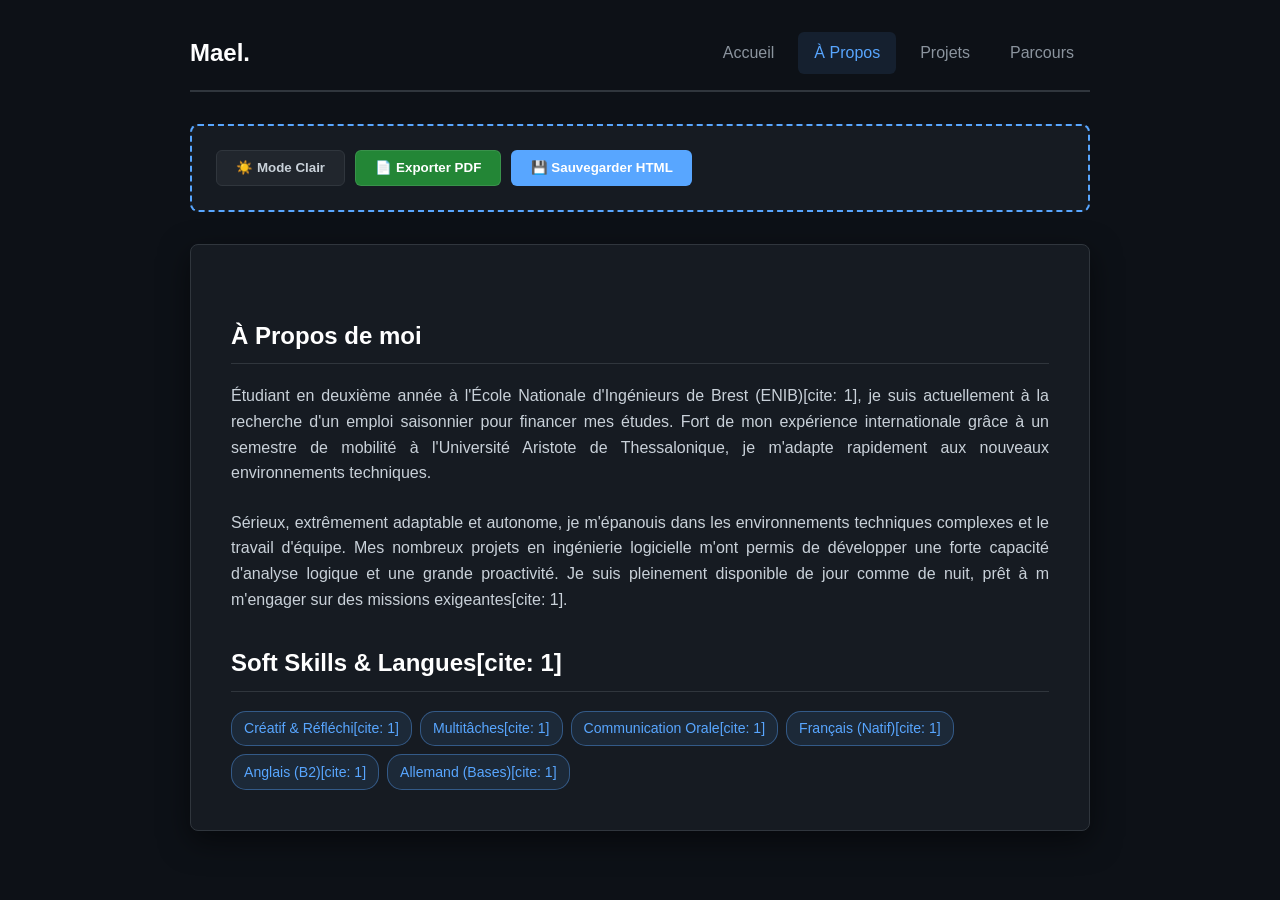
==== about.html @ c5e30541 "Add files via upload" ====
<!DOCTYPE html>
<html lang="fr" data-theme="dark">
<head>
    <meta charset="UTF-8">
    <meta name="viewport" content="width=device-width, initial-scale=1.0">
    <title>Mael - À Propos</title>
    <link rel="stylesheet" href="style.css">
</head>
<body>
    <nav class="navbar no-print">
        <a href="index.html" class="nav-brand">Mael.</a>
        <div class="nav-links">
            <a href="index.html">Accueil</a>
            <a href="about.html">À Propos</a>
            <a href="projets.html">Projets</a>
            <a href="parcours.html">Parcours</a>
        </div>
    </nav>

    <div class="settings-panel no-print" contenteditable="false">
        <!-- Même panneau que index.html -->
        <div class="controls-wrapper">
            <button id="theme-toggle-btn" class="control-btn" onclick="toggleTheme()"><span>☀️ Mode Clair</span></button>
            <button class="control-btn primary" onclick="downloadPDF()"><span>📄 Exporter PDF</span></button>
            <button class="control-btn save" onclick="saveHTML()"><span>💾 Sauvegarder HTML</span></button>
        </div>
    </div>

    <div class="container" contenteditable="true" spellcheck="false">
        <section>
            <h2>À Propos de moi</h2>
            <p style="text-align: justify; margin-bottom: 1.5rem;">
                Étudiant en deuxième année à l'École Nationale d'Ingénieurs de Brest (ENIB)[cite: 1], je suis actuellement à la recherche d'un emploi saisonnier pour financer mes études. Fort de mon expérience internationale grâce à un semestre de mobilité à l'Université Aristote de Thessalonique, je m'adapte rapidement aux nouveaux environnements techniques.
            </p>
            <p style="text-align: justify;">
                Sérieux, extrêmement adaptable et autonome, je m'épanouis dans les environnements techniques complexes et le travail d'équipe. Mes nombreux projets en ingénierie logicielle m'ont permis de développer une forte capacité d'analyse logique et une grande proactivité. Je suis pleinement disponible de jour comme de nuit, prêt à m m'engager sur des missions exigeantes[cite: 1].
            </p>
        </section>

        <section>
            <h2>Soft Skills & Langues[cite: 1]</h2>
            <div class="skills-container">
                <span class="skill-tag">Créatif & Réfléchi[cite: 1]</span>
                <span class="skill-tag">Multitâches[cite: 1]</span>
                <span class="skill-tag">Communication Orale[cite: 1]</span>
                <span class="skill-tag">Français (Natif)[cite: 1]</span>
                <span class="skill-tag">Anglais (B2)[cite: 1]</span>
                <span class="skill-tag">Allemand (Bases)[cite: 1]</span>
            </div>
        </section>
    </div>

    <script src="script.js"></script>
</body>
</html>
---- style.css ----
:root {
    --bg-color: #0d1117;
    --card-bg: #161b22;
    --text-color: #c9d1d9;
    --text-heading: #ffffff;
    --text-muted: #8b949e;
    --accent-color: #58a6ff;
    --border-color: #30363d;
    --badge-bg: #21262d;
    --tag-bg: rgba(88, 166, 255, 0.1);
    --tag-border: rgba(88, 166, 255, 0.4);
    --btn-bg: #21262d;
    --btn-hover: #30363d;
    --btn-text: #c9d1d9;
    --btn-primary-bg: #238636;
    --btn-primary-hover: #2ea043;
    --shadow: 0 10px 30px rgba(0,0,0,0.5);
    --transition: all 0.25s ease;
}

[data-theme="light"] {
    --bg-color: #f6f8fa;
    --card-bg: #ffffff;
    --text-color: #24292f;
    --text-heading: #1f2328;
    --text-muted: #57606a;
    --accent-color: #0969da;
    --border-color: #d0d7de;
    --badge-bg: #eff1f3;
    --tag-bg: rgba(9, 105, 218, 0.08);
    --tag-border: rgba(9, 105, 218, 0.3);
    --btn-bg: #f3f4f6;
    --btn-hover: #e5e7eb;
    --btn-text: #24292f;
    --btn-primary-bg: #1f883d;
    --btn-primary-hover: #1a7f37;
    --shadow: 0 8px 24px rgba(140, 149, 159, 0.2);
}

* { box-sizing: border-box; transition: background-color 0.25s ease, color 0.25s ease, border-color 0.25s ease; }

body { font-family: -apple-system, BlinkMacSystemFont, "Segoe UI", Roboto, sans-serif; background-color: var(--bg-color); color: var(--text-color); line-height: 1.6; margin: 0; padding: 2rem 1rem; }

/* Navigation */
.navbar { max-width: 900px; margin: 0 auto 2rem auto; display: flex; justify-content: space-between; align-items: center; padding-bottom: 1rem; border-bottom: 2px solid var(--border-color); }
.nav-brand { font-size: 1.5rem; font-weight: bold; color: var(--text-heading); text-decoration: none; }
.nav-links { display: flex; gap: 0.5rem; flex-wrap: wrap; }
.nav-links a { color: var(--text-muted); text-decoration: none; font-weight: 500; padding: 0.5rem 1rem; border-radius: 6px; }
.nav-links a:hover, .nav-links a.active { background-color: var(--tag-bg); color: var(--accent-color); }

/* Layout & Containers */
.container { max-width: 900px; margin: 0 auto; background-color: var(--card-bg); border: 1px solid var(--border-color); border-radius: 8px; padding: 2.5rem; box-shadow: var(--shadow); }
.container:focus-visible { outline: 2px solid var(--accent-color); }

/* Settings Panel */
.settings-panel { max-width: 900px; margin: 0 auto 2rem auto; background-color: var(--card-bg); border: 2px dashed var(--accent-color); border-radius: 8px; padding: 1.5rem; }
.settings-panel h3 { margin-top: 0; color: var(--accent-color); margin-bottom: 1rem; }
.controls-wrapper { display: flex; gap: 10px; flex-wrap: wrap; }
.control-btn { background-color: var(--btn-bg); color: var(--btn-text); border: 1px solid var(--border-color); padding: 0.6rem 1.2rem; border-radius: 6px; font-weight: 600; cursor: pointer; }
.control-btn:hover { background-color: var(--btn-hover); }
.control-btn.primary { background-color: var(--btn-primary-bg); color: #ffffff; border-color: rgba(255,255,255,0.1); }
.control-btn.primary:hover { background-color: var(--btn-primary-hover); }
.control-btn.save { background-color: var(--accent-color); color: #fff; border: none; }
.control-btn.save:hover { opacity: 0.9; }

/* Typography & Elements */
h1 { color: var(--text-heading); font-size: 2.5rem; margin-bottom: 0.5rem; }
h2 { color: var(--text-heading); border-bottom: 1px solid var(--border-color); padding-bottom: 0.5rem; margin-top: 2rem; margin-bottom: 1.2rem; }
.subtitle { font-size: 1.25rem; color: var(--accent-color); margin-bottom: 1rem; }
.contact-badge { background-color: var(--badge-bg); border: 1px solid var(--border-color); color: var(--text-muted); padding: 0.4rem 0.8rem; border-radius: 20px; font-size: 0.88rem; display: inline-block; margin-right: 0.5rem; margin-bottom: 0.5rem; }
.skills-container { display: flex; flex-wrap: wrap; gap: 0.5rem; }
.skill-tag { background-color: var(--tag-bg); color: var(--accent-color); border: 1px solid var(--tag-border); padding: 0.35rem 0.75rem; border-radius: 15px; font-size: 0.88rem; font-weight: 500; }
ul { padding-left: 1.25rem; }
li { margin-bottom: 0.4rem; }

/* Timeline / Items */
.section-item { margin-bottom: 1.5rem; }
.item-header { display: flex; justify-content: space-between; align-items: baseline; margin-bottom: 0.3rem; }
.item-title { font-weight: 600; color: var(--accent-color); font-size: 1.1rem; }
.item-date { font-size: 0.88rem; color: var(--text-muted); }
.item-subtitle { font-style: italic; color: var(--text-heading); font-size: 0.95rem; margin-bottom: 0.5rem; }

@media print {
    .settings-panel, .navbar { display: none !important; }
    body { background-color: #ffffff !important; color: #1f2328 !important; }
    .container { box-shadow: none !important; border: none !important; }
}
/* Gestion du Bilinguisme */
[data-lang="fr"] .lang-en { display: none !important; }
[data-lang="en"] .lang-fr { display: none !important; }

/* Bouton Spécial CV */
.btn-cv {
    background-color: var(--btn-primary-bg);
    color: #ffffff !important;
    border: 1px solid rgba(255, 255, 255, 0.2);
    padding: 0.4rem 0.9rem !important;
    border-radius: 6px;
    font-weight: 600;
}
.btn-cv:hover {
    background-color: var(--btn-primary-hover);
    text-decoration: none !important;
}
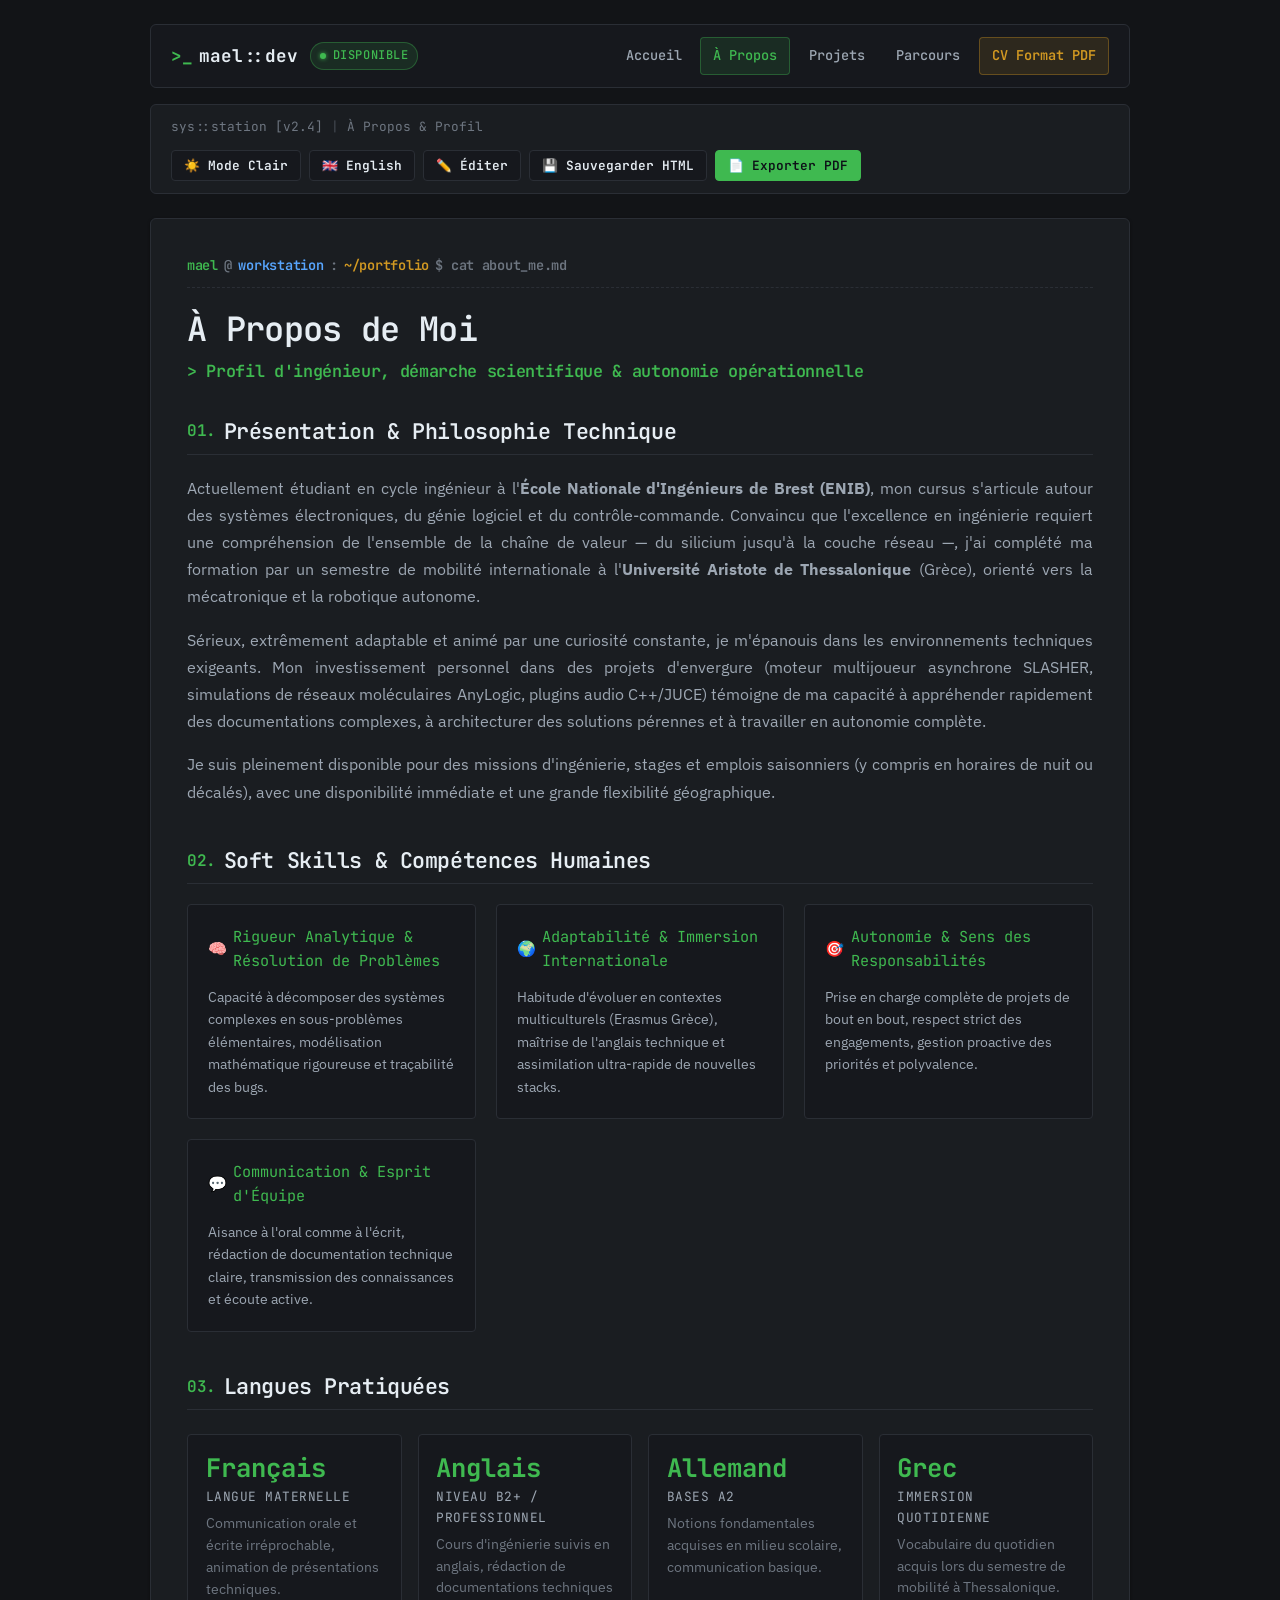
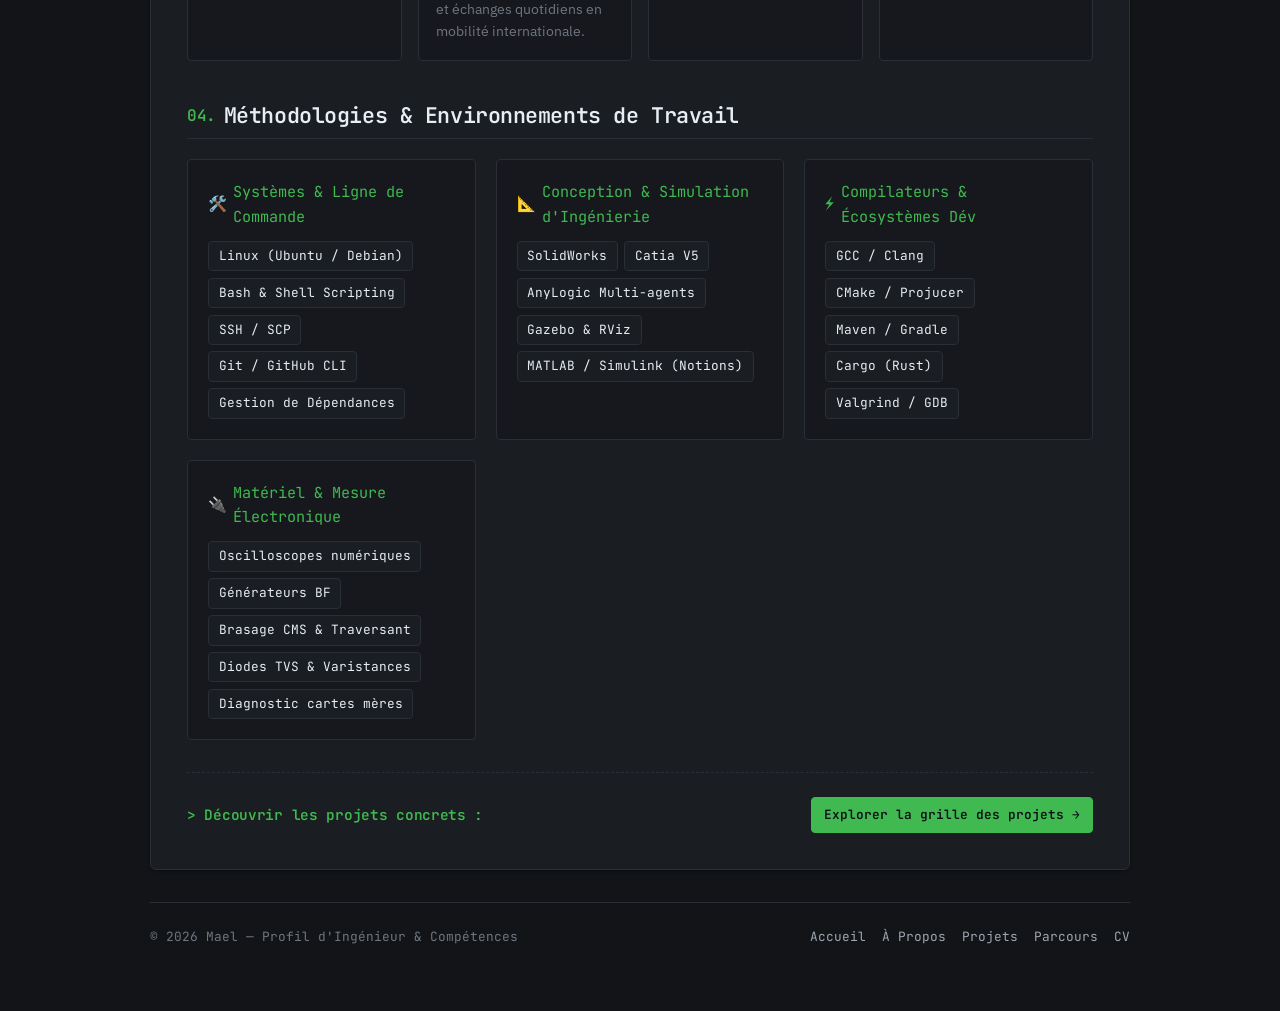
==== commit 126292f6: "Add files via upload" ====
--- a/about.html
+++ b/about.html
@@ -1,53 +1,332 @@
 <!DOCTYPE html>
-<html lang="fr" data-theme="dark">
+<html lang="fr" data-theme="dark" data-lang="fr">
 <head>
     <meta charset="UTF-8">
     <meta name="viewport" content="width=device-width, initial-scale=1.0">
-    <title>Mael - À Propos</title>
+    <title>Mael — À Propos &amp; Compétences</title>
+    <meta name="description" content="Présentation, soft skills, compétences linguistiques et méthodologies d'ingénierie de Mael.">
     <link rel="stylesheet" href="style.css">
 </head>
 <body>
-    <nav class="navbar no-print">
-        <a href="index.html" class="nav-brand">Mael.</a>
-        <div class="nav-links">
-            <a href="index.html">Accueil</a>
-            <a href="about.html">À Propos</a>
-            <a href="projets.html">Projets</a>
-            <a href="parcours.html">Parcours</a>
+
+    <div class="site-wrapper">
+        <!-- En-tête Global avec Branding & Navigation -->
+        <header class="top-header no-print">
+            <div class="brand-block">
+                <a href="index.html" class="brand-link">
+                    <span class="brand-prompt">&gt;_</span>
+                    <span>mael::dev</span>
+                </a>
+                <span class="status-pill">
+                    <span class="pulse-dot"></span>
+                    <span class="lang-fr">Disponible</span>
+                    <span class="lang-en">Available</span>
+                </span>
+            </div>
+
+            <nav class="nav-bar" aria-label="Navigation principale">
+                <a href="index.html" class="nav-link">
+                    <span class="lang-fr">Accueil</span>
+                    <span class="lang-en">Home</span>
+                </a>
+                <a href="about.html" class="nav-link active">
+                    <span class="lang-fr">À Propos</span>
+                    <span class="lang-en">About</span>
+                </a>
+                <a href="projets.html" class="nav-link">
+                    <span class="lang-fr">Projets</span>
+                    <span class="lang-en">Projects</span>
+                </a>
+                <a href="parcours.html" class="nav-link">
+                    <span class="lang-fr">Parcours</span>
+                    <span class="lang-en">Career</span>
+                </a>
+                <a href="cv.html" class="nav-link cv-link">
+                    <span class="lang-fr">CV Format PDF</span>
+                    <span class="lang-en">CV / Resume</span>
+                </a>
+            </nav>
+        </header>
+
+        <!-- Barre d'Outils Unifiée -->
+        <section class="controls-bar no-print" aria-label="Contrôles du portfolio">
+            <div class="controls-info">
+                <span>sys::station [v2.4]</span>
+                <span style="opacity: 0.5;">|</span>
+                <span class="lang-fr">À Propos &amp; Profil</span>
+                <span class="lang-en">About &amp; Profile</span>
+            </div>
+
+            <div class="controls-buttons">
+                <button id="theme-toggle-btn" class="btn-ctrl" onclick="toggleTheme()" title="Basculer le thème">
+                    <span>☀️ <span class="lang-fr">Mode Clair</span><span class="lang-en">Light Mode</span></span>
+                </button>
+                <button id="lang-toggle-btn" class="btn-ctrl" onclick="toggleLang()" title="Changer la langue">
+                    <span>🇬🇧 English</span>
+                </button>
+                <button id="edit-toggle-btn" class="btn-ctrl edit-btn" onclick="toggleEditMode()" title="Modifier les textes directement">
+                    <span>✏️ <span class="lang-fr">Éditer</span><span class="lang-en">Edit</span></span>
+                </button>
+                <button class="btn-ctrl" onclick="saveHTML()" title="Télécharger la page HTML avec vos modifications">
+                    <span>💾 <span class="lang-fr">Sauvegarder HTML</span><span class="lang-en">Save HTML</span></span>
+                </button>
+                <button class="btn-ctrl primary" onclick="downloadPDF()" title="Imprimer ou exporter en PDF">
+                    <span>📄 <span class="lang-fr">Exporter PDF</span><span class="lang-en">Export PDF</span></span>
+                </button>
+            </div>
+        </section>
+
+        <!-- Bannière Mode Édition -->
+        <div class="edit-mode-banner no-print">
+            <span>✏️ <strong>Mode Édition Actif :</strong> Cliquez sur n'importe quel texte pour le modifier directement. Cliquez ensuite sur "Sauvegarder HTML" pour exporter vos changements.</span>
+            <button class="btn-ctrl" onclick="toggleEditMode()" style="padding: 0.2rem 0.5rem; font-size: 0.75rem;">Fermer</button>
         </div>
-    </nav>
-
-    <div class="settings-panel no-print" contenteditable="false">
-        <!-- Même panneau que index.html -->
-        <div class="controls-wrapper">
-            <button id="theme-toggle-btn" class="control-btn" onclick="toggleTheme()"><span>☀️ Mode Clair</span></button>
-            <button class="control-btn primary" onclick="downloadPDF()"><span>📄 Exporter PDF</span></button>
-            <button class="control-btn save" onclick="saveHTML()"><span>💾 Sauvegarder HTML</span></button>
-        </div>
-    </div>
-
-    <div class="container" contenteditable="true" spellcheck="false">
-        <section>
-            <h2>À Propos de moi</h2>
-            <p style="text-align: justify; margin-bottom: 1.5rem;">
-                Étudiant en deuxième année à l'École Nationale d'Ingénieurs de Brest (ENIB)[cite: 1], je suis actuellement à la recherche d'un emploi saisonnier pour financer mes études. Fort de mon expérience internationale grâce à un semestre de mobilité à l'Université Aristote de Thessalonique, je m'adapte rapidement aux nouveaux environnements techniques.
-            </p>
-            <p style="text-align: justify;">
-                Sérieux, extrêmement adaptable et autonome, je m'épanouis dans les environnements techniques complexes et le travail d'équipe. Mes nombreux projets en ingénierie logicielle m'ont permis de développer une forte capacité d'analyse logique et une grande proactivité. Je suis pleinement disponible de jour comme de nuit, prêt à m m'engager sur des missions exigeantes[cite: 1].
-            </p>
-        </section>
-
-        <section>
-            <h2>Soft Skills & Langues[cite: 1]</h2>
-            <div class="skills-container">
-                <span class="skill-tag">Créatif & Réfléchi[cite: 1]</span>
-                <span class="skill-tag">Multitâches[cite: 1]</span>
-                <span class="skill-tag">Communication Orale[cite: 1]</span>
-                <span class="skill-tag">Français (Natif)[cite: 1]</span>
-                <span class="skill-tag">Anglais (B2)[cite: 1]</span>
-                <span class="skill-tag">Allemand (Bases)[cite: 1]</span>
-            </div>
-        </section>
+
+        <!-- Contenu Principal -->
+        <main class="content-card">
+            <div class="terminal-prompt font-mono">
+                <span class="user">mael</span>@<span class="host">workstation</span>:<span class="path">~/portfolio</span>$ cat about_me.md
+            </div>
+
+            <!-- Présentation Personnelle & Vision -->
+            <div class="editable-area">
+                <header style="margin-bottom: 2rem;">
+                    <h1>
+                        <span class="lang-fr">À Propos de Moi</span>
+                        <span class="lang-en">About Me</span>
+                    </h1>
+                    <p class="font-mono" style="color: var(--accent-terminal); font-size: 1.05rem;">
+                        <span class="lang-fr">&gt; Profil d'ingénieur, démarche scientifique &amp; autonomie opérationnelle</span>
+                        <span class="lang-en">&gt; Engineering profile, scientific mindset &amp; operational autonomy</span>
+                    </p>
+                </header>
+
+                <section style="margin-bottom: 2.5rem;">
+                    <h2>
+                        <span class="section-prefix">01.</span>
+                        <span class="lang-fr">Présentation &amp; Philosophie Technique</span>
+                        <span class="lang-en">Background &amp; Technical Philosophy</span>
+                    </h2>
+
+                    <p style="text-align: justify; font-size: 1rem; line-height: 1.7;">
+                        <span class="lang-fr">
+                            Actuellement étudiant en cycle ingénieur à l'<strong>École Nationale d'Ingénieurs de Brest (ENIB)</strong>, mon cursus s'articule autour des systèmes électroniques, du génie logiciel et du contrôle-commande. Convaincu que l'excellence en ingénierie requiert une compréhension de l'ensemble de la chaîne de valeur — du silicium jusqu'à la couche réseau —, j'ai complété ma formation par un semestre de mobilité internationale à l'<strong>Université Aristote de Thessalonique</strong> (Grèce), orienté vers la mécatronique et la robotique autonome.
+                        </span>
+                        <span class="lang-en">
+                            Currently enrolled in the graduate engineering program at the <strong>École Nationale d'Ingénieurs de Brest (ENIB)</strong>, my curriculum centers on electronic systems, software engineering, and control theory. Convinced that true engineering proficiency demands a comprehensive grasp of the full stack — from silicon gates up to distributed networks —, I enhanced my education with an international semester at the <strong>Aristotle University of Thessaloniki</strong> (Greece), focusing on mechatronics and autonomous robotics.
+                        </span>
+                    </p>
+
+                    <p style="text-align: justify; font-size: 1rem; line-height: 1.7;">
+                        <span class="lang-fr">
+                            Sérieux, extrêmement adaptable et animé par une curiosité constante, je m'épanouis dans les environnements techniques exigeants. Mon investissement personnel dans des projets d'envergure (moteur multijoueur asynchrone SLASHER, simulations de réseaux moléculaires AnyLogic, plugins audio C++/JUCE) témoigne de ma capacité à appréhender rapidement des documentations complexes, à architecturer des solutions pérennes et à travailler en autonomie complète.
+                        </span>
+                        <span class="lang-en">
+                            Committed, highly adaptable, and driven by continuous curiosity, I thrive in demanding technical contexts. My personal investments into production-scale projects (the SLASHER asynchronous multiplayer engine, AnyLogic nanonetwork simulations, and C++/JUCE audio plugins) demonstrate my aptitude for mastering dense specifications, designing robust architectures, and executing with total autonomy.
+                        </span>
+                    </p>
+
+                    <p style="text-align: justify; font-size: 1rem; line-height: 1.7;">
+                        <span class="lang-fr">
+                            Je suis pleinement disponible pour des missions d'ingénierie, stages et emplois saisonniers (y compris en horaires de nuit ou décalés), avec une disponibilité immédiate et une grande flexibilité géographique.
+                        </span>
+                        <span class="lang-en">
+                            I am fully available for engineering assignments, internships, and seasonal technical missions (including night or flexible shifts), with immediate availability and high mobility across France and internationally.
+                        </span>
+                    </p>
+                </section>
+
+                <!-- Soft Skills & Qualités d'Ingénieur -->
+                <section style="margin-bottom: 2.5rem;">
+                    <h2>
+                        <span class="section-prefix">02.</span>
+                        <span class="lang-fr">Soft Skills &amp; Compétences Humaines</span>
+                        <span class="lang-en">Soft Skills &amp; Professional Traits</span>
+                    </h2>
+
+                    <div class="skills-columns">
+                        <div class="skill-category-card">
+                            <div class="skill-category-title">
+                                <span>🧠</span>
+                                <span class="lang-fr">Rigueur Analytique &amp; Résolution de Problèmes</span>
+                                <span class="lang-en">Analytical Rigor &amp; Problem Solving</span>
+                            </div>
+                            <p style="font-size: 0.88rem; color: var(--text-secondary);">
+                                <span class="lang-fr">Capacité à décomposer des systèmes complexes en sous-problèmes élémentaires, modélisation mathématique rigoureuse et traçabilité des bugs.</span>
+                                <span class="lang-en">Ability to decompose complex systems into solvable modules, rigorous mathematical modeling, and systematic root-cause debugging.</span>
+                            </p>
+                        </div>
+
+                        <div class="skill-category-card">
+                            <div class="skill-category-title">
+                                <span>🌍</span>
+                                <span class="lang-fr">Adaptabilité &amp; Immersion Internationale</span>
+                                <span class="lang-en">Adaptability &amp; International Mindset</span>
+                            </div>
+                            <p style="font-size: 0.88rem; color: var(--text-secondary);">
+                                <span class="lang-fr">Habitude d'évoluer en contextes multiculturels (Erasmus Grèce), maîtrise de l'anglais technique et assimilation ultra-rapide de nouvelles stacks.</span>
+                                <span class="lang-en">Comfortable in multicultural teams (Erasmus Greece), fluent technical English, and swift onboarding onto unfamiliar technological stacks.</span>
+                            </p>
+                        </div>
+
+                        <div class="skill-category-card">
+                            <div class="skill-category-title">
+                                <span>🎯</span>
+                                <span class="lang-fr">Autonomie &amp; Sens des Responsabilités</span>
+                                <span class="lang-en">Autonomy &amp; Ownership</span>
+                            </div>
+                            <p style="font-size: 0.88rem; color: var(--text-secondary);">
+                                <span class="lang-fr">Prise en charge complète de projets de bout en bout, respect strict des engagements, gestion proactive des priorités et polyvalence.</span>
+                                <span class="lang-en">End-to-end project ownership, strict deadline compliance, proactive issue escalation, and versatile multitasking.</span>
+                            </p>
+                        </div>
+
+                        <div class="skill-category-card">
+                            <div class="skill-category-title">
+                                <span>💬</span>
+                                <span class="lang-fr">Communication &amp; Esprit d'Équipe</span>
+                                <span class="lang-en">Communication &amp; Team Collaboration</span>
+                            </div>
+                            <p style="font-size: 0.88rem; color: var(--text-secondary);">
+                                <span class="lang-fr">Aisance à l'oral comme à l'écrit, rédaction de documentation technique claire, transmission des connaissances et écoute active.</span>
+                                <span class="lang-en">Clear written and oral technical communication, structured documentation writing, constructive knowledge sharing, and active listening.</span>
+                            </p>
+                        </div>
+                    </div>
+                </section>
+
+                <!-- Compétences Linguistiques -->
+                <section style="margin-bottom: 2.5rem;">
+                    <h2>
+                        <span class="section-prefix">03.</span>
+                        <span class="lang-fr">Langues Pratiquées</span>
+                        <span class="lang-en">Languages</span>
+                    </h2>
+
+                    <div class="metrics-grid">
+                        <div class="metric-card">
+                            <div class="metric-number">Français</div>
+                            <div class="metric-label">Langue Maternelle</div>
+                            <div class="metric-desc">Communication orale et écrite irréprochable, animation de présentations techniques.</div>
+                        </div>
+
+                        <div class="metric-card">
+                            <div class="metric-number">Anglais</div>
+                            <div class="metric-label">Niveau B2+ / Professionnel</div>
+                            <div class="metric-desc">Cours d'ingénierie suivis en anglais, rédaction de documentations techniques et échanges quotidiens en mobilité internationale.</div>
+                        </div>
+
+                        <div class="metric-card">
+                            <div class="metric-number">Allemand</div>
+                            <div class="metric-label">Bases A2</div>
+                            <div class="metric-desc">Notions fondamentales acquises en milieu scolaire, communication basique.</div>
+                        </div>
+
+                        <div class="metric-card">
+                            <div class="metric-number">Grec</div>
+                            <div class="metric-label">Immersion Quotidienne</div>
+                            <div class="metric-desc">Vocabulaire du quotidien acquis lors du semestre de mobilité à Thessalonique.</div>
+                        </div>
+                    </div>
+                </section>
+
+                <!-- Outillage & Environnements -->
+                <section style="margin-bottom: 2rem;">
+                    <h2>
+                        <span class="section-prefix">04.</span>
+                        <span class="lang-fr">Méthodologies &amp; Environnements de Travail</span>
+                        <span class="lang-en">Methodologies &amp; Tooling</span>
+                    </h2>
+
+                    <div class="skills-columns">
+                        <div class="skill-category-card">
+                            <div class="skill-category-title">
+                                <span>🛠️</span>
+                                <span>Systèmes &amp; Ligne de Commande</span>
+                            </div>
+                            <div class="skill-pills">
+                                <span class="skill-pill">Linux (Ubuntu / Debian)</span>
+                                <span class="skill-pill">Bash &amp; Shell Scripting</span>
+                                <span class="skill-pill">SSH / SCP</span>
+                                <span class="skill-pill">Git / GitHub CLI</span>
+                                <span class="skill-pill">Gestion de Dépendances</span>
+                            </div>
+                        </div>
+
+                        <div class="skill-category-card">
+                            <div class="skill-category-title">
+                                <span>📐</span>
+                                <span>Conception &amp; Simulation d'Ingénierie</span>
+                            </div>
+                            <div class="skill-pills">
+                                <span class="skill-pill">SolidWorks</span>
+                                <span class="skill-pill">Catia V5</span>
+                                <span class="skill-pill">AnyLogic Multi-agents</span>
+                                <span class="skill-pill">Gazebo &amp; RViz</span>
+                                <span class="skill-pill">MATLAB / Simulink (Notions)</span>
+                            </div>
+                        </div>
+
+                        <div class="skill-category-card">
+                            <div class="skill-category-title">
+                                <span>⚡</span>
+                                <span>Compilateurs &amp; Écosystèmes Dév</span>
+                            </div>
+                            <div class="skill-pills">
+                                <span class="skill-pill">GCC / Clang</span>
+                                <span class="skill-pill">CMake / Projucer</span>
+                                <span class="skill-pill">Maven / Gradle</span>
+                                <span class="skill-pill">Cargo (Rust)</span>
+                                <span class="skill-pill">Valgrind / GDB</span>
+                            </div>
+                        </div>
+
+                        <div class="skill-category-card">
+                            <div class="skill-category-title">
+                                <span>🔌</span>
+                                <span>Matériel &amp; Mesure Électronique</span>
+                            </div>
+                            <div class="skill-pills">
+                                <span class="skill-pill">Oscilloscopes numériques</span>
+                                <span class="skill-pill">Générateurs BF</span>
+                                <span class="skill-pill">Brasage CMS &amp; Traversant</span>
+                                <span class="skill-pill">Diodes TVS &amp; Varistances</span>
+                                <span class="skill-pill">Diagnostic cartes mères</span>
+                            </div>
+                        </div>
+                    </div>
+                </section>
+            </div>
+
+            <!-- Lien de continuité -->
+            <section style="margin-top: 2rem; border-top: 1px dashed var(--border-crisp); padding-top: 1.5rem;">
+                <div style="display: flex; justify-content: space-between; align-items: center; flex-wrap: wrap; gap: 1rem;">
+                    <div>
+                        <span class="font-mono" style="color: var(--accent-terminal); font-size: 0.9rem;">&gt; Découvrir les projets concrets :</span>
+                    </div>
+                    <div>
+                        <a href="projets.html" class="btn-ctrl primary">
+                            <span class="lang-fr">Explorer la grille des projets →</span>
+                            <span class="lang-en">Explore project showcase →</span>
+                        </a>
+                    </div>
+                </div>
+            </section>
+        </main>
+
+        <!-- Pied de Page -->
+        <footer class="site-footer">
+            <div>
+                <span>© 2026 Mael — Profil d'Ingénieur &amp; Compétences</span>
+            </div>
+            <div class="footer-links">
+                <a href="index.html">Accueil</a>
+                <a href="about.html">À Propos</a>
+                <a href="projets.html">Projets</a>
+                <a href="parcours.html">Parcours</a>
+                <a href="cv.html">CV</a>
+            </div>
+        </footer>
     </div>
 
     <script src="script.js"></script>
--- a/style.css
+++ b/style.css
@@ -1,104 +1,870 @@
+/* ==========================================================================
+   PORTFOLIO PERSONNEL — DIRECTION ARTISTIQUE INDUSTRIELLE & DEVELOPER-FIRST
+   Anti-Style IA : Pas de néon/dégradé fluo, typographie technique, bordures nettes 1px
+   ========================================================================== */
+
+@import url('https://fonts.googleapis.com/css2?family=IBM+Plex+Sans:ital,wght@0,300;0,400;0,500;0,600;0,700;1,400&family=JetBrains+Mono:wght@400;500;600;700&display=swap');
+
+/* --- Tokens & Variables Globales --- */
 :root {
-    --bg-color: #0d1117;
-    --card-bg: #161b22;
-    --text-color: #c9d1d9;
-    --text-heading: #ffffff;
-    --text-muted: #8b949e;
-    --accent-color: #58a6ff;
-    --border-color: #30363d;
-    --badge-bg: #21262d;
-    --tag-bg: rgba(88, 166, 255, 0.1);
-    --tag-border: rgba(88, 166, 255, 0.4);
-    --btn-bg: #21262d;
-    --btn-hover: #30363d;
-    --btn-text: #c9d1d9;
-    --btn-primary-bg: #238636;
-    --btn-primary-hover: #2ea043;
-    --shadow: 0 10px 30px rgba(0,0,0,0.5);
-    --transition: all 0.25s ease;
-}
-
+    /* Typographie */
+    --font-mono: 'JetBrains Mono', 'Fira Code', ui-monospace, SFMono-Regular, Menlo, Monaco, Consolas, monospace;
+    --font-sans: 'IBM Plex Sans', -apple-system, BlinkMacSystemFont, 'Segoe UI', Helvetica, Arial, sans-serif;
+
+    /* Thème Sombre Industriel Mat (Défaut) */
+    --bg-base: #121417;
+    --bg-surface: #1a1d21;
+    --bg-subtle: #16181d;
+    --bg-hover: #22262c;
+    --bg-active: #282d35;
+
+    --border-subtle: #20242a;
+    --border-crisp: #2a2e35;
+    --border-active: #3b424c;
+    --border-focus: #3fb950;
+
+    --text-primary: #e6edf3;
+    --text-secondary: #9da7b3;
+    --text-muted: #6e7681;
+
+    /* Accents Techniques */
+    --accent-terminal: #3fb950;
+    --accent-terminal-bg: rgba(63, 185, 80, 0.12);
+    --accent-terminal-border: rgba(63, 185, 80, 0.35);
+
+    --accent-amber: #d29922;
+    --accent-amber-bg: rgba(210, 153, 34, 0.12);
+    --accent-amber-border: rgba(210, 153, 34, 0.35);
+
+    --accent-blue: #58a6ff;
+    --accent-blue-bg: rgba(88, 166, 255, 0.10);
+    --accent-blue-border: rgba(88, 166, 255, 0.30);
+
+    --danger-red: #f85149;
+
+    --radius-sm: 4px;
+    --radius-md: 6px;
+    --radius-lg: 8px;
+
+    --shadow-none: none;
+    --shadow-crisp: 0 1px 3px rgba(0, 0, 0, 0.4);
+
+    --transition-fast: 0.15s ease;
+    --max-width: 980px;
+}
+
+/* Thème Papier Document Clair */
 [data-theme="light"] {
-    --bg-color: #f6f8fa;
-    --card-bg: #ffffff;
-    --text-color: #24292f;
-    --text-heading: #1f2328;
-    --text-muted: #57606a;
-    --accent-color: #0969da;
-    --border-color: #d0d7de;
-    --badge-bg: #eff1f3;
-    --tag-bg: rgba(9, 105, 218, 0.08);
-    --tag-border: rgba(9, 105, 218, 0.3);
-    --btn-bg: #f3f4f6;
-    --btn-hover: #e5e7eb;
-    --btn-text: #24292f;
-    --btn-primary-bg: #1f883d;
-    --btn-primary-hover: #1a7f37;
-    --shadow: 0 8px 24px rgba(140, 149, 159, 0.2);
-}
-
-* { box-sizing: border-box; transition: background-color 0.25s ease, color 0.25s ease, border-color 0.25s ease; }
-
-body { font-family: -apple-system, BlinkMacSystemFont, "Segoe UI", Roboto, sans-serif; background-color: var(--bg-color); color: var(--text-color); line-height: 1.6; margin: 0; padding: 2rem 1rem; }
-
-/* Navigation */
-.navbar { max-width: 900px; margin: 0 auto 2rem auto; display: flex; justify-content: space-between; align-items: center; padding-bottom: 1rem; border-bottom: 2px solid var(--border-color); }
-.nav-brand { font-size: 1.5rem; font-weight: bold; color: var(--text-heading); text-decoration: none; }
-.nav-links { display: flex; gap: 0.5rem; flex-wrap: wrap; }
-.nav-links a { color: var(--text-muted); text-decoration: none; font-weight: 500; padding: 0.5rem 1rem; border-radius: 6px; }
-.nav-links a:hover, .nav-links a.active { background-color: var(--tag-bg); color: var(--accent-color); }
-
-/* Layout & Containers */
-.container { max-width: 900px; margin: 0 auto; background-color: var(--card-bg); border: 1px solid var(--border-color); border-radius: 8px; padding: 2.5rem; box-shadow: var(--shadow); }
-.container:focus-visible { outline: 2px solid var(--accent-color); }
-
-/* Settings Panel */
-.settings-panel { max-width: 900px; margin: 0 auto 2rem auto; background-color: var(--card-bg); border: 2px dashed var(--accent-color); border-radius: 8px; padding: 1.5rem; }
-.settings-panel h3 { margin-top: 0; color: var(--accent-color); margin-bottom: 1rem; }
-.controls-wrapper { display: flex; gap: 10px; flex-wrap: wrap; }
-.control-btn { background-color: var(--btn-bg); color: var(--btn-text); border: 1px solid var(--border-color); padding: 0.6rem 1.2rem; border-radius: 6px; font-weight: 600; cursor: pointer; }
-.control-btn:hover { background-color: var(--btn-hover); }
-.control-btn.primary { background-color: var(--btn-primary-bg); color: #ffffff; border-color: rgba(255,255,255,0.1); }
-.control-btn.primary:hover { background-color: var(--btn-primary-hover); }
-.control-btn.save { background-color: var(--accent-color); color: #fff; border: none; }
-.control-btn.save:hover { opacity: 0.9; }
-
-/* Typography & Elements */
-h1 { color: var(--text-heading); font-size: 2.5rem; margin-bottom: 0.5rem; }
-h2 { color: var(--text-heading); border-bottom: 1px solid var(--border-color); padding-bottom: 0.5rem; margin-top: 2rem; margin-bottom: 1.2rem; }
-.subtitle { font-size: 1.25rem; color: var(--accent-color); margin-bottom: 1rem; }
-.contact-badge { background-color: var(--badge-bg); border: 1px solid var(--border-color); color: var(--text-muted); padding: 0.4rem 0.8rem; border-radius: 20px; font-size: 0.88rem; display: inline-block; margin-right: 0.5rem; margin-bottom: 0.5rem; }
-.skills-container { display: flex; flex-wrap: wrap; gap: 0.5rem; }
-.skill-tag { background-color: var(--tag-bg); color: var(--accent-color); border: 1px solid var(--tag-border); padding: 0.35rem 0.75rem; border-radius: 15px; font-size: 0.88rem; font-weight: 500; }
-ul { padding-left: 1.25rem; }
-li { margin-bottom: 0.4rem; }
-
-/* Timeline / Items */
-.section-item { margin-bottom: 1.5rem; }
-.item-header { display: flex; justify-content: space-between; align-items: baseline; margin-bottom: 0.3rem; }
-.item-title { font-weight: 600; color: var(--accent-color); font-size: 1.1rem; }
-.item-date { font-size: 0.88rem; color: var(--text-muted); }
-.item-subtitle { font-style: italic; color: var(--text-heading); font-size: 0.95rem; margin-bottom: 0.5rem; }
-
-@media print {
-    .settings-panel, .navbar { display: none !important; }
-    body { background-color: #ffffff !important; color: #1f2328 !important; }
-    .container { box-shadow: none !important; border: none !important; }
-}
-/* Gestion du Bilinguisme */
+    --bg-base: #f8f9fa;
+    --bg-surface: #ffffff;
+    --bg-subtle: #f1f3f5;
+    --bg-hover: #e9ecef;
+    --bg-active: #dee2e6;
+
+    --border-subtle: #eaecef;
+    --border-crisp: #e1e4e8;
+    --border-active: #c2c8cf;
+    --border-focus: #0969da;
+
+    --text-primary: #1f2328;
+    --text-secondary: #57606a;
+    --text-muted: #8c959f;
+
+    --accent-terminal: #1a7f37;
+    --accent-terminal-bg: rgba(26, 127, 55, 0.08);
+    --accent-terminal-border: rgba(26, 127, 55, 0.25);
+
+    --accent-amber: #9a6700;
+    --accent-amber-bg: rgba(154, 103, 0, 0.08);
+    --accent-amber-border: rgba(154, 103, 0, 0.25);
+
+    --accent-blue: #0969da;
+    --accent-blue-bg: rgba(9, 105, 218, 0.08);
+    --accent-blue-border: rgba(9, 105, 218, 0.25);
+
+    --danger-red: #cf222e;
+    --shadow-crisp: 0 1px 3px rgba(0, 0, 0, 0.08);
+}
+
+/* --- Reset & Base --- */
+*, *::before, *::after {
+    box-sizing: border-box;
+    margin: 0;
+    padding: 0;
+}
+
+html {
+    font-size: 16px;
+    scroll-behavior: smooth;
+    -webkit-text-size-adjust: 100%;
+}
+
+body {
+    font-family: var(--font-sans);
+    background-color: var(--bg-base);
+    color: var(--text-primary);
+    line-height: 1.6;
+    padding: 1.5rem 1rem 4rem 1rem;
+    min-height: 100vh;
+    transition: background-color var(--transition-fast), color var(--transition-fast);
+}
+
+/* --- Bilinguisme (FR / EN) --- */
 [data-lang="fr"] .lang-en { display: none !important; }
 [data-lang="en"] .lang-fr { display: none !important; }
 
-/* Bouton Spécial CV */
-.btn-cv {
-    background-color: var(--btn-primary-bg);
-    color: #ffffff !important;
-    border: 1px solid rgba(255, 255, 255, 0.2);
-    padding: 0.4rem 0.9rem !important;
-    border-radius: 6px;
+/* --- Typographie Globale --- */
+h1, h2, h3, h4, .font-mono {
+    font-family: var(--font-mono);
+    letter-spacing: -0.02em;
     font-weight: 600;
 }
-.btn-cv:hover {
-    background-color: var(--btn-primary-hover);
-    text-decoration: none !important;
-}
+
+h1 {
+    font-size: 2.1rem;
+    line-height: 1.25;
+    color: var(--text-primary);
+    margin-bottom: 0.5rem;
+}
+
+h2 {
+    font-size: 1.35rem;
+    line-height: 1.35;
+    color: var(--text-primary);
+    border-bottom: 1px solid var(--border-crisp);
+    padding-bottom: 0.5rem;
+    margin-top: 2rem;
+    margin-bottom: 1.25rem;
+    display: flex;
+    align-items: center;
+    gap: 0.5rem;
+}
+
+h2 .section-prefix {
+    color: var(--accent-terminal);
+    font-size: 1rem;
+}
+
+h3 {
+    font-size: 1.1rem;
+    color: var(--text-primary);
+    margin-bottom: 0.35rem;
+}
+
+p {
+    margin-bottom: 1rem;
+    color: var(--text-secondary);
+}
+
+p:last-child {
+    margin-bottom: 0;
+}
+
+a {
+    color: var(--accent-blue);
+    text-decoration: none;
+    transition: color var(--transition-fast);
+}
+
+a:hover {
+    text-decoration: underline;
+}
+
+code, pre {
+    font-family: var(--font-mono);
+    font-size: 0.9em;
+}
+
+/* --- Layout Conteneur --- */
+.site-wrapper {
+    max-width: var(--max-width);
+    margin: 0 auto;
+}
+
+.content-card {
+    background-color: var(--bg-surface);
+    border: 1px solid var(--border-crisp);
+    border-radius: var(--radius-md);
+    padding: 2.25rem;
+    box-shadow: var(--shadow-crisp);
+    margin-bottom: 2rem;
+}
+
+/* --- En-tête Terminal & Navigation --- */
+.top-header {
+    border: 1px solid var(--border-crisp);
+    background-color: var(--bg-subtle);
+    border-radius: var(--radius-md);
+    padding: 0.75rem 1.25rem;
+    margin-bottom: 1rem;
+    display: flex;
+    justify-content: space-between;
+    align-items: center;
+    flex-wrap: wrap;
+    gap: 1rem;
+}
+
+.brand-block {
+    display: flex;
+    align-items: center;
+    gap: 0.75rem;
+}
+
+.brand-link {
+    font-family: var(--font-mono);
+    font-size: 1.1rem;
+    font-weight: 700;
+    color: var(--text-primary);
+    display: flex;
+    align-items: center;
+    gap: 0.4rem;
+}
+
+.brand-link:hover {
+    text-decoration: none;
+    color: var(--accent-terminal);
+}
+
+.brand-prompt {
+    color: var(--accent-terminal);
+}
+
+.status-pill {
+    font-family: var(--font-mono);
+    font-size: 0.75rem;
+    font-weight: 500;
+    display: inline-flex;
+    align-items: center;
+    gap: 0.4rem;
+    background-color: var(--accent-terminal-bg);
+    color: var(--accent-terminal);
+    border: 1px solid var(--accent-terminal-border);
+    padding: 0.2rem 0.55rem;
+    border-radius: 999px;
+    text-transform: uppercase;
+    letter-spacing: 0.05em;
+}
+
+.pulse-dot {
+    width: 6px;
+    height: 6px;
+    border-radius: 50%;
+    background-color: var(--accent-terminal);
+    display: inline-block;
+    box-shadow: 0 0 4px var(--accent-terminal);
+}
+
+/* Barre de Navigation */
+.nav-bar {
+    display: flex;
+    gap: 0.35rem;
+    flex-wrap: wrap;
+}
+
+.nav-link {
+    font-family: var(--font-mono);
+    font-size: 0.85rem;
+    font-weight: 500;
+    color: var(--text-secondary);
+    padding: 0.45rem 0.75rem;
+    border-radius: var(--radius-sm);
+    border: 1px solid transparent;
+    transition: all var(--transition-fast);
+}
+
+.nav-link:hover {
+    color: var(--text-primary);
+    background-color: var(--bg-hover);
+    border-color: var(--border-crisp);
+    text-decoration: none;
+}
+
+.nav-link.active {
+    color: var(--accent-terminal);
+    background-color: var(--accent-terminal-bg);
+    border-color: var(--accent-terminal-border);
+}
+
+.nav-link.cv-link {
+    border-color: var(--accent-amber-border);
+    background-color: var(--accent-amber-bg);
+    color: var(--accent-amber);
+    font-weight: 600;
+}
+
+.nav-link.cv-link:hover {
+    background-color: var(--accent-amber);
+    color: #121417;
+}
+
+/* --- Barre d'outils / Contrôles (Éditeur, Thème, Langue, Export) --- */
+.controls-bar {
+    background-color: var(--bg-surface);
+    border: 1px solid var(--border-crisp);
+    border-radius: var(--radius-md);
+    padding: 0.75rem 1.25rem;
+    margin-bottom: 1.5rem;
+    display: flex;
+    justify-content: space-between;
+    align-items: center;
+    flex-wrap: wrap;
+    gap: 0.75rem;
+}
+
+.controls-info {
+    font-family: var(--font-mono);
+    font-size: 0.8rem;
+    color: var(--text-muted);
+    display: flex;
+    align-items: center;
+    gap: 0.5rem;
+}
+
+.controls-buttons {
+    display: flex;
+    gap: 0.5rem;
+    flex-wrap: wrap;
+}
+
+.btn-ctrl {
+    font-family: var(--font-mono);
+    font-size: 0.8rem;
+    font-weight: 600;
+    padding: 0.4rem 0.75rem;
+    border-radius: var(--radius-sm);
+    border: 1px solid var(--border-crisp);
+    background-color: var(--bg-subtle);
+    color: var(--text-primary);
+    cursor: pointer;
+    display: inline-flex;
+    align-items: center;
+    gap: 0.4rem;
+    transition: all var(--transition-fast);
+    user-select: none;
+}
+
+.btn-ctrl:hover {
+    background-color: var(--bg-hover);
+    border-color: var(--border-active);
+}
+
+.btn-ctrl.primary {
+    background-color: var(--accent-terminal);
+    color: #0d1117;
+    border-color: var(--accent-terminal);
+}
+
+.btn-ctrl.primary:hover {
+    filter: brightness(1.1);
+}
+
+.btn-ctrl.edit-btn.active {
+    background-color: var(--accent-amber-bg);
+    color: var(--accent-amber);
+    border-color: var(--accent-amber);
+}
+
+/* Indicateur du Mode Édition */
+.edit-mode-banner {
+    display: none;
+    font-family: var(--font-mono);
+    font-size: 0.8rem;
+    padding: 0.5rem 1rem;
+    margin-bottom: 1rem;
+    background-color: var(--accent-amber-bg);
+    color: var(--accent-amber);
+    border: 1px dashed var(--accent-amber);
+    border-radius: var(--radius-sm);
+    align-items: center;
+    justify-content: space-between;
+}
+
+body.editing-active .edit-mode-banner {
+    display: flex;
+}
+
+body.editing-active .editable-area[contenteditable="true"] {
+    outline: 1px dashed var(--accent-amber);
+    outline-offset: 4px;
+    background-color: rgba(210, 153, 34, 0.03);
+    border-radius: var(--radius-sm);
+    cursor: text;
+}
+
+/* --- Prompt Terminal / Breadcrumb --- */
+.terminal-prompt {
+    font-family: var(--font-mono);
+    font-size: 0.85rem;
+    color: var(--text-muted);
+    margin-bottom: 1.25rem;
+    display: flex;
+    align-items: center;
+    gap: 0.4rem;
+    border-bottom: 1px dashed var(--border-crisp);
+    padding-bottom: 0.6rem;
+}
+
+.terminal-prompt .user {
+    color: var(--accent-terminal);
+}
+
+.terminal-prompt .host {
+    color: var(--accent-blue);
+}
+
+.terminal-prompt .path {
+    color: var(--accent-amber);
+}
+
+/* --- Grille de Métriques Clés (Index) --- */
+.metrics-grid {
+    display: grid;
+    grid-template-columns: repeat(auto-fit, minmax(200px, 1fr));
+    gap: 1rem;
+    margin: 1.5rem 0;
+}
+
+.metric-card {
+    background-color: var(--bg-subtle);
+    border: 1px solid var(--border-crisp);
+    border-radius: var(--radius-sm);
+    padding: 1.1rem;
+    transition: border-color var(--transition-fast);
+}
+
+.metric-card:hover {
+    border-color: var(--border-active);
+}
+
+.metric-number {
+    font-family: var(--font-mono);
+    font-size: 1.6rem;
+    font-weight: 700;
+    color: var(--accent-terminal);
+    line-height: 1.2;
+    margin-bottom: 0.25rem;
+}
+
+.metric-label {
+    font-family: var(--font-mono);
+    font-size: 0.8rem;
+    color: var(--text-secondary);
+    text-transform: uppercase;
+    letter-spacing: 0.04em;
+}
+
+.metric-desc {
+    font-size: 0.85rem;
+    color: var(--text-muted);
+    margin-top: 0.35rem;
+}
+
+/* --- Cartes de Projets & Grille --- */
+.filter-tabs {
+    display: flex;
+    gap: 0.5rem;
+    margin-bottom: 1.5rem;
+    flex-wrap: wrap;
+}
+
+.filter-btn {
+    font-family: var(--font-mono);
+    font-size: 0.8rem;
+    padding: 0.35rem 0.75rem;
+    border-radius: var(--radius-sm);
+    border: 1px solid var(--border-crisp);
+    background-color: var(--bg-subtle);
+    color: var(--text-secondary);
+    cursor: pointer;
+    transition: all var(--transition-fast);
+}
+
+.filter-btn:hover {
+    color: var(--text-primary);
+    border-color: var(--border-active);
+}
+
+.filter-btn.active {
+    background-color: var(--accent-terminal-bg);
+    color: var(--accent-terminal);
+    border-color: var(--accent-terminal-border);
+    font-weight: 600;
+}
+
+.projects-grid {
+    display: grid;
+    grid-template-columns: 1fr;
+    gap: 1.25rem;
+}
+
+.project-card {
+    background-color: var(--bg-subtle);
+    border: 1px solid var(--border-crisp);
+    border-radius: var(--radius-md);
+    padding: 1.4rem;
+    transition: border-color var(--transition-fast), transform var(--transition-fast);
+}
+
+.project-card:hover {
+    border-color: var(--border-active);
+    transform: translateY(-2px);
+}
+
+.project-header {
+    display: flex;
+    justify-content: space-between;
+    align-items: flex-start;
+    gap: 1rem;
+    margin-bottom: 0.5rem;
+    flex-wrap: wrap;
+}
+
+.project-title {
+    font-family: var(--font-mono);
+    font-size: 1.15rem;
+    font-weight: 600;
+    color: var(--text-primary);
+}
+
+.project-badge {
+    font-family: var(--font-mono);
+    font-size: 0.75rem;
+    padding: 0.2rem 0.5rem;
+    border-radius: var(--radius-sm);
+    border: 1px solid var(--border-crisp);
+    background-color: var(--bg-surface);
+    color: var(--text-muted);
+}
+
+.project-badge.production {
+    background-color: var(--accent-terminal-bg);
+    color: var(--accent-terminal);
+    border-color: var(--accent-terminal-border);
+}
+
+.project-badge.research {
+    background-color: var(--accent-amber-bg);
+    color: var(--accent-amber);
+    border-color: var(--accent-amber-border);
+}
+
+.project-badge.system {
+    background-color: var(--accent-blue-bg);
+    color: var(--accent-blue);
+    border-color: var(--accent-blue-border);
+}
+
+.project-meta {
+    font-family: var(--font-mono);
+    font-size: 0.8rem;
+    color: var(--text-muted);
+    margin-bottom: 0.75rem;
+}
+
+.project-desc {
+    font-size: 0.92rem;
+    color: var(--text-secondary);
+    margin-bottom: 1rem;
+    line-height: 1.55;
+}
+
+.project-bullets {
+    padding-left: 1.25rem;
+    margin-bottom: 1rem;
+    font-size: 0.9rem;
+    color: var(--text-secondary);
+}
+
+.project-bullets li {
+    margin-bottom: 0.35rem;
+}
+
+.tags-list {
+    display: flex;
+    flex-wrap: wrap;
+    gap: 0.4rem;
+}
+
+.tag-badge {
+    font-family: var(--font-mono);
+    font-size: 0.75rem;
+    padding: 0.15rem 0.5rem;
+    border-radius: var(--radius-sm);
+    background-color: var(--bg-surface);
+    color: var(--text-secondary);
+    border: 1px solid var(--border-crisp);
+}
+
+.tag-badge.highlight {
+    color: var(--accent-terminal);
+    border-color: var(--accent-terminal-border);
+}
+
+/* --- Timeline Parcours (Release notes / Changelog style) --- */
+.timeline-list {
+    position: relative;
+    border-left: 2px solid var(--border-crisp);
+    margin-left: 0.75rem;
+    padding-left: 1.5rem;
+    margin-top: 1.5rem;
+}
+
+.timeline-item {
+    position: relative;
+    margin-bottom: 2rem;
+}
+
+.timeline-item:last-child {
+    margin-bottom: 0;
+}
+
+.timeline-dot {
+    position: absolute;
+    left: -1.95rem;
+    top: 0.25rem;
+    width: 10px;
+    height: 10px;
+    border-radius: 50%;
+    background-color: var(--accent-terminal);
+    border: 2px solid var(--bg-surface);
+    box-shadow: 0 0 0 2px var(--border-crisp);
+}
+
+.timeline-date {
+    font-family: var(--font-mono);
+    font-size: 0.8rem;
+    font-weight: 600;
+    color: var(--accent-amber);
+    margin-bottom: 0.25rem;
+}
+
+.timeline-title {
+    font-family: var(--font-mono);
+    font-size: 1.1rem;
+    color: var(--text-primary);
+    margin-bottom: 0.2rem;
+}
+
+.timeline-subtitle {
+    font-size: 0.92rem;
+    color: var(--accent-blue);
+    margin-bottom: 0.6rem;
+    font-weight: 500;
+}
+
+.timeline-content {
+    font-size: 0.92rem;
+    color: var(--text-secondary);
+}
+
+.timeline-content ul {
+    padding-left: 1.25rem;
+    margin-top: 0.5rem;
+}
+
+.timeline-content li {
+    margin-bottom: 0.35rem;
+}
+
+/* --- Section Skills & Grilles À Propos --- */
+.skills-columns {
+    display: grid;
+    grid-template-columns: repeat(auto-fit, minmax(280px, 1fr));
+    gap: 1.25rem;
+    margin-top: 1rem;
+}
+
+.skill-category-card {
+    background-color: var(--bg-subtle);
+    border: 1px solid var(--border-crisp);
+    border-radius: var(--radius-sm);
+    padding: 1.25rem;
+}
+
+.skill-category-title {
+    font-family: var(--font-mono);
+    font-size: 0.95rem;
+    color: var(--accent-terminal);
+    margin-bottom: 0.75rem;
+    display: flex;
+    align-items: center;
+    gap: 0.4rem;
+}
+
+.skill-pills {
+    display: flex;
+    flex-wrap: wrap;
+    gap: 0.4rem;
+}
+
+.skill-pill {
+    font-family: var(--font-mono);
+    font-size: 0.8rem;
+    padding: 0.25rem 0.6rem;
+    border-radius: var(--radius-sm);
+    background-color: var(--bg-surface);
+    border: 1px solid var(--border-crisp);
+    color: var(--text-primary);
+}
+
+/* --- Pied de Page --- */
+.site-footer {
+    max-width: var(--max-width);
+    margin: 2rem auto 0 auto;
+    border-top: 1px solid var(--border-crisp);
+    padding-top: 1.5rem;
+    display: flex;
+    justify-content: space-between;
+    align-items: center;
+    flex-wrap: wrap;
+    gap: 1rem;
+    font-family: var(--font-mono);
+    font-size: 0.8rem;
+    color: var(--text-muted);
+}
+
+.footer-links {
+    display: flex;
+    gap: 1rem;
+}
+
+.footer-links a {
+    color: var(--text-secondary);
+}
+
+.footer-links a:hover {
+    color: var(--accent-terminal);
+}
+
+/* --- Notifications Toast --- */
+.toast-msg {
+    position: fixed;
+    bottom: 2rem;
+    right: 2rem;
+    background-color: var(--bg-surface);
+    border: 1px solid var(--accent-terminal);
+    color: var(--text-primary);
+    font-family: var(--font-mono);
+    font-size: 0.85rem;
+    padding: 0.75rem 1.25rem;
+    border-radius: var(--radius-sm);
+    box-shadow: 0 4px 12px rgba(0,0,0,0.4);
+    z-index: 9999;
+    opacity: 0;
+    transform: translateY(10px);
+    transition: opacity 0.2s, transform 0.2s;
+    pointer-events: none;
+}
+
+.toast-msg.show {
+    opacity: 1;
+    transform: translateY(0);
+}
+
+/* --- Styles d'Impression (A4 / Export PDF) --- */
+@media print {
+    body {
+        background-color: #ffffff !important;
+        color: #1f2328 !important;
+        padding: 0 !important;
+        font-size: 10.5pt !important;
+        line-height: 1.4 !important;
+    }
+
+    .no-print,
+    .top-header,
+    .controls-bar,
+    .edit-mode-banner,
+    .filter-tabs,
+    .site-footer,
+    .toast-msg {
+        display: none !important;
+    }
+
+    .site-wrapper {
+        max-width: 100% !important;
+        margin: 0 !important;
+        padding: 0 !important;
+    }
+
+    .content-card {
+        border: none !important;
+        box-shadow: none !important;
+        padding: 0 !important;
+        margin-bottom: 1.5rem !important;
+        background: transparent !important;
+    }
+
+    h1 {
+        font-size: 1.8rem !important;
+        color: #1f2328 !important;
+    }
+
+    h2 {
+        font-size: 1.2rem !important;
+        color: #1f2328 !important;
+        border-bottom: 1px solid #d0d7de !important;
+        margin-top: 1.2rem !important;
+        padding-bottom: 0.3rem !important;
+    }
+
+    h3, .timeline-title, .project-title {
+        color: #1f2328 !important;
+    }
+
+    .project-card, .metric-card, .skill-category-card {
+        border: 1px solid #d0d7de !important;
+        background-color: #f6f8fa !important;
+        break-inside: avoid;
+    }
+
+    .timeline-dot {
+        background-color: #1f2328 !important;
+        border-color: #ffffff !important;
+    }
+
+    .tag-badge, .skill-pill, .status-pill {
+        border: 1px solid #d0d7de !important;
+        background-color: #ffffff !important;
+        color: #1f2328 !important;
+    }
+
+    a {
+        color: #1f2328 !important;
+        text-decoration: none !important;
+    }
+}
+
+/* --- Responsive Adaptations --- */
+@media (max-width: 768px) {
+    body {
+        padding: 1rem 0.5rem 3rem 0.5rem;
+    }
+
+    .content-card {
+        padding: 1.25rem;
+    }
+
+    .top-header {
+        flex-direction: column;
+        align-items: flex-start;
+    }
+
+    .controls-bar {
+        flex-direction: column;
+        align-items: flex-start;
+    }
+
+    .controls-buttons {
+        width: 100%;
+    }
+
+    .btn-ctrl {
+        flex: 1;
+        justify-content: center;
+    }
+
+    .metrics-grid {
+        grid-template-columns: 1fr;
+    }
+}
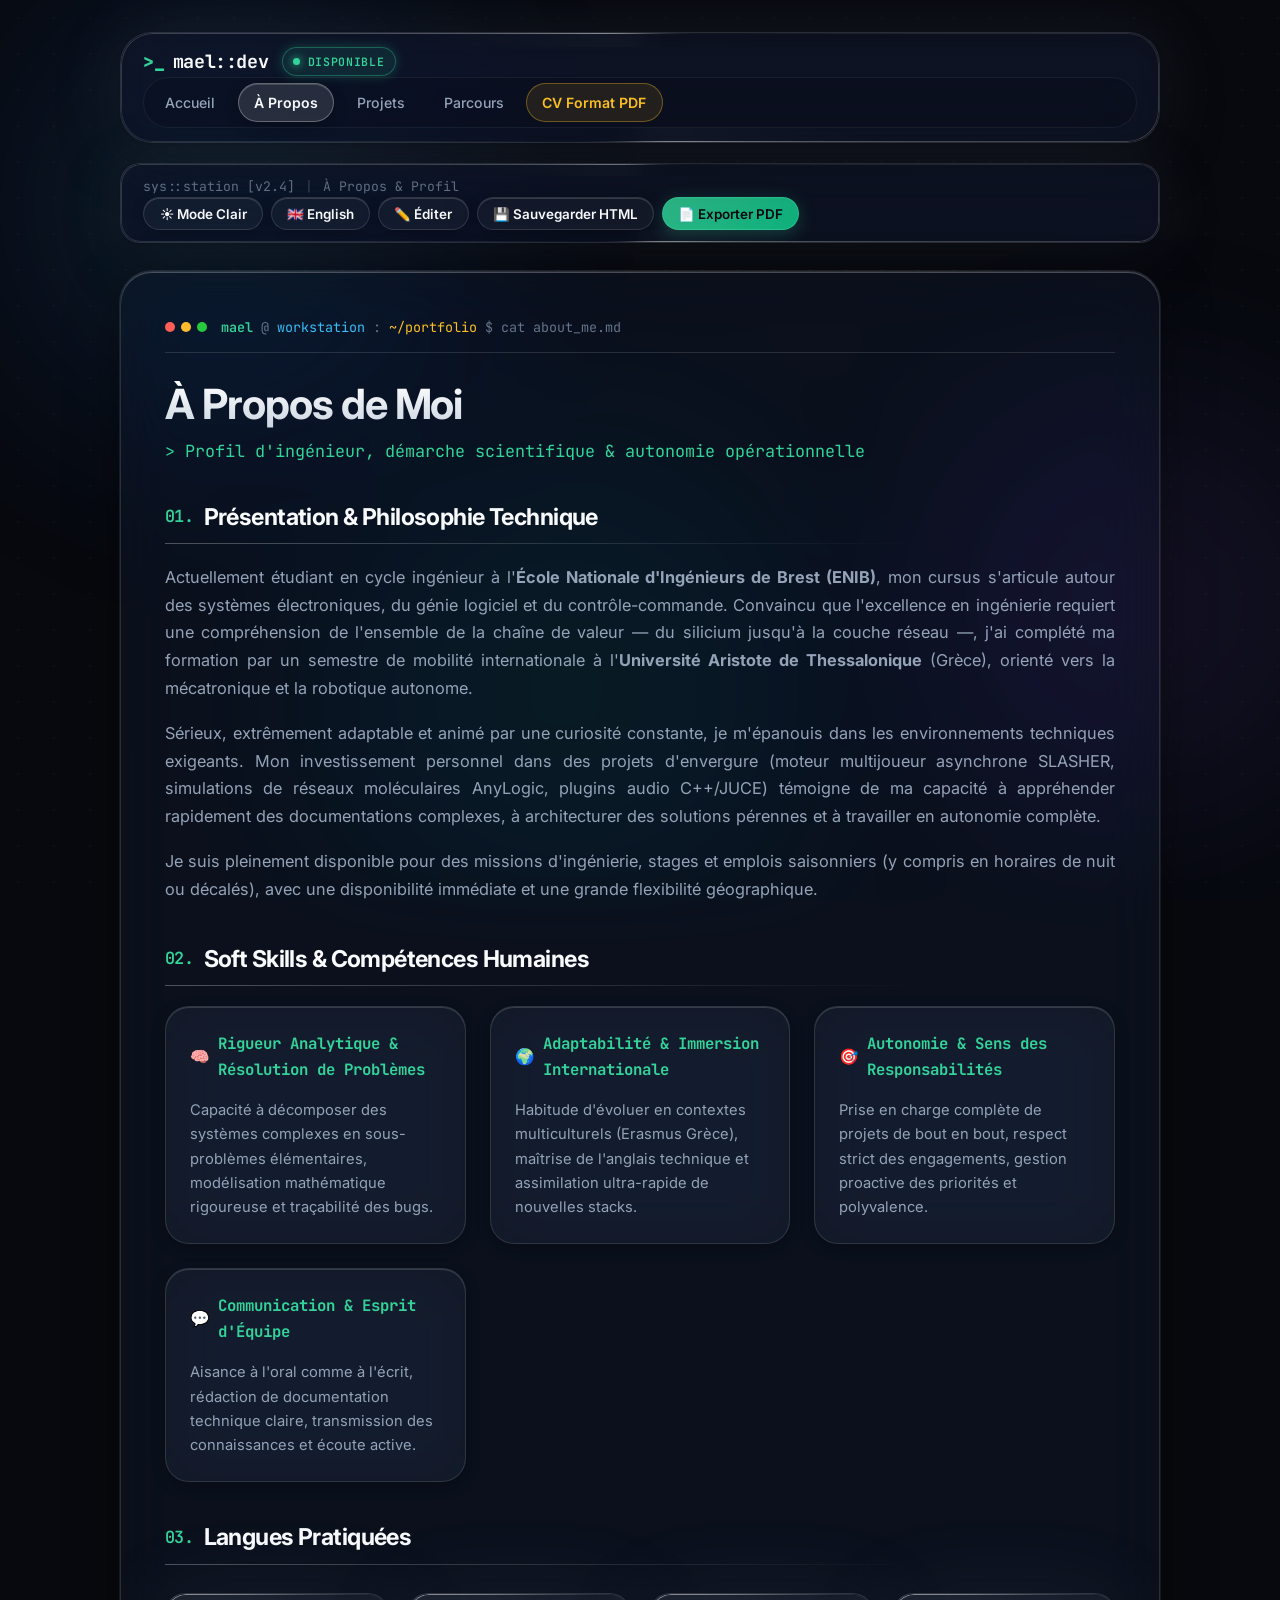
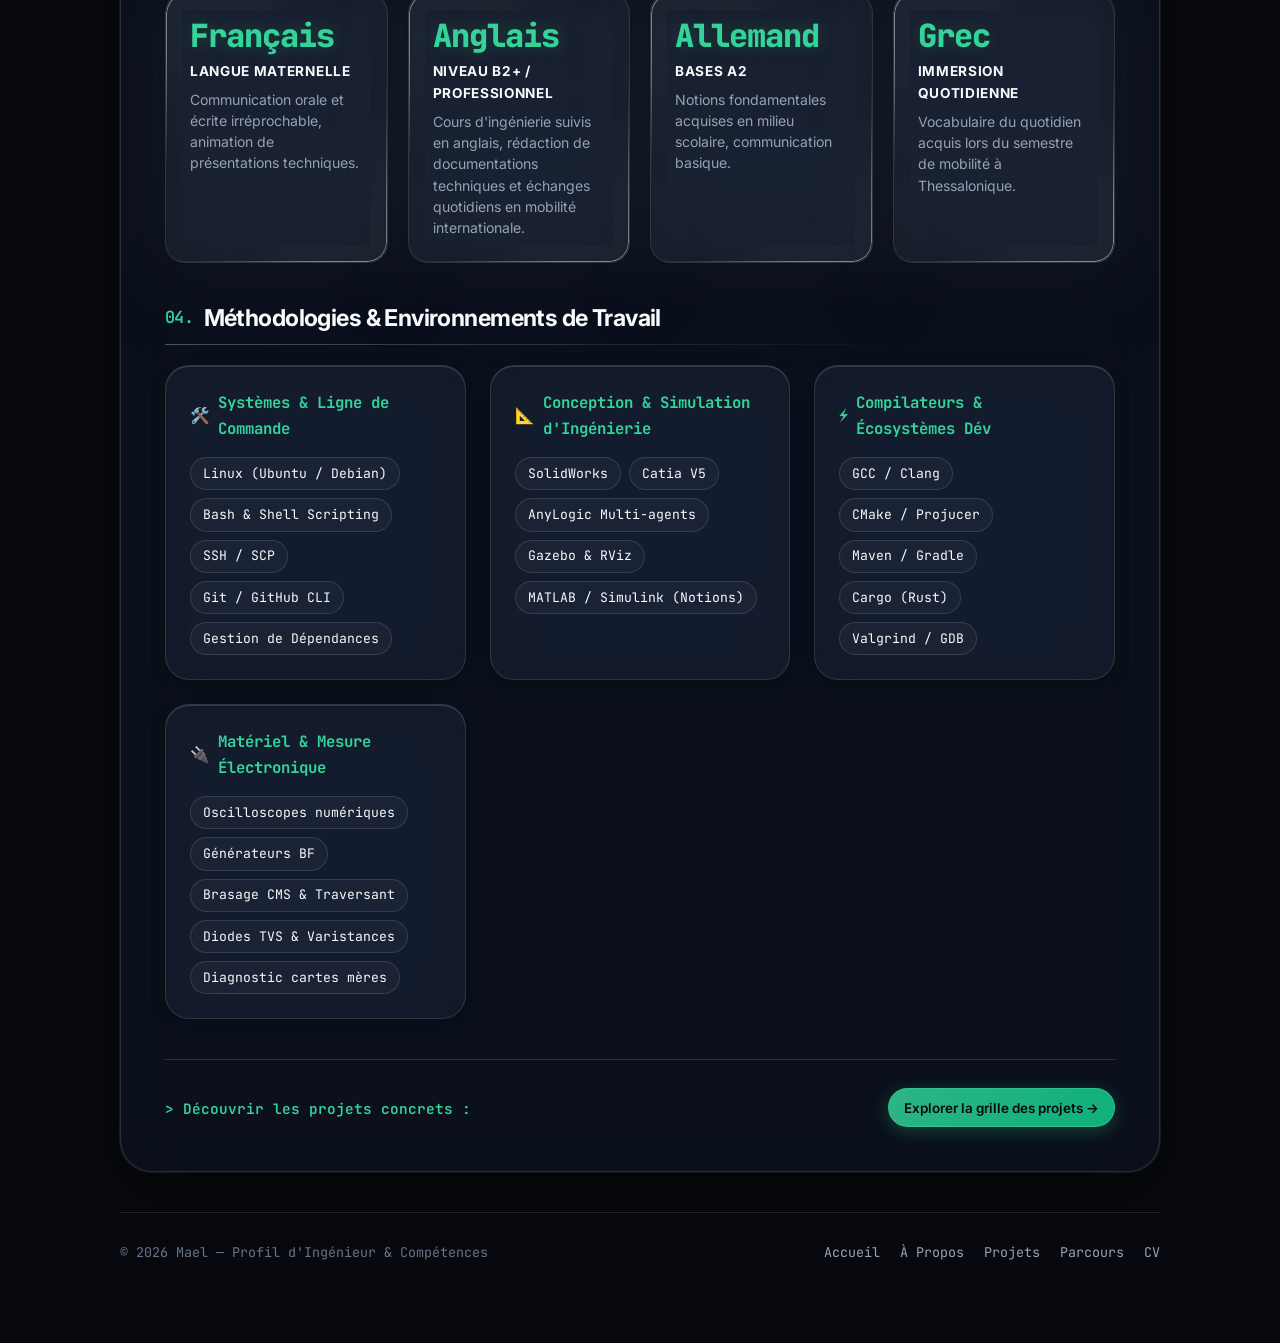
==== commit 516ed82e: "Add files via upload" ====
--- a/about.html
+++ b/about.html
@@ -9,8 +9,16 @@
 </head>
 <body>
 
+    <!-- Arrière-plan Ambiant Immersif pour réfraction optique QuickLiquid -->
+    <div class="ambient-backdrop no-print" aria-hidden="true">
+        <div class="ambient-orb orb-1"></div>
+        <div class="ambient-orb orb-2"></div>
+        <div class="ambient-orb orb-3"></div>
+        <div class="ambient-grid"></div>
+    </div>
+
     <div class="site-wrapper">
-        <!-- En-tête Global avec Branding & Navigation -->
+        <!-- En-tête Global avec Branding & Navigation (Dock Flottant Liquid Glass) -->
         <header class="top-header no-print">
             <div class="brand-block">
                 <a href="index.html" class="brand-link">
@@ -95,7 +103,7 @@
                         <span class="lang-fr">À Propos de Moi</span>
                         <span class="lang-en">About Me</span>
                     </h1>
-                    <p class="font-mono" style="color: var(--accent-terminal); font-size: 1.05rem;">
+                    <p class="font-mono" style="color: var(--accent-emerald); font-size: 1.05rem;">
                         <span class="lang-fr">&gt; Profil d'ingénieur, démarche scientifique &amp; autonomie opérationnelle</span>
                         <span class="lang-en">&gt; Engineering profile, scientific mindset &amp; operational autonomy</span>
                     </p>
@@ -108,7 +116,7 @@
                         <span class="lang-en">Background &amp; Technical Philosophy</span>
                     </h2>
 
-                    <p style="text-align: justify; font-size: 1rem; line-height: 1.7;">
+                    <p style="text-align: justify; font-size: 1.02rem; line-height: 1.7;">
                         <span class="lang-fr">
                             Actuellement étudiant en cycle ingénieur à l'<strong>École Nationale d'Ingénieurs de Brest (ENIB)</strong>, mon cursus s'articule autour des systèmes électroniques, du génie logiciel et du contrôle-commande. Convaincu que l'excellence en ingénierie requiert une compréhension de l'ensemble de la chaîne de valeur — du silicium jusqu'à la couche réseau —, j'ai complété ma formation par un semestre de mobilité internationale à l'<strong>Université Aristote de Thessalonique</strong> (Grèce), orienté vers la mécatronique et la robotique autonome.
                         </span>
@@ -117,7 +125,7 @@
                         </span>
                     </p>
 
-                    <p style="text-align: justify; font-size: 1rem; line-height: 1.7;">
+                    <p style="text-align: justify; font-size: 1.02rem; line-height: 1.7;">
                         <span class="lang-fr">
                             Sérieux, extrêmement adaptable et animé par une curiosité constante, je m'épanouis dans les environnements techniques exigeants. Mon investissement personnel dans des projets d'envergure (moteur multijoueur asynchrone SLASHER, simulations de réseaux moléculaires AnyLogic, plugins audio C++/JUCE) témoigne de ma capacité à appréhender rapidement des documentations complexes, à architecturer des solutions pérennes et à travailler en autonomie complète.
                         </span>
@@ -126,7 +134,7 @@
                         </span>
                     </p>
 
-                    <p style="text-align: justify; font-size: 1rem; line-height: 1.7;">
+                    <p style="text-align: justify; font-size: 1.02rem; line-height: 1.7;">
                         <span class="lang-fr">
                             Je suis pleinement disponible pour des missions d'ingénierie, stages et emplois saisonniers (y compris en horaires de nuit ou décalés), avec une disponibilité immédiate et une grande flexibilité géographique.
                         </span>
@@ -151,7 +159,7 @@
                                 <span class="lang-fr">Rigueur Analytique &amp; Résolution de Problèmes</span>
                                 <span class="lang-en">Analytical Rigor &amp; Problem Solving</span>
                             </div>
-                            <p style="font-size: 0.88rem; color: var(--text-secondary);">
+                            <p style="font-size: 0.92rem; color: var(--text-secondary);">
                                 <span class="lang-fr">Capacité à décomposer des systèmes complexes en sous-problèmes élémentaires, modélisation mathématique rigoureuse et traçabilité des bugs.</span>
                                 <span class="lang-en">Ability to decompose complex systems into solvable modules, rigorous mathematical modeling, and systematic root-cause debugging.</span>
                             </p>
@@ -163,7 +171,7 @@
                                 <span class="lang-fr">Adaptabilité &amp; Immersion Internationale</span>
                                 <span class="lang-en">Adaptability &amp; International Mindset</span>
                             </div>
-                            <p style="font-size: 0.88rem; color: var(--text-secondary);">
+                            <p style="font-size: 0.92rem; color: var(--text-secondary);">
                                 <span class="lang-fr">Habitude d'évoluer en contextes multiculturels (Erasmus Grèce), maîtrise de l'anglais technique et assimilation ultra-rapide de nouvelles stacks.</span>
                                 <span class="lang-en">Comfortable in multicultural teams (Erasmus Greece), fluent technical English, and swift onboarding onto unfamiliar technological stacks.</span>
                             </p>
@@ -175,7 +183,7 @@
                                 <span class="lang-fr">Autonomie &amp; Sens des Responsabilités</span>
                                 <span class="lang-en">Autonomy &amp; Ownership</span>
                             </div>
-                            <p style="font-size: 0.88rem; color: var(--text-secondary);">
+                            <p style="font-size: 0.92rem; color: var(--text-secondary);">
                                 <span class="lang-fr">Prise en charge complète de projets de bout en bout, respect strict des engagements, gestion proactive des priorités et polyvalence.</span>
                                 <span class="lang-en">End-to-end project ownership, strict deadline compliance, proactive issue escalation, and versatile multitasking.</span>
                             </p>
@@ -187,7 +195,7 @@
                                 <span class="lang-fr">Communication &amp; Esprit d'Équipe</span>
                                 <span class="lang-en">Communication &amp; Team Collaboration</span>
                             </div>
-                            <p style="font-size: 0.88rem; color: var(--text-secondary);">
+                            <p style="font-size: 0.92rem; color: var(--text-secondary);">
                                 <span class="lang-fr">Aisance à l'oral comme à l'écrit, rédaction de documentation technique claire, transmission des connaissances et écoute active.</span>
                                 <span class="lang-en">Clear written and oral technical communication, structured documentation writing, constructive knowledge sharing, and active listening.</span>
                             </p>
@@ -299,10 +307,10 @@
             </div>
 
             <!-- Lien de continuité -->
-            <section style="margin-top: 2rem; border-top: 1px dashed var(--border-crisp); padding-top: 1.5rem;">
-                <div style="display: flex; justify-content: space-between; align-items: center; flex-wrap: wrap; gap: 1rem;">
+            <section style="margin-top: 2.5rem; border-top: 1px solid var(--glass-border); padding-top: 1.75rem;">
+                <div style="display: flex; justify-content: space-between; align-items: center; flex-wrap: wrap; gap: 1.25rem;">
                     <div>
-                        <span class="font-mono" style="color: var(--accent-terminal); font-size: 0.9rem;">&gt; Découvrir les projets concrets :</span>
+                        <span class="font-mono" style="color: var(--accent-emerald); font-size: 0.9rem; font-weight: 600;">&gt; Découvrir les projets concrets :</span>
                     </div>
                     <div>
                         <a href="projets.html" class="btn-ctrl primary">
@@ -329,6 +337,7 @@
         </footer>
     </div>
 
+    <script src="quick-liquid.js"></script>
     <script src="script.js"></script>
 </body>
 </html>
--- a/style.css
+++ b/style.css
@@ -1,92 +1,118 @@
 /* ==========================================================================
-   PORTFOLIO PERSONNEL — DIRECTION ARTISTIQUE INDUSTRIELLE & DEVELOPER-FIRST
-   Anti-Style IA : Pas de néon/dégradé fluo, typographie technique, bordures nettes 1px
+   PORTFOLIO MAEL — DIRECTION ARTISTIQUE APPLE LIQUID GLASS (VisionOS / macOS)
+   Intégration optique QuickLiquid, réfraction temps réel, reflets spéculaires & typographie moderne
    ========================================================================== */
 
-@import url('https://fonts.googleapis.com/css2?family=IBM+Plex+Sans:ital,wght@0,300;0,400;0,500;0,600;0,700;1,400&family=JetBrains+Mono:wght@400;500;600;700&display=swap');
-
-/* --- Tokens & Variables Globales --- */
+@import url('https://fonts.googleapis.com/css2?family=Inter:wght@300;400;500;600;700;800&family=JetBrains+Mono:wght@400;500;600;700&display=swap');
+
+/* --- 1. Tokens & Design System Global --- */
 :root {
     /* Typographie */
-    --font-mono: 'JetBrains Mono', 'Fira Code', ui-monospace, SFMono-Regular, Menlo, Monaco, Consolas, monospace;
-    --font-sans: 'IBM Plex Sans', -apple-system, BlinkMacSystemFont, 'Segoe UI', Helvetica, Arial, sans-serif;
-
-    /* Thème Sombre Industriel Mat (Défaut) */
-    --bg-base: #121417;
-    --bg-surface: #1a1d21;
-    --bg-subtle: #16181d;
-    --bg-hover: #22262c;
-    --bg-active: #282d35;
-
-    --border-subtle: #20242a;
-    --border-crisp: #2a2e35;
-    --border-active: #3b424c;
-    --border-focus: #3fb950;
-
-    --text-primary: #e6edf3;
-    --text-secondary: #9da7b3;
-    --text-muted: #6e7681;
-
-    /* Accents Techniques */
-    --accent-terminal: #3fb950;
-    --accent-terminal-bg: rgba(63, 185, 80, 0.12);
-    --accent-terminal-border: rgba(63, 185, 80, 0.35);
-
-    --accent-amber: #d29922;
-    --accent-amber-bg: rgba(210, 153, 34, 0.12);
-    --accent-amber-border: rgba(210, 153, 34, 0.35);
-
-    --accent-blue: #58a6ff;
-    --accent-blue-bg: rgba(88, 166, 255, 0.10);
-    --accent-blue-border: rgba(88, 166, 255, 0.30);
-
-    --danger-red: #f85149;
-
-    --radius-sm: 4px;
-    --radius-md: 6px;
-    --radius-lg: 8px;
-
-    --shadow-none: none;
-    --shadow-crisp: 0 1px 3px rgba(0, 0, 0, 0.4);
-
-    --transition-fast: 0.15s ease;
-    --max-width: 980px;
-}
-
-/* Thème Papier Document Clair */
+    --font-sans: -apple-system, BlinkMacSystemFont, 'Inter', 'SF Pro Display', 'SF Pro Text', 'Segoe UI', Roboto, sans-serif;
+    --font-mono: 'JetBrains Mono', SFMono-Regular, Menlo, Monaco, Consolas, monospace;
+
+    /* Thème Sombre : VisionOS Obsidian & Titanium (Défaut) */
+    --bg-canvas: #07090e;
+    --bg-glass-base: rgba(18, 24, 38, 0.45);
+    --bg-glass-card: rgba(22, 28, 44, 0.40);
+    --bg-glass-subtle: rgba(255, 255, 255, 0.035);
+    --bg-glass-hover: rgba(255, 255, 255, 0.07);
+    --bg-glass-active: rgba(255, 255, 255, 0.12);
+
+    /* Verre & Réfraction Spéculaire */
+    --glass-border: rgba(255, 255, 255, 0.12);
+    --glass-border-highlight: rgba(255, 255, 255, 0.28);
+    --glass-border-active: rgba(255, 255, 255, 0.40);
+    --glass-specular-top: rgba(255, 255, 255, 0.22);
+    --glass-blur: blur(28px) saturate(190%);
+    --glass-blur-heavy: blur(40px) saturate(200%);
+
+    /* Typographie & Contraste */
+    --text-primary: #f8fafc;
+    --text-secondary: #94a3b8;
+    --text-muted: #64748b;
+    --text-heading-gradient: linear-gradient(180deg, #ffffff 0%, #cbd5e1 100%);
+
+    /* Accents Apple & Systèmes */
+    --accent-emerald: #34d399;
+    --accent-emerald-glow: rgba(52, 211, 153, 0.25);
+    --accent-emerald-border: rgba(52, 211, 153, 0.35);
+    --accent-emerald-bg: rgba(52, 211, 153, 0.10);
+
+    --accent-blue: #38bdf8;
+    --accent-blue-glow: rgba(56, 189, 248, 0.22);
+    --accent-blue-border: rgba(56, 189, 248, 0.35);
+    --accent-blue-bg: rgba(56, 189, 248, 0.10);
+
+    --accent-amber: #fbbf24;
+    --accent-amber-glow: rgba(251, 191, 36, 0.22);
+    --accent-amber-border: rgba(251, 191, 36, 0.35);
+    --accent-amber-bg: rgba(251, 191, 36, 0.10);
+
+    --accent-purple: #a855f7;
+    --danger-red: #f87171;
+
+    /* Rayons de courbure Apple (Squircle / Smooth Radii) */
+    --radius-xs: 8px;
+    --radius-sm: 12px;
+    --radius-md: 18px;
+    --radius-lg: 24px;
+    --radius-xl: 32px;
+    --radius-pill: 9999px;
+
+    /* Ombres physiques Apple */
+    --shadow-liquid-sm: 0 4px 16px -2px rgba(0, 0, 0, 0.3), inset 0 1px 0 rgba(255, 255, 255, 0.15);
+    --shadow-liquid-md: 0 12px 36px -6px rgba(0, 0, 0, 0.45), 0 0 0 1px rgba(255, 255, 255, 0.08), inset 0 1px 0 rgba(255, 255, 255, 0.20);
+    --shadow-liquid-lg: 0 20px 60px -12px rgba(0, 0, 0, 0.60), 0 0 0 1px rgba(255, 255, 255, 0.10), inset 0 1px 0 rgba(255, 255, 255, 0.25);
+    --shadow-glow-emerald: 0 0 25px rgba(52, 211, 153, 0.20);
+    --shadow-glow-blue: 0 0 25px rgba(56, 189, 248, 0.20);
+
+    /* Transitions & Dimensionnement */
+    --transition-snappy: all 0.25s cubic-bezier(0.16, 1, 0.3, 1);
+    --transition-spring: all 0.4s cubic-bezier(0.34, 1.56, 0.64, 1);
+    --max-width: 1040px;
+}
+
+/* --- Thème Clair : Apple Frosted Snow Pearl --- */
 [data-theme="light"] {
-    --bg-base: #f8f9fa;
-    --bg-surface: #ffffff;
-    --bg-subtle: #f1f3f5;
-    --bg-hover: #e9ecef;
-    --bg-active: #dee2e6;
-
-    --border-subtle: #eaecef;
-    --border-crisp: #e1e4e8;
-    --border-active: #c2c8cf;
-    --border-focus: #0969da;
-
-    --text-primary: #1f2328;
-    --text-secondary: #57606a;
-    --text-muted: #8c959f;
-
-    --accent-terminal: #1a7f37;
-    --accent-terminal-bg: rgba(26, 127, 55, 0.08);
-    --accent-terminal-border: rgba(26, 127, 55, 0.25);
-
-    --accent-amber: #9a6700;
-    --accent-amber-bg: rgba(154, 103, 0, 0.08);
-    --accent-amber-border: rgba(154, 103, 0, 0.25);
-
-    --accent-blue: #0969da;
-    --accent-blue-bg: rgba(9, 105, 218, 0.08);
-    --accent-blue-border: rgba(9, 105, 218, 0.25);
-
-    --danger-red: #cf222e;
-    --shadow-crisp: 0 1px 3px rgba(0, 0, 0, 0.08);
-}
-
-/* --- Reset & Base --- */
+    --bg-canvas: #f1f4f9;
+    --bg-glass-base: rgba(255, 255, 255, 0.65);
+    --bg-glass-card: rgba(255, 255, 255, 0.70);
+    --bg-glass-subtle: rgba(255, 255, 255, 0.45);
+    --bg-glass-hover: rgba(255, 255, 255, 0.90);
+    --bg-glass-active: rgba(255, 255, 255, 0.98);
+
+    --glass-border: rgba(255, 255, 255, 0.75);
+    --glass-border-highlight: rgba(255, 255, 255, 0.95);
+    --glass-border-active: rgba(14, 165, 233, 0.50);
+    --glass-specular-top: rgba(255, 255, 255, 0.90);
+
+    --text-primary: #0f172a;
+    --text-secondary: #475569;
+    --text-muted: #94a3b8;
+    --text-heading-gradient: linear-gradient(180deg, #0f172a 0%, #334155 100%);
+
+    --accent-emerald: #059669;
+    --accent-emerald-glow: rgba(5, 150, 105, 0.15);
+    --accent-emerald-border: rgba(5, 150, 105, 0.25);
+    --accent-emerald-bg: rgba(5, 150, 105, 0.08);
+
+    --accent-blue: #0284c7;
+    --accent-blue-glow: rgba(2, 132, 199, 0.15);
+    --accent-blue-border: rgba(2, 132, 199, 0.25);
+    --accent-blue-bg: rgba(2, 132, 199, 0.08);
+
+    --accent-amber: #d97706;
+    --accent-amber-glow: rgba(217, 119, 6, 0.15);
+    --accent-amber-border: rgba(217, 119, 6, 0.25);
+    --accent-amber-bg: rgba(217, 119, 6, 0.08);
+
+    --shadow-liquid-sm: 0 4px 14px -2px rgba(15, 23, 42, 0.06), inset 0 1px 0 rgba(255, 255, 255, 0.9);
+    --shadow-liquid-md: 0 12px 32px -6px rgba(15, 23, 42, 0.08), 0 0 0 1px rgba(255, 255, 255, 0.6), inset 0 1px 0 rgba(255, 255, 255, 0.9);
+    --shadow-liquid-lg: 0 20px 50px -10px rgba(15, 23, 42, 0.10), 0 0 0 1px rgba(255, 255, 255, 0.7), inset 0 1px 0 rgba(255, 255, 255, 1);
+}
+
+/* --- 2. Reset & Structure de Base --- */
 *, *::before, *::after {
     box-sizing: border-box;
     margin: 0;
@@ -101,59 +127,171 @@
 
 body {
     font-family: var(--font-sans);
-    background-color: var(--bg-base);
-    color: var(--text-primary);
-    line-height: 1.6;
-    padding: 1.5rem 1rem 4rem 1rem;
+    background-color: var(--bg-canvas);
+    color: var(--text-primary);
+    line-height: 1.65;
+    padding: 2rem 1.25rem 5rem 1.25rem;
     min-height: 100vh;
-    transition: background-color var(--transition-fast), color var(--transition-fast);
+    overflow-x: hidden;
+    position: relative;
+    transition: background-color 0.3s ease, color 0.3s ease;
+    -webkit-font-smoothing: antialiased;
+    -moz-osx-font-smoothing: grayscale;
 }
 
 /* --- Bilinguisme (FR / EN) --- */
 [data-lang="fr"] .lang-en { display: none !important; }
 [data-lang="en"] .lang-fr { display: none !important; }
 
-/* --- Typographie Globale --- */
-h1, h2, h3, h4, .font-mono {
-    font-family: var(--font-mono);
-    letter-spacing: -0.02em;
+/* --- 3. Arrière-plan Ambiant Immersif (Permet à la réfraction optique d'opérer) --- */
+.ambient-backdrop {
+    position: fixed;
+    inset: 0;
+    pointer-events: none;
+    z-index: 0;
+    overflow: hidden;
+}
+
+.ambient-orb {
+    position: absolute;
+    border-radius: 50%;
+    filter: blur(90px);
+    opacity: 0.6;
+    animation: orbFloat 24s ease-in-out infinite alternate;
+    will-change: transform, opacity;
+}
+
+.ambient-orb.orb-1 {
+    width: 650px;
+    height: 650px;
+    top: -120px;
+    left: -100px;
+    background: radial-gradient(circle, rgba(56, 189, 248, 0.22) 0%, rgba(37, 99, 235, 0.12) 50%, transparent 70%);
+}
+
+.ambient-orb.orb-2 {
+    width: 580px;
+    height: 580px;
+    top: 35%;
+    right: -150px;
+    background: radial-gradient(circle, rgba(168, 85, 247, 0.20) 0%, rgba(99, 102, 241, 0.10) 50%, transparent 70%);
+    animation-duration: 32s;
+    animation-delay: -8s;
+}
+
+.ambient-orb.orb-3 {
+    width: 620px;
+    height: 620px;
+    bottom: -100px;
+    left: 20%;
+    background: radial-gradient(circle, rgba(52, 211, 153, 0.16) 0%, rgba(14, 165, 233, 0.10) 50%, transparent 70%);
+    animation-duration: 28s;
+    animation-delay: -14s;
+}
+
+.ambient-grid {
+    position: absolute;
+    inset: 0;
+    background-image: 
+        radial-gradient(circle at 50% 50%, rgba(255, 255, 255, 0.04) 1px, transparent 1px);
+    background-size: 36px 36px;
+    opacity: 0.7;
+}
+
+[data-theme="light"] .ambient-orb.orb-1 {
+    background: radial-gradient(circle, rgba(56, 189, 248, 0.18) 0%, rgba(147, 197, 253, 0.12) 60%, transparent 80%);
+}
+[data-theme="light"] .ambient-orb.orb-2 {
+    background: radial-gradient(circle, rgba(192, 132, 252, 0.16) 0%, rgba(233, 213, 255, 0.10) 60%, transparent 80%);
+}
+[data-theme="light"] .ambient-orb.orb-3 {
+    background: radial-gradient(circle, rgba(110, 231, 183, 0.16) 0%, rgba(186, 230, 253, 0.12) 60%, transparent 80%);
+}
+[data-theme="light"] .ambient-grid {
+    background-image: radial-gradient(circle at 50% 50%, rgba(15, 23, 42, 0.04) 1px, transparent 1px);
+}
+
+@keyframes orbFloat {
+    0% { transform: translate3d(0, 0, 0) scale(1); }
+    50% { transform: translate3d(60px, 40px, 0) scale(1.08); }
+    100% { transform: translate3d(-40px, -30px, 0) scale(0.95); }
+}
+
+/* --- 4. Intégration Structurelle QuickLiquid --- */
+/* Le moteur QuickLiquid enveloppe les enfants dans .ql-content avec z-index: 10 */
+.ql-content {
+    position: relative;
+    z-index: 10;
+    width: 100%;
+    box-sizing: border-box;
+}
+
+/* Classes pour les éléments porteurs de verre */
+.liquid-glass-surface {
+    position: relative;
+    backdrop-filter: var(--glass-blur);
+    -webkit-backdrop-filter: var(--glass-blur);
+    background: var(--bg-glass-card);
+    border: 1px solid var(--glass-border);
+    box-shadow: var(--shadow-liquid-md);
+    transition: var(--transition-snappy);
+}
+
+/* --- 5. Typographie Globale & Hiérarchie --- */
+h1, h2, h3, h4 {
+    letter-spacing: -0.025em;
+    font-weight: 700;
+}
+
+h1 {
+    font-size: 2.6rem;
+    line-height: 1.15;
+    background: var(--text-heading-gradient);
+    -webkit-background-clip: text;
+    -webkit-text-fill-color: transparent;
+    margin-bottom: 0.6rem;
+}
+
+h2 {
+    font-size: 1.45rem;
+    line-height: 1.3;
+    color: var(--text-primary);
+    padding-bottom: 0.75rem;
+    margin-top: 2.25rem;
+    margin-bottom: 1.25rem;
+    display: flex;
+    align-items: center;
+    gap: 0.65rem;
+    position: relative;
+}
+
+h2::after {
+    content: '';
+    position: absolute;
+    bottom: 0;
+    left: 0;
+    right: 0;
+    height: 1px;
+    background: linear-gradient(90deg, var(--glass-border-highlight) 0%, transparent 80%);
+}
+
+h2 .section-prefix {
+    font-family: var(--font-mono);
+    color: var(--accent-emerald);
+    font-size: 1.05rem;
     font-weight: 600;
 }
 
-h1 {
-    font-size: 2.1rem;
-    line-height: 1.25;
-    color: var(--text-primary);
-    margin-bottom: 0.5rem;
-}
-
-h2 {
-    font-size: 1.35rem;
-    line-height: 1.35;
-    color: var(--text-primary);
-    border-bottom: 1px solid var(--border-crisp);
-    padding-bottom: 0.5rem;
-    margin-top: 2rem;
-    margin-bottom: 1.25rem;
-    display: flex;
-    align-items: center;
-    gap: 0.5rem;
-}
-
-h2 .section-prefix {
-    color: var(--accent-terminal);
-    font-size: 1rem;
-}
-
 h3 {
-    font-size: 1.1rem;
-    color: var(--text-primary);
-    margin-bottom: 0.35rem;
+    font-size: 1.15rem;
+    color: var(--text-primary);
+    margin-bottom: 0.4rem;
 }
 
 p {
-    margin-bottom: 1rem;
+    margin-bottom: 1.1rem;
     color: var(--text-secondary);
+    font-size: 1.02rem;
 }
 
 p:last-child {
@@ -163,351 +301,457 @@
 a {
     color: var(--accent-blue);
     text-decoration: none;
-    transition: color var(--transition-fast);
+    transition: var(--transition-snappy);
 }
 
 a:hover {
-    text-decoration: underline;
-}
-
-code, pre {
-    font-family: var(--font-mono);
-    font-size: 0.9em;
-}
-
-/* --- Layout Conteneur --- */
+    color: #7dd3fc;
+    text-decoration: none;
+}
+
+code, pre, .font-mono {
+    font-family: var(--font-mono);
+}
+
+/* --- 6. Layout Principal --- */
 .site-wrapper {
     max-width: var(--max-width);
     margin: 0 auto;
-}
-
+    position: relative;
+    z-index: 1;
+}
+
+/* --- 7. En-tête Global : Dock Flottant Apple Liquid Glass --- */
+.top-header {
+    border-radius: var(--radius-xl);
+    padding: 0.85rem 1.4rem;
+    margin-bottom: 1.25rem;
+    display: flex;
+    justify-content: space-between;
+    align-items: center;
+    flex-wrap: wrap;
+    gap: 1.25rem;
+    position: sticky;
+    top: 1rem;
+    z-index: 100;
+    backdrop-filter: var(--glass-blur-heavy);
+    -webkit-backdrop-filter: var(--glass-blur-heavy);
+    background: var(--bg-glass-base);
+    border: 1px solid var(--glass-border);
+    box-shadow: var(--shadow-liquid-lg);
+    transition: border-color 0.3s ease, box-shadow 0.3s ease;
+}
+
+.top-header:hover {
+    border-color: var(--glass-border-highlight);
+}
+
+.brand-block {
+    display: flex;
+    align-items: center;
+    gap: 0.85rem;
+}
+
+.brand-link {
+    font-family: var(--font-mono);
+    font-size: 1.15rem;
+    font-weight: 700;
+    color: var(--text-primary);
+    display: flex;
+    align-items: center;
+    gap: 0.5rem;
+    letter-spacing: -0.02em;
+}
+
+.brand-prompt {
+    color: var(--accent-emerald);
+    font-weight: 800;
+}
+
+.brand-link:hover {
+    color: var(--accent-emerald);
+}
+
+/* Status Pill : Breathing Emerald Indicator */
+.status-pill {
+    font-family: var(--font-mono);
+    font-size: 0.72rem;
+    font-weight: 600;
+    display: inline-flex;
+    align-items: center;
+    gap: 0.45rem;
+    background: var(--accent-emerald-bg);
+    color: var(--accent-emerald);
+    border: 1px solid var(--accent-emerald-border);
+    padding: 0.25rem 0.65rem;
+    border-radius: var(--radius-pill);
+    text-transform: uppercase;
+    letter-spacing: 0.06em;
+    box-shadow: 0 0 12px var(--accent-emerald-glow);
+}
+
+.pulse-dot {
+    width: 7px;
+    height: 7px;
+    border-radius: 50%;
+    background-color: var(--accent-emerald);
+    display: inline-block;
+    box-shadow: 0 0 8px var(--accent-emerald);
+    animation: emeraldPulse 2.2s ease-in-out infinite;
+}
+
+@keyframes emeraldPulse {
+    0%, 100% { opacity: 1; transform: scale(1); box-shadow: 0 0 8px var(--accent-emerald); }
+    50% { opacity: 0.5; transform: scale(0.85); box-shadow: 0 0 2px var(--accent-emerald); }
+}
+
+/* Barre de Navigation en Pilules de Verre */
+.nav-bar {
+    display: flex;
+    gap: 0.4rem;
+    flex-wrap: wrap;
+    background: rgba(0, 0, 0, 0.15);
+    padding: 0.3rem;
+    border-radius: var(--radius-pill);
+    border: 1px solid rgba(255, 255, 255, 0.06);
+}
+
+[data-theme="light"] .nav-bar {
+    background: rgba(255, 255, 255, 0.5);
+    border-color: rgba(0, 0, 0, 0.05);
+}
+
+.nav-link {
+    font-family: var(--font-sans);
+    font-size: 0.88rem;
+    font-weight: 500;
+    color: var(--text-secondary);
+    padding: 0.45rem 0.95rem;
+    border-radius: var(--radius-pill);
+    border: 1px solid transparent;
+    transition: var(--transition-snappy);
+    position: relative;
+    display: inline-flex;
+    align-items: center;
+    justify-content: center;
+}
+
+.nav-link:hover {
+    color: var(--text-primary);
+    background: var(--bg-glass-hover);
+    text-decoration: none;
+}
+
+.nav-link.active {
+    color: var(--text-primary);
+    background: var(--bg-glass-active);
+    border-color: var(--glass-border-highlight);
+    box-shadow: var(--shadow-liquid-sm);
+    font-weight: 600;
+}
+
+.nav-link.cv-link {
+    color: var(--accent-amber);
+    background: var(--accent-amber-bg);
+    border-color: var(--accent-amber-border);
+    font-weight: 600;
+}
+
+.nav-link.cv-link:hover {
+    background: var(--accent-amber);
+    color: #07090e;
+    box-shadow: 0 0 16px var(--accent-amber-glow);
+}
+
+/* --- 8. Barre d'Outils Flottante (Controls Bar) --- */
+.controls-bar {
+    border-radius: var(--radius-lg);
+    padding: 0.75rem 1.4rem;
+    margin-bottom: 1.75rem;
+    display: flex;
+    justify-content: space-between;
+    align-items: center;
+    flex-wrap: wrap;
+    gap: 0.85rem;
+    backdrop-filter: var(--glass-blur);
+    -webkit-backdrop-filter: var(--glass-blur);
+    background: var(--bg-glass-base);
+    border: 1px solid var(--glass-border);
+    box-shadow: var(--shadow-liquid-sm);
+}
+
+.controls-info {
+    font-family: var(--font-mono);
+    font-size: 0.82rem;
+    color: var(--text-muted);
+    display: flex;
+    align-items: center;
+    gap: 0.6rem;
+}
+
+.controls-buttons {
+    display: flex;
+    gap: 0.5rem;
+    flex-wrap: wrap;
+}
+
+/* Boutons Contrôles Tactiles (Liquid Press ready) */
+.btn-ctrl {
+    font-family: var(--font-sans);
+    font-size: 0.84rem;
+    font-weight: 600;
+    padding: 0.45rem 0.95rem;
+    border-radius: var(--radius-pill);
+    border: 1px solid var(--glass-border);
+    background: var(--bg-glass-subtle);
+    color: var(--text-primary);
+    cursor: pointer;
+    display: inline-flex;
+    align-items: center;
+    gap: 0.45rem;
+    box-shadow: var(--shadow-liquid-sm);
+    transition: var(--transition-snappy);
+    user-select: none;
+    touch-action: manipulation;
+}
+
+.btn-ctrl:hover {
+    background: var(--bg-glass-hover);
+    border-color: var(--glass-border-highlight);
+    transform: translateY(-1px);
+}
+
+.btn-ctrl:active {
+    transform: scale(0.96);
+}
+
+.btn-ctrl.primary {
+    background: linear-gradient(135deg, rgba(52, 211, 153, 0.85) 0%, rgba(16, 185, 129, 0.95) 100%);
+    color: #07090e;
+    border-color: rgba(52, 211, 153, 0.6);
+    box-shadow: 0 4px 18px var(--accent-emerald-glow);
+}
+
+.btn-ctrl.primary:hover {
+    filter: brightness(1.12);
+    box-shadow: 0 6px 24px var(--accent-emerald-glow);
+}
+
+.btn-ctrl.edit-btn.active {
+    background: var(--accent-amber-bg);
+    color: var(--accent-amber);
+    border-color: var(--accent-amber-border);
+    box-shadow: 0 0 16px var(--accent-amber-glow);
+}
+
+/* Bannière Mode Édition */
+.edit-mode-banner {
+    display: none;
+    font-family: var(--font-mono);
+    font-size: 0.84rem;
+    padding: 0.75rem 1.25rem;
+    margin-bottom: 1.25rem;
+    background: var(--accent-amber-bg);
+    color: var(--accent-amber);
+    border: 1px dashed var(--accent-amber);
+    border-radius: var(--radius-md);
+    align-items: center;
+    justify-content: space-between;
+    backdrop-filter: var(--glass-blur);
+}
+
+body.editing-active .edit-mode-banner {
+    display: flex;
+}
+
+body.editing-active .editable-area[contenteditable="true"] {
+    outline: 1px dashed var(--accent-amber);
+    outline-offset: 6px;
+    background-color: rgba(251, 191, 36, 0.04);
+    border-radius: var(--radius-sm);
+    cursor: text;
+}
+
+/* --- 9. Carte de Contenu Principale (Liquid Glass Panel) --- */
 .content-card {
-    background-color: var(--bg-surface);
-    border: 1px solid var(--border-crisp);
-    border-radius: var(--radius-md);
-    padding: 2.25rem;
-    box-shadow: var(--shadow-crisp);
-    margin-bottom: 2rem;
-}
-
-/* --- En-tête Terminal & Navigation --- */
-.top-header {
-    border: 1px solid var(--border-crisp);
-    background-color: var(--bg-subtle);
-    border-radius: var(--radius-md);
-    padding: 0.75rem 1.25rem;
-    margin-bottom: 1rem;
-    display: flex;
-    justify-content: space-between;
-    align-items: center;
-    flex-wrap: wrap;
-    gap: 1rem;
-}
-
-.brand-block {
-    display: flex;
-    align-items: center;
-    gap: 0.75rem;
-}
-
-.brand-link {
-    font-family: var(--font-mono);
-    font-size: 1.1rem;
+    background: var(--bg-glass-card);
+    backdrop-filter: var(--glass-blur);
+    -webkit-backdrop-filter: var(--glass-blur);
+    border: 1px solid var(--glass-border);
+    border-radius: var(--radius-xl);
+    padding: 2.75rem;
+    box-shadow: var(--shadow-liquid-lg);
+    margin-bottom: 2.5rem;
+    position: relative;
+    overflow: hidden;
+    transition: border-color 0.3s ease;
+}
+
+.content-card:hover {
+    border-color: var(--glass-border-highlight);
+}
+
+/* En-tête Terminal Console Style Apple macOS */
+.terminal-prompt {
+    font-family: var(--font-mono);
+    font-size: 0.84rem;
+    color: var(--text-muted);
+    margin-bottom: 1.75rem;
+    display: flex;
+    align-items: center;
+    gap: 0.5rem;
+    border-bottom: 1px solid var(--glass-border);
+    padding-bottom: 0.85rem;
+}
+
+.terminal-prompt::before {
+    content: '';
+    display: inline-block;
+    width: 10px;
+    height: 10px;
+    border-radius: 50%;
+    background: #ff5f56;
+    box-shadow: 16px 0 0 #ffbd2e, 32px 0 0 #27c93f;
+    margin-right: 38px;
+}
+
+.terminal-prompt .user {
+    color: var(--accent-emerald);
+    font-weight: 600;
+}
+
+.terminal-prompt .host {
+    color: var(--accent-blue);
+}
+
+.terminal-prompt .path {
+    color: var(--accent-amber);
+}
+
+/* --- 10. Grille de Métriques Clés (Indicator Tiles) --- */
+.metrics-grid {
+    display: grid;
+    grid-template-columns: repeat(auto-fit, minmax(220px, 1fr));
+    gap: 1.25rem;
+    margin: 1.75rem 0;
+}
+
+.metric-card {
+    background: var(--bg-glass-subtle);
+    backdrop-filter: var(--glass-blur);
+    -webkit-backdrop-filter: var(--glass-blur);
+    border: 1px solid var(--glass-border);
+    border-radius: var(--radius-lg);
+    padding: 1.5rem;
+    box-shadow: var(--shadow-liquid-sm);
+    transition: var(--transition-snappy);
+    position: relative;
+    overflow: hidden;
+}
+
+.metric-card:hover {
+    border-color: var(--glass-border-highlight);
+    background: var(--bg-glass-hover);
+    transform: translateY(-3px);
+    box-shadow: var(--shadow-liquid-md);
+}
+
+.metric-number {
+    font-family: var(--font-mono);
+    font-size: 2rem;
+    font-weight: 800;
+    color: var(--accent-emerald);
+    line-height: 1.15;
+    margin-bottom: 0.35rem;
+    letter-spacing: -0.03em;
+    text-shadow: 0 0 20px var(--accent-emerald-glow);
+}
+
+.metric-label {
+    font-family: var(--font-sans);
+    font-size: 0.85rem;
     font-weight: 700;
     color: var(--text-primary);
-    display: flex;
-    align-items: center;
-    gap: 0.4rem;
-}
-
-.brand-link:hover {
-    text-decoration: none;
-    color: var(--accent-terminal);
-}
-
-.brand-prompt {
-    color: var(--accent-terminal);
-}
-
-.status-pill {
-    font-family: var(--font-mono);
-    font-size: 0.75rem;
-    font-weight: 500;
-    display: inline-flex;
-    align-items: center;
-    gap: 0.4rem;
-    background-color: var(--accent-terminal-bg);
-    color: var(--accent-terminal);
-    border: 1px solid var(--accent-terminal-border);
-    padding: 0.2rem 0.55rem;
-    border-radius: 999px;
     text-transform: uppercase;
     letter-spacing: 0.05em;
-}
-
-.pulse-dot {
-    width: 6px;
-    height: 6px;
-    border-radius: 50%;
-    background-color: var(--accent-terminal);
-    display: inline-block;
-    box-shadow: 0 0 4px var(--accent-terminal);
-}
-
-/* Barre de Navigation */
-.nav-bar {
-    display: flex;
-    gap: 0.35rem;
+    margin-bottom: 0.4rem;
+}
+
+.metric-desc {
+    font-size: 0.88rem;
+    color: var(--text-secondary);
+    line-height: 1.5;
+}
+
+/* --- 11. Filtres & Cartes de Projets (Projects Catalog) --- */
+.filter-tabs {
+    display: flex;
+    gap: 0.5rem;
+    margin-bottom: 1.75rem;
     flex-wrap: wrap;
-}
-
-.nav-link {
-    font-family: var(--font-mono);
-    font-size: 0.85rem;
+    background: rgba(0, 0, 0, 0.15);
+    padding: 0.35rem;
+    border-radius: var(--radius-pill);
+    border: 1px solid rgba(255, 255, 255, 0.06);
+    width: fit-content;
+}
+
+[data-theme="light"] .filter-tabs {
+    background: rgba(255, 255, 255, 0.5);
+    border-color: rgba(0, 0, 0, 0.05);
+}
+
+.filter-btn {
+    font-family: var(--font-sans);
+    font-size: 0.84rem;
     font-weight: 500;
-    color: var(--text-secondary);
-    padding: 0.45rem 0.75rem;
-    border-radius: var(--radius-sm);
+    padding: 0.45rem 1rem;
+    border-radius: var(--radius-pill);
     border: 1px solid transparent;
-    transition: all var(--transition-fast);
-}
-
-.nav-link:hover {
-    color: var(--text-primary);
-    background-color: var(--bg-hover);
-    border-color: var(--border-crisp);
-    text-decoration: none;
-}
-
-.nav-link.active {
-    color: var(--accent-terminal);
-    background-color: var(--accent-terminal-bg);
-    border-color: var(--accent-terminal-border);
-}
-
-.nav-link.cv-link {
-    border-color: var(--accent-amber-border);
-    background-color: var(--accent-amber-bg);
-    color: var(--accent-amber);
-    font-weight: 600;
-}
-
-.nav-link.cv-link:hover {
-    background-color: var(--accent-amber);
-    color: #121417;
-}
-
-/* --- Barre d'outils / Contrôles (Éditeur, Thème, Langue, Export) --- */
-.controls-bar {
-    background-color: var(--bg-surface);
-    border: 1px solid var(--border-crisp);
-    border-radius: var(--radius-md);
-    padding: 0.75rem 1.25rem;
-    margin-bottom: 1.5rem;
-    display: flex;
-    justify-content: space-between;
-    align-items: center;
-    flex-wrap: wrap;
-    gap: 0.75rem;
-}
-
-.controls-info {
-    font-family: var(--font-mono);
-    font-size: 0.8rem;
-    color: var(--text-muted);
-    display: flex;
-    align-items: center;
-    gap: 0.5rem;
-}
-
-.controls-buttons {
-    display: flex;
-    gap: 0.5rem;
-    flex-wrap: wrap;
-}
-
-.btn-ctrl {
-    font-family: var(--font-mono);
-    font-size: 0.8rem;
-    font-weight: 600;
-    padding: 0.4rem 0.75rem;
-    border-radius: var(--radius-sm);
-    border: 1px solid var(--border-crisp);
-    background-color: var(--bg-subtle);
-    color: var(--text-primary);
-    cursor: pointer;
-    display: inline-flex;
-    align-items: center;
-    gap: 0.4rem;
-    transition: all var(--transition-fast);
-    user-select: none;
-}
-
-.btn-ctrl:hover {
-    background-color: var(--bg-hover);
-    border-color: var(--border-active);
-}
-
-.btn-ctrl.primary {
-    background-color: var(--accent-terminal);
-    color: #0d1117;
-    border-color: var(--accent-terminal);
-}
-
-.btn-ctrl.primary:hover {
-    filter: brightness(1.1);
-}
-
-.btn-ctrl.edit-btn.active {
-    background-color: var(--accent-amber-bg);
-    color: var(--accent-amber);
-    border-color: var(--accent-amber);
-}
-
-/* Indicateur du Mode Édition */
-.edit-mode-banner {
-    display: none;
-    font-family: var(--font-mono);
-    font-size: 0.8rem;
-    padding: 0.5rem 1rem;
-    margin-bottom: 1rem;
-    background-color: var(--accent-amber-bg);
-    color: var(--accent-amber);
-    border: 1px dashed var(--accent-amber);
-    border-radius: var(--radius-sm);
-    align-items: center;
-    justify-content: space-between;
-}
-
-body.editing-active .edit-mode-banner {
-    display: flex;
-}
-
-body.editing-active .editable-area[contenteditable="true"] {
-    outline: 1px dashed var(--accent-amber);
-    outline-offset: 4px;
-    background-color: rgba(210, 153, 34, 0.03);
-    border-radius: var(--radius-sm);
-    cursor: text;
-}
-
-/* --- Prompt Terminal / Breadcrumb --- */
-.terminal-prompt {
-    font-family: var(--font-mono);
-    font-size: 0.85rem;
-    color: var(--text-muted);
-    margin-bottom: 1.25rem;
-    display: flex;
-    align-items: center;
-    gap: 0.4rem;
-    border-bottom: 1px dashed var(--border-crisp);
-    padding-bottom: 0.6rem;
-}
-
-.terminal-prompt .user {
-    color: var(--accent-terminal);
-}
-
-.terminal-prompt .host {
-    color: var(--accent-blue);
-}
-
-.terminal-prompt .path {
-    color: var(--accent-amber);
-}
-
-/* --- Grille de Métriques Clés (Index) --- */
-.metrics-grid {
-    display: grid;
-    grid-template-columns: repeat(auto-fit, minmax(200px, 1fr));
-    gap: 1rem;
-    margin: 1.5rem 0;
-}
-
-.metric-card {
-    background-color: var(--bg-subtle);
-    border: 1px solid var(--border-crisp);
-    border-radius: var(--radius-sm);
-    padding: 1.1rem;
-    transition: border-color var(--transition-fast);
-}
-
-.metric-card:hover {
-    border-color: var(--border-active);
-}
-
-.metric-number {
-    font-family: var(--font-mono);
-    font-size: 1.6rem;
-    font-weight: 700;
-    color: var(--accent-terminal);
-    line-height: 1.2;
-    margin-bottom: 0.25rem;
-}
-
-.metric-label {
-    font-family: var(--font-mono);
-    font-size: 0.8rem;
-    color: var(--text-secondary);
-    text-transform: uppercase;
-    letter-spacing: 0.04em;
-}
-
-.metric-desc {
-    font-size: 0.85rem;
-    color: var(--text-muted);
-    margin-top: 0.35rem;
-}
-
-/* --- Cartes de Projets & Grille --- */
-.filter-tabs {
-    display: flex;
-    gap: 0.5rem;
-    margin-bottom: 1.5rem;
-    flex-wrap: wrap;
-}
-
-.filter-btn {
-    font-family: var(--font-mono);
-    font-size: 0.8rem;
-    padding: 0.35rem 0.75rem;
-    border-radius: var(--radius-sm);
-    border: 1px solid var(--border-crisp);
-    background-color: var(--bg-subtle);
+    background: transparent;
     color: var(--text-secondary);
     cursor: pointer;
-    transition: all var(--transition-fast);
+    transition: var(--transition-snappy);
+    user-select: none;
 }
 
 .filter-btn:hover {
     color: var(--text-primary);
-    border-color: var(--border-active);
+    background: var(--bg-glass-hover);
 }
 
 .filter-btn.active {
-    background-color: var(--accent-terminal-bg);
-    color: var(--accent-terminal);
-    border-color: var(--accent-terminal-border);
+    background: var(--bg-glass-active);
+    color: var(--text-primary);
+    border-color: var(--glass-border-highlight);
+    box-shadow: var(--shadow-liquid-sm);
     font-weight: 600;
 }
 
 .projects-grid {
     display: grid;
     grid-template-columns: 1fr;
-    gap: 1.25rem;
+    gap: 1.5rem;
 }
 
 .project-card {
-    background-color: var(--bg-subtle);
-    border: 1px solid var(--border-crisp);
-    border-radius: var(--radius-md);
-    padding: 1.4rem;
-    transition: border-color var(--transition-fast), transform var(--transition-fast);
+    background: var(--bg-glass-subtle);
+    backdrop-filter: var(--glass-blur);
+    -webkit-backdrop-filter: var(--glass-blur);
+    border: 1px solid var(--glass-border);
+    border-radius: var(--radius-xl);
+    padding: 1.85rem;
+    box-shadow: var(--shadow-liquid-sm);
+    transition: var(--transition-snappy);
+    position: relative;
+    overflow: hidden;
 }
 
 .project-card:hover {
-    border-color: var(--border-active);
-    transform: translateY(-2px);
+    border-color: var(--glass-border-highlight);
+    background: var(--bg-glass-hover);
+    transform: translateY(-3px);
+    box-shadow: var(--shadow-liquid-md);
 }
 
 .project-header {
@@ -515,103 +759,114 @@
     justify-content: space-between;
     align-items: flex-start;
     gap: 1rem;
-    margin-bottom: 0.5rem;
+    margin-bottom: 0.6rem;
     flex-wrap: wrap;
 }
 
 .project-title {
-    font-family: var(--font-mono);
-    font-size: 1.15rem;
+    font-size: 1.25rem;
+    font-weight: 700;
+    color: var(--text-primary);
+    letter-spacing: -0.02em;
+}
+
+/* Badges de Projet */
+.project-badge {
+    font-family: var(--font-mono);
+    font-size: 0.74rem;
     font-weight: 600;
-    color: var(--text-primary);
-}
-
-.project-badge {
-    font-family: var(--font-mono);
-    font-size: 0.75rem;
-    padding: 0.2rem 0.5rem;
-    border-radius: var(--radius-sm);
-    border: 1px solid var(--border-crisp);
-    background-color: var(--bg-surface);
+    padding: 0.25rem 0.65rem;
+    border-radius: var(--radius-pill);
+    border: 1px solid var(--glass-border);
+    background: var(--bg-glass-subtle);
     color: var(--text-muted);
 }
 
 .project-badge.production {
-    background-color: var(--accent-terminal-bg);
-    color: var(--accent-terminal);
-    border-color: var(--accent-terminal-border);
+    background: var(--accent-emerald-bg);
+    color: var(--accent-emerald);
+    border-color: var(--accent-emerald-border);
 }
 
 .project-badge.research {
-    background-color: var(--accent-amber-bg);
+    background: var(--accent-amber-bg);
     color: var(--accent-amber);
     border-color: var(--accent-amber-border);
 }
 
 .project-badge.system {
-    background-color: var(--accent-blue-bg);
+    background: var(--accent-blue-bg);
     color: var(--accent-blue);
     border-color: var(--accent-blue-border);
 }
 
 .project-meta {
     font-family: var(--font-mono);
-    font-size: 0.8rem;
+    font-size: 0.84rem;
     color: var(--text-muted);
-    margin-bottom: 0.75rem;
+    margin-bottom: 0.85rem;
 }
 
 .project-desc {
-    font-size: 0.92rem;
+    font-size: 0.98rem;
     color: var(--text-secondary);
-    margin-bottom: 1rem;
-    line-height: 1.55;
+    margin-bottom: 1.15rem;
+    line-height: 1.6;
 }
 
 .project-bullets {
-    padding-left: 1.25rem;
-    margin-bottom: 1rem;
-    font-size: 0.9rem;
+    padding-left: 1.35rem;
+    margin-bottom: 1.25rem;
+    font-size: 0.94rem;
     color: var(--text-secondary);
 }
 
 .project-bullets li {
-    margin-bottom: 0.35rem;
-}
-
+    margin-bottom: 0.45rem;
+}
+
+/* Tags Pilules Translucides */
 .tags-list {
     display: flex;
     flex-wrap: wrap;
-    gap: 0.4rem;
+    gap: 0.5rem;
 }
 
 .tag-badge {
     font-family: var(--font-mono);
-    font-size: 0.75rem;
-    padding: 0.15rem 0.5rem;
-    border-radius: var(--radius-sm);
-    background-color: var(--bg-surface);
+    font-size: 0.78rem;
+    padding: 0.2rem 0.65rem;
+    border-radius: var(--radius-pill);
+    background: var(--bg-glass-subtle);
     color: var(--text-secondary);
-    border: 1px solid var(--border-crisp);
+    border: 1px solid var(--glass-border);
+    backdrop-filter: var(--glass-blur);
+    transition: var(--transition-snappy);
+}
+
+.tag-badge:hover {
+    border-color: var(--glass-border-highlight);
+    color: var(--text-primary);
 }
 
 .tag-badge.highlight {
-    color: var(--accent-terminal);
-    border-color: var(--accent-terminal-border);
-}
-
-/* --- Timeline Parcours (Release notes / Changelog style) --- */
+    color: var(--accent-emerald);
+    border-color: var(--accent-emerald-border);
+    background: var(--accent-emerald-bg);
+}
+
+/* --- 12. Timeline Parcours (Milestones) --- */
 .timeline-list {
     position: relative;
-    border-left: 2px solid var(--border-crisp);
-    margin-left: 0.75rem;
-    padding-left: 1.5rem;
-    margin-top: 1.5rem;
+    border-left: 2px solid var(--glass-border-highlight);
+    margin-left: 1rem;
+    padding-left: 1.75rem;
+    margin-top: 1.75rem;
 }
 
 .timeline-item {
     position: relative;
-    margin-bottom: 2rem;
+    margin-bottom: 2.25rem;
 }
 
 .timeline-item:last-child {
@@ -620,164 +875,262 @@
 
 .timeline-dot {
     position: absolute;
-    left: -1.95rem;
-    top: 0.25rem;
-    width: 10px;
-    height: 10px;
+    left: -2.3rem;
+    top: 0.35rem;
+    width: 12px;
+    height: 12px;
     border-radius: 50%;
-    background-color: var(--accent-terminal);
-    border: 2px solid var(--bg-surface);
-    box-shadow: 0 0 0 2px var(--border-crisp);
+    background-color: var(--accent-emerald);
+    border: 3px solid var(--bg-canvas);
+    box-shadow: 0 0 12px var(--accent-emerald);
 }
 
 .timeline-date {
     font-family: var(--font-mono);
-    font-size: 0.8rem;
+    font-size: 0.84rem;
     font-weight: 600;
     color: var(--accent-amber);
+    margin-bottom: 0.3rem;
+}
+
+.timeline-title {
+    font-size: 1.2rem;
+    font-weight: 700;
+    color: var(--text-primary);
     margin-bottom: 0.25rem;
 }
 
-.timeline-title {
-    font-family: var(--font-mono);
-    font-size: 1.1rem;
-    color: var(--text-primary);
-    margin-bottom: 0.2rem;
-}
-
 .timeline-subtitle {
-    font-size: 0.92rem;
+    font-size: 0.95rem;
     color: var(--accent-blue);
-    margin-bottom: 0.6rem;
+    margin-bottom: 0.75rem;
     font-weight: 500;
 }
 
 .timeline-content {
-    font-size: 0.92rem;
+    font-size: 0.96rem;
     color: var(--text-secondary);
 }
 
 .timeline-content ul {
-    padding-left: 1.25rem;
-    margin-top: 0.5rem;
+    padding-left: 1.35rem;
+    margin-top: 0.6rem;
 }
 
 .timeline-content li {
-    margin-bottom: 0.35rem;
-}
-
-/* --- Section Skills & Grilles À Propos --- */
+    margin-bottom: 0.4rem;
+}
+
+/* --- 13. Grille de Compétences & À Propos --- */
 .skills-columns {
     display: grid;
     grid-template-columns: repeat(auto-fit, minmax(280px, 1fr));
-    gap: 1.25rem;
-    margin-top: 1rem;
+    gap: 1.5rem;
+    margin-top: 1.25rem;
 }
 
 .skill-category-card {
-    background-color: var(--bg-subtle);
-    border: 1px solid var(--border-crisp);
-    border-radius: var(--radius-sm);
-    padding: 1.25rem;
+    background: var(--bg-glass-subtle);
+    backdrop-filter: var(--glass-blur);
+    -webkit-backdrop-filter: var(--glass-blur);
+    border: 1px solid var(--glass-border);
+    border-radius: var(--radius-lg);
+    padding: 1.5rem;
+    box-shadow: var(--shadow-liquid-sm);
+    transition: var(--transition-snappy);
+}
+
+.skill-category-card:hover {
+    border-color: var(--glass-border-highlight);
+    background: var(--bg-glass-hover);
+    transform: translateY(-2px);
 }
 
 .skill-category-title {
     font-family: var(--font-mono);
+    font-size: 0.98rem;
+    font-weight: 700;
+    color: var(--accent-emerald);
+    margin-bottom: 0.95rem;
+    display: flex;
+    align-items: center;
+    gap: 0.5rem;
+}
+
+.skill-pills {
+    display: flex;
+    flex-wrap: wrap;
+    gap: 0.5rem;
+}
+
+.skill-pill {
+    font-family: var(--font-mono);
+    font-size: 0.82rem;
+    padding: 0.3rem 0.75rem;
+    border-radius: var(--radius-pill);
+    background: var(--bg-glass-subtle);
+    border: 1px solid var(--glass-border);
+    color: var(--text-primary);
+    transition: var(--transition-snappy);
+}
+
+.skill-pill:hover {
+    border-color: var(--glass-border-highlight);
+    background: var(--bg-glass-hover);
+}
+
+/* --- 14. Document CV Spécifique (cv.html) --- */
+.cv-document {
+    background: var(--bg-glass-card);
+    backdrop-filter: var(--glass-blur);
+    -webkit-backdrop-filter: var(--glass-blur);
+    border: 1px solid var(--glass-border);
+    border-radius: var(--radius-xl);
+    padding: 3rem;
+    box-shadow: var(--shadow-liquid-lg);
+    margin-bottom: 2.5rem;
+}
+
+.cv-header-block {
+    border-bottom: 1px solid var(--glass-border-highlight);
+    padding-bottom: 1.75rem;
+    margin-bottom: 2rem;
+}
+
+.cv-two-col {
+    display: grid;
+    grid-template-columns: 1fr 1fr;
+    gap: 2.5rem;
+}
+
+.cv-item {
+    margin-bottom: 1.6rem;
+}
+
+.cv-item-header {
+    display: flex;
+    justify-content: space-between;
+    align-items: baseline;
+    margin-bottom: 0.3rem;
+    flex-wrap: wrap;
+    gap: 0.5rem;
+}
+
+.cv-item-title {
+    font-family: var(--font-sans);
+    font-size: 1.1rem;
+    font-weight: 700;
+    color: var(--text-primary);
+}
+
+.cv-item-date {
+    font-family: var(--font-mono);
+    font-size: 0.82rem;
+    color: var(--accent-amber);
+    font-weight: 600;
+}
+
+.cv-item-sub {
     font-size: 0.95rem;
-    color: var(--accent-terminal);
-    margin-bottom: 0.75rem;
-    display: flex;
-    align-items: center;
-    gap: 0.4rem;
-}
-
-.skill-pills {
-    display: flex;
-    flex-wrap: wrap;
-    gap: 0.4rem;
-}
-
-.skill-pill {
-    font-family: var(--font-mono);
-    font-size: 0.8rem;
-    padding: 0.25rem 0.6rem;
-    border-radius: var(--radius-sm);
-    background-color: var(--bg-surface);
-    border: 1px solid var(--border-crisp);
-    color: var(--text-primary);
-}
-
-/* --- Pied de Page --- */
+    color: var(--accent-blue);
+    font-style: italic;
+    margin-bottom: 0.5rem;
+}
+
+.cv-item ul {
+    padding-left: 1.35rem;
+    font-size: 0.94rem;
+    color: var(--text-secondary);
+}
+
+.cv-item li {
+    margin-bottom: 0.4rem;
+}
+
+/* --- 15. Pied de Page (Footer) --- */
 .site-footer {
     max-width: var(--max-width);
-    margin: 2rem auto 0 auto;
-    border-top: 1px solid var(--border-crisp);
-    padding-top: 1.5rem;
+    margin: 2.5rem auto 0 auto;
+    border-top: 1px solid var(--glass-border);
+    padding-top: 1.75rem;
     display: flex;
     justify-content: space-between;
     align-items: center;
     flex-wrap: wrap;
-    gap: 1rem;
-    font-family: var(--font-mono);
-    font-size: 0.8rem;
+    gap: 1.25rem;
+    font-family: var(--font-mono);
+    font-size: 0.84rem;
     color: var(--text-muted);
 }
 
 .footer-links {
     display: flex;
-    gap: 1rem;
+    gap: 1.25rem;
 }
 
 .footer-links a {
     color: var(--text-secondary);
+    transition: var(--transition-snappy);
 }
 
 .footer-links a:hover {
-    color: var(--accent-terminal);
-}
-
-/* --- Notifications Toast --- */
+    color: var(--accent-emerald);
+}
+
+/* --- 16. Notifications Toast Liquid Glass --- */
 .toast-msg {
     position: fixed;
     bottom: 2rem;
     right: 2rem;
-    background-color: var(--bg-surface);
-    border: 1px solid var(--accent-terminal);
-    color: var(--text-primary);
-    font-family: var(--font-mono);
-    font-size: 0.85rem;
-    padding: 0.75rem 1.25rem;
-    border-radius: var(--radius-sm);
-    box-shadow: 0 4px 12px rgba(0,0,0,0.4);
+    background: var(--bg-glass-card);
+    backdrop-filter: var(--glass-blur-heavy);
+    -webkit-backdrop-filter: var(--glass-blur-heavy);
+    border: 1px solid var(--glass-border-highlight);
+    color: var(--text-primary);
+    font-family: var(--font-sans);
+    font-weight: 600;
+    font-size: 0.88rem;
+    padding: 0.85rem 1.4rem;
+    border-radius: var(--radius-pill);
+    box-shadow: var(--shadow-liquid-lg);
     z-index: 9999;
     opacity: 0;
-    transform: translateY(10px);
-    transition: opacity 0.2s, transform 0.2s;
+    transform: translateY(16px) scale(0.96);
+    transition: all 0.35s cubic-bezier(0.34, 1.56, 0.64, 1);
     pointer-events: none;
+    display: flex;
+    align-items: center;
+    gap: 0.6rem;
 }
 
 .toast-msg.show {
     opacity: 1;
-    transform: translateY(0);
-}
-
-/* --- Styles d'Impression (A4 / Export PDF) --- */
+    transform: translateY(0) scale(1);
+}
+
+/* --- 17. Styles d'Impression Haute Fidélité (Export PDF / A4) --- */
 @media print {
     body {
-        background-color: #ffffff !important;
-        color: #1f2328 !important;
+        background: #ffffff !important;
+        color: #0f172a !important;
         padding: 0 !important;
         font-size: 10.5pt !important;
-        line-height: 1.4 !important;
-    }
-
+        line-height: 1.45 !important;
+    }
+
+    .ambient-backdrop,
     .no-print,
     .top-header,
     .controls-bar,
     .edit-mode-banner,
     .filter-tabs,
     .site-footer,
-    .toast-msg {
+    .toast-msg,
+    .ql-lens,
+    .ql-tint,
+    .ql-sheen,
+    .ql-rim,
+    .ql-noise {
         display: none !important;
     }
 
@@ -787,72 +1140,100 @@
         padding: 0 !important;
     }
 
-    .content-card {
+    .content-card,
+    .cv-document {
         border: none !important;
         box-shadow: none !important;
         padding: 0 !important;
         margin-bottom: 1.5rem !important;
         background: transparent !important;
+        backdrop-filter: none !important;
     }
 
     h1 {
-        font-size: 1.8rem !important;
-        color: #1f2328 !important;
+        font-size: 2rem !important;
+        color: #0f172a !important;
+        background: none !important;
+        -webkit-text-fill-color: #0f172a !important;
     }
 
     h2 {
-        font-size: 1.2rem !important;
-        color: #1f2328 !important;
-        border-bottom: 1px solid #d0d7de !important;
+        font-size: 1.25rem !important;
+        color: #0f172a !important;
+        border-bottom: 1px solid #cbd5e1 !important;
         margin-top: 1.2rem !important;
         padding-bottom: 0.3rem !important;
     }
 
-    h3, .timeline-title, .project-title {
-        color: #1f2328 !important;
+    h2::after {
+        display: none !important;
+    }
+
+    h3, .timeline-title, .project-title, .cv-item-title {
+        color: #0f172a !important;
     }
 
     .project-card, .metric-card, .skill-category-card {
-        border: 1px solid #d0d7de !important;
-        background-color: #f6f8fa !important;
+        border: 1px solid #e2e8f0 !important;
+        background-color: #f8fafc !important;
+        box-shadow: none !important;
+        backdrop-filter: none !important;
         break-inside: avoid;
     }
 
     .timeline-dot {
-        background-color: #1f2328 !important;
+        background-color: #0f172a !important;
         border-color: #ffffff !important;
+        box-shadow: none !important;
     }
 
     .tag-badge, .skill-pill, .status-pill {
-        border: 1px solid #d0d7de !important;
-        background-color: #ffffff !important;
-        color: #1f2328 !important;
+        border: 1px solid #cbd5e1 !important;
+        background: #ffffff !important;
+        color: #0f172a !important;
+        box-shadow: none !important;
     }
 
     a {
-        color: #1f2328 !important;
+        color: #0f172a !important;
         text-decoration: none !important;
     }
 }
 
-/* --- Responsive Adaptations --- */
-@media (max-width: 768px) {
+/* --- 18. Responsive Mobile & Tablette --- */
+@media (max-width: 840px) {
     body {
-        padding: 1rem 0.5rem 3rem 0.5rem;
-    }
-
-    .content-card {
-        padding: 1.25rem;
+        padding: 1rem 0.75rem 3.5rem 0.75rem;
+    }
+
+    .content-card,
+    .cv-document {
+        padding: 1.6rem 1.25rem;
+        border-radius: var(--radius-lg);
     }
 
     .top-header {
+        position: static;
         flex-direction: column;
-        align-items: flex-start;
+        align-items: stretch;
+        border-radius: var(--radius-lg);
+        padding: 1rem;
+        gap: 0.85rem;
+    }
+
+    .brand-block {
+        justify-content: space-between;
+    }
+
+    .nav-bar {
+        width: 100%;
+        justify-content: center;
     }
 
     .controls-bar {
         flex-direction: column;
-        align-items: flex-start;
+        align-items: stretch;
+        padding: 1rem;
     }
 
     .controls-buttons {
@@ -862,9 +1243,15 @@
     .btn-ctrl {
         flex: 1;
         justify-content: center;
+        padding: 0.5rem 0.75rem;
     }
 
     .metrics-grid {
         grid-template-columns: 1fr;
     }
-}
+
+    .cv-two-col {
+        grid-template-columns: 1fr;
+        gap: 1.25rem;
+    }
+}
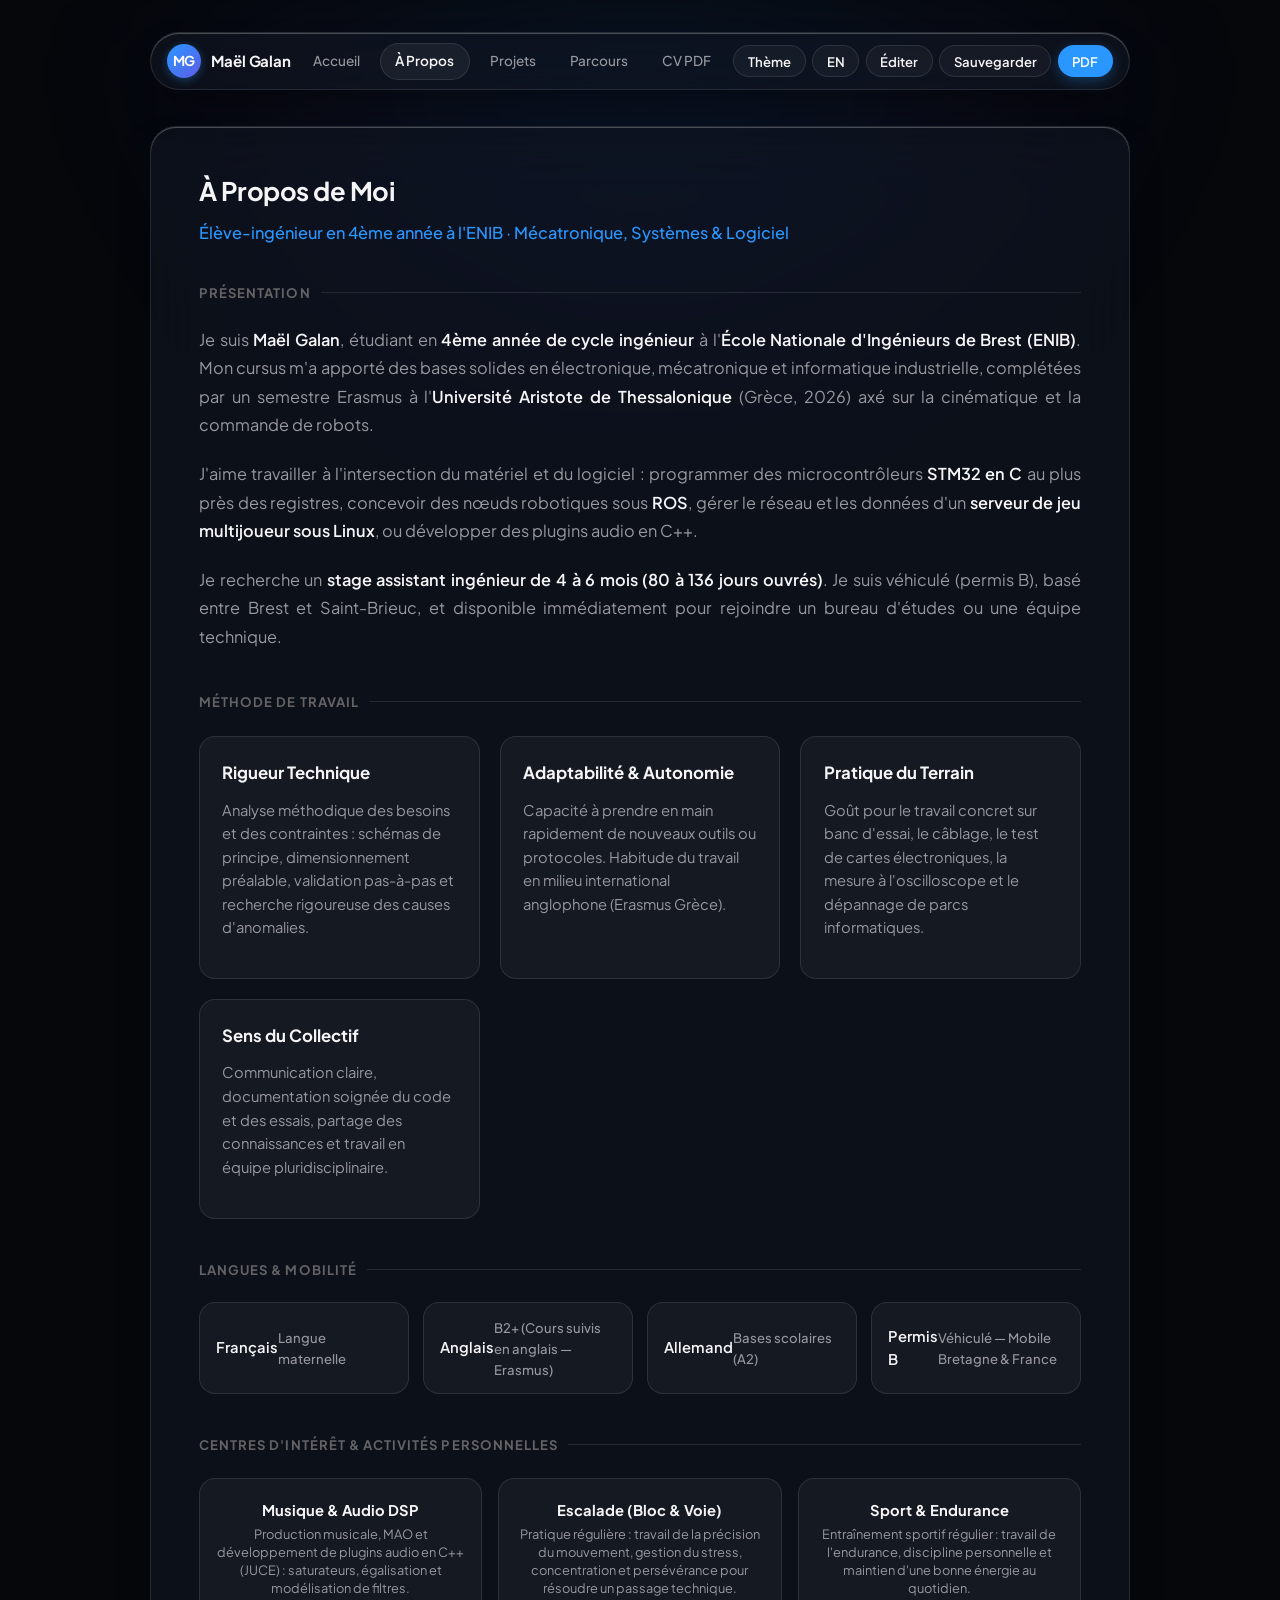
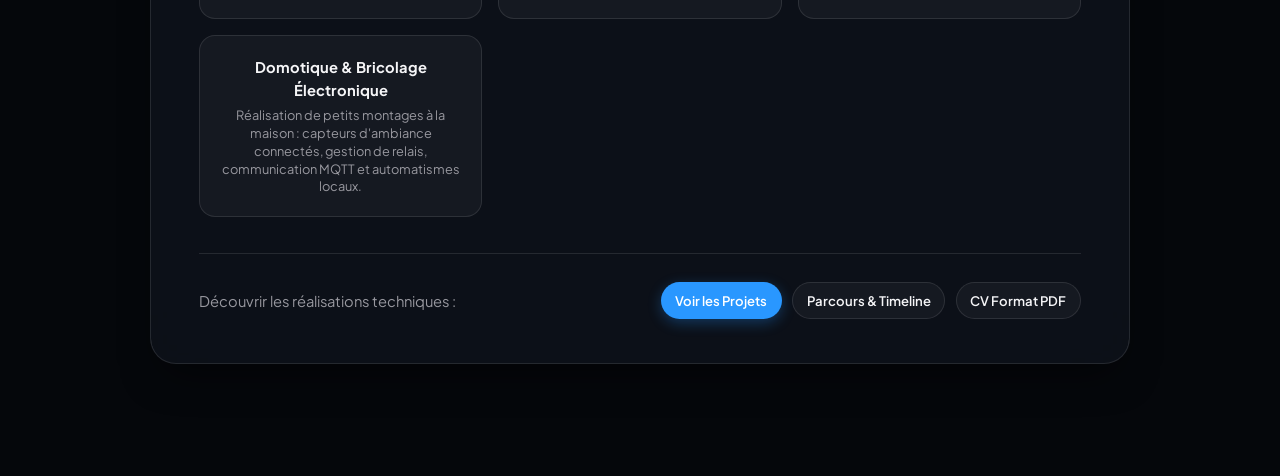
==== commit 3629de34: "Add files via upload" ====
--- a/about.html
+++ b/about.html
@@ -3,341 +3,300 @@
 <head>
     <meta charset="UTF-8">
     <meta name="viewport" content="width=device-width, initial-scale=1.0">
-    <title>Mael — À Propos &amp; Compétences</title>
-    <meta name="description" content="Présentation, soft skills, compétences linguistiques et méthodologies d'ingénierie de Mael.">
+    <title>Maël Galan — À Propos &amp; Profil</title>
+    <meta name="description" content="Présentation, démarche d'ingénieur, centres d'intérêt et compétences de Maël Galan : élève-ingénieur en 4ème année à l'ENIB.">
     <link rel="stylesheet" href="style.css">
 </head>
 <body>
 
-    <!-- Arrière-plan Ambiant Immersif pour réfraction optique QuickLiquid -->
-    <div class="ambient-backdrop no-print" aria-hidden="true">
-        <div class="ambient-orb orb-1"></div>
-        <div class="ambient-orb orb-2"></div>
-        <div class="ambient-orb orb-3"></div>
-        <div class="ambient-grid"></div>
-    </div>
-
-    <div class="site-wrapper">
-        <!-- En-tête Global avec Branding & Navigation (Dock Flottant Liquid Glass) -->
-        <header class="top-header no-print">
-            <div class="brand-block">
-                <a href="index.html" class="brand-link">
-                    <span class="brand-prompt">&gt;_</span>
-                    <span>mael::dev</span>
-                </a>
-                <span class="status-pill">
-                    <span class="pulse-dot"></span>
-                    <span class="lang-fr">Disponible</span>
-                    <span class="lang-en">Available</span>
-                </span>
-            </div>
-
-            <nav class="nav-bar" aria-label="Navigation principale">
-                <a href="index.html" class="nav-link">
+    <!-- Halo Ambiant Supérieur -->
+    <div class="ambient-aurora" aria-hidden="true"></div>
+
+    <div class="content-container">
+
+        <!-- Barre de Navigation iOS (Dynamic Glass Island) -->
+        <header class="ios-island no-print" aria-label="Navigation principale">
+            <a href="index.html" class="island-brand" title="Accueil">
+                <div class="island-avatar">MG</div>
+                <span class="island-title">Maël Galan</span>
+            </a>
+
+            <nav class="island-nav-links" aria-label="Navigation">
+                <a href="index.html" class="nav-pill-link">
                     <span class="lang-fr">Accueil</span>
                     <span class="lang-en">Home</span>
                 </a>
-                <a href="about.html" class="nav-link active">
+                <a href="about.html" class="nav-pill-link active">
                     <span class="lang-fr">À Propos</span>
                     <span class="lang-en">About</span>
                 </a>
-                <a href="projets.html" class="nav-link">
+                <a href="projets.html" class="nav-pill-link">
                     <span class="lang-fr">Projets</span>
                     <span class="lang-en">Projects</span>
                 </a>
-                <a href="parcours.html" class="nav-link">
+                <a href="parcours.html" class="nav-pill-link">
                     <span class="lang-fr">Parcours</span>
                     <span class="lang-en">Career</span>
                 </a>
-                <a href="cv.html" class="nav-link cv-link">
-                    <span class="lang-fr">CV Format PDF</span>
-                    <span class="lang-en">CV / Resume</span>
+                <a href="cv.html" class="nav-pill-link" target="_blank" title="Consulter le CV officiel">
+                    <span class="lang-fr">CV PDF</span>
+                    <span class="lang-en">Resume</span>
                 </a>
             </nav>
+
+            <div class="island-controls">
+                <button id="theme-toggle-btn" class="ios-btn" onclick="toggleTheme()" title="Basculer le thème">
+                    <span class="lang-fr">Thème</span><span class="lang-en">Theme</span>
+                </button>
+                <button id="lang-toggle-btn" class="ios-btn" onclick="toggleLang()" title="Changer la langue">
+                    <span>EN</span>
+                </button>
+                <button id="edit-toggle-btn" class="ios-btn" onclick="toggleEditMode()" title="Éditer le texte directement">
+                    <span class="lang-fr">Éditer</span><span class="lang-en">Edit</span>
+                </button>
+                <button class="ios-btn" onclick="saveHTML()" title="Sauvegarder les modifications">
+                    <span>Sauvegarder</span>
+                </button>
+                <button class="ios-btn primary" onclick="downloadPDF()" title="Imprimer ou enregistrer en PDF">
+                    <span>PDF</span>
+                </button>
+            </div>
         </header>
-
-        <!-- Barre d'Outils Unifiée -->
-        <section class="controls-bar no-print" aria-label="Contrôles du portfolio">
-            <div class="controls-info">
-                <span>sys::station [v2.4]</span>
-                <span style="opacity: 0.5;">|</span>
-                <span class="lang-fr">À Propos &amp; Profil</span>
-                <span class="lang-en">About &amp; Profile</span>
-            </div>
-
-            <div class="controls-buttons">
-                <button id="theme-toggle-btn" class="btn-ctrl" onclick="toggleTheme()" title="Basculer le thème">
-                    <span>☀️ <span class="lang-fr">Mode Clair</span><span class="lang-en">Light Mode</span></span>
-                </button>
-                <button id="lang-toggle-btn" class="btn-ctrl" onclick="toggleLang()" title="Changer la langue">
-                    <span>🇬🇧 English</span>
-                </button>
-                <button id="edit-toggle-btn" class="btn-ctrl edit-btn" onclick="toggleEditMode()" title="Modifier les textes directement">
-                    <span>✏️ <span class="lang-fr">Éditer</span><span class="lang-en">Edit</span></span>
-                </button>
-                <button class="btn-ctrl" onclick="saveHTML()" title="Télécharger la page HTML avec vos modifications">
-                    <span>💾 <span class="lang-fr">Sauvegarder HTML</span><span class="lang-en">Save HTML</span></span>
-                </button>
-                <button class="btn-ctrl primary" onclick="downloadPDF()" title="Imprimer ou exporter en PDF">
-                    <span>📄 <span class="lang-fr">Exporter PDF</span><span class="lang-en">Export PDF</span></span>
-                </button>
-            </div>
-        </section>
 
         <!-- Bannière Mode Édition -->
         <div class="edit-mode-banner no-print">
-            <span>✏️ <strong>Mode Édition Actif :</strong> Cliquez sur n'importe quel texte pour le modifier directement. Cliquez ensuite sur "Sauvegarder HTML" pour exporter vos changements.</span>
-            <button class="btn-ctrl" onclick="toggleEditMode()" style="padding: 0.2rem 0.5rem; font-size: 0.75rem;">Fermer</button>
+            <span><strong>Mode Édition Activé :</strong> Cliquez sur n'importe quel texte pour le modifier directement sur la page.</span>
+            <button class="ios-btn" onclick="saveHTML()" style="padding: 0.3rem 0.75rem;">Sauvegarder</button>
         </div>
 
         <!-- Contenu Principal -->
-        <main class="content-card">
-            <div class="terminal-prompt font-mono">
-                <span class="user">mael</span>@<span class="host">workstation</span>:<span class="path">~/portfolio</span>$ cat about_me.md
-            </div>
-
-            <!-- Présentation Personnelle & Vision -->
-            <div class="editable-area">
-                <header style="margin-bottom: 2rem;">
-                    <h1>
-                        <span class="lang-fr">À Propos de Moi</span>
-                        <span class="lang-en">About Me</span>
-                    </h1>
-                    <p class="font-mono" style="color: var(--accent-emerald); font-size: 1.05rem;">
-                        <span class="lang-fr">&gt; Profil d'ingénieur, démarche scientifique &amp; autonomie opérationnelle</span>
-                        <span class="lang-en">&gt; Engineering profile, scientific mindset &amp; operational autonomy</span>
-                    </p>
-                </header>
-
-                <section style="margin-bottom: 2.5rem;">
-                    <h2>
-                        <span class="section-prefix">01.</span>
-                        <span class="lang-fr">Présentation &amp; Philosophie Technique</span>
-                        <span class="lang-en">Background &amp; Technical Philosophy</span>
-                    </h2>
-
-                    <p style="text-align: justify; font-size: 1.02rem; line-height: 1.7;">
-                        <span class="lang-fr">
-                            Actuellement étudiant en cycle ingénieur à l'<strong>École Nationale d'Ingénieurs de Brest (ENIB)</strong>, mon cursus s'articule autour des systèmes électroniques, du génie logiciel et du contrôle-commande. Convaincu que l'excellence en ingénierie requiert une compréhension de l'ensemble de la chaîne de valeur — du silicium jusqu'à la couche réseau —, j'ai complété ma formation par un semestre de mobilité internationale à l'<strong>Université Aristote de Thessalonique</strong> (Grèce), orienté vers la mécatronique et la robotique autonome.
+        <main class="content-card editable-area" id="page-content">
+
+            <!-- En-tête Section -->
+            <header style="margin-bottom: 2.25rem;">
+                <h1 class="section-title">
+                    <span class="lang-fr">À Propos de Moi</span>
+                    <span class="lang-en">About Me</span>
+                </h1>
+                <div class="section-subtitle">
+                    <span class="lang-fr">Élève-ingénieur en 4ème année à l'ENIB · Mécatronique, Systèmes &amp; Logiciel</span>
+                    <span class="lang-en">4th-Year Engineering Student at ENIB · Mechatronics, Systems &amp; Software</span>
+                </div>
+            </header>
+
+            <!-- 1. Présentation & Démarche -->
+            <section style="margin-bottom: 2.5rem;">
+                <div class="section-label">
+                    <span class="lang-fr">Présentation</span>
+                    <span class="lang-en">Background</span>
+                </div>
+
+                <p class="prose">
+                    <span class="lang-fr">
+                        Je suis <strong>Maël Galan</strong>, étudiant en <strong>4ème année de cycle ingénieur</strong> à l'<strong>École Nationale d'Ingénieurs de Brest (ENIB)</strong>. Mon cursus m'a apporté des bases solides en électronique, mécatronique et informatique industrielle, complétées par un semestre Erasmus à l'<strong>Université Aristote de Thessalonique</strong> (Grèce, 2026) axé sur la cinématique et la commande de robots.
+                    </span>
+                    <span class="lang-en">
+                        I am <strong>Maël Galan</strong>, currently in my <strong>4th year of engineering studies</strong> at the <strong>École Nationale d'Ingénieurs de Brest (ENIB)</strong>. My curriculum covers electronics, mechatronics, and industrial computing, supplemented by an Erasmus semester at the <strong>Aristotle University of Thessaloniki</strong> (Greece, 2026) focused on robot kinematics and control.
+                    </span>
+                </p>
+
+                <p class="prose">
+                    <span class="lang-fr">
+                        J'aime travailler à l'intersection du matériel et du logiciel : programmer des microcontrôleurs <strong>STM32 en C</strong> au plus près des registres, concevoir des nœuds robotiques sous <strong>ROS</strong>, gérer le réseau et les données d'un <strong>serveur de jeu multijoueur sous Linux</strong>, ou développer des plugins audio en C++.
+                    </span>
+                    <span class="lang-en">
+                        I enjoy working at the hardware-software boundary: programming <strong>STM32 MCUs in C</strong> directly with registers, building robotics nodes in <strong>ROS</strong>, managing network and data flow for a <strong>multiplayer game server under Linux</strong>, or developing C++ audio plugins.
+                    </span>
+                </p>
+
+                <p class="prose">
+                    <span class="lang-fr">
+                        Je recherche un <strong>stage assistant ingénieur de 4 à 6 mois (80 à 136 jours ouvrés)</strong>. Je suis véhiculé (permis B), basé entre Brest et Saint-Brieuc, et disponible immédiatement pour rejoindre un bureau d'études ou une équipe technique.
+                    </span>
+                    <span class="lang-en">
+                        I am seeking an <strong>assistant engineer internship of 4 to 6 months (80 to 136 working days)</strong>. I hold a valid driver's license with personal vehicle, based between Brest and Saint-Brieuc, with immediate availability.
+                    </span>
+                </p>
+            </section>
+
+            <!-- 2. Méthode de travail & Qualités professionnelles -->
+            <section style="margin-bottom: 2.5rem;">
+                <div class="section-label">
+                    <span class="lang-fr">Méthode de Travail</span>
+                    <span class="lang-en">Working Approach</span>
+                </div>
+
+                <div class="skills-columns">
+                    <div class="skill-category-card">
+                        <div class="skill-category-title">
+                            <span class="lang-fr">Rigueur Technique</span>
+                            <span class="lang-en">Technical Rigor</span>
+                        </div>
+                        <p>
+                            <span class="lang-fr">Analyse méthodique des besoins et des contraintes : schémas de principe, dimensionnement préalable, validation pas-à-pas et recherche rigoureuse des causes d'anomalies.</span>
+                            <span class="lang-en">Methodical analysis of constraints: preliminary dimensioning, modular testing, and systematic root-cause troubleshooting.</span>
+                        </p>
+                    </div>
+
+                    <div class="skill-category-card">
+                        <div class="skill-category-title">
+                            <span class="lang-fr">Adaptabilité &amp; Autonomie</span>
+                            <span class="lang-en">Adaptability &amp; Autonomy</span>
+                        </div>
+                        <p>
+                            <span class="lang-fr">Capacité à prendre en main rapidement de nouveaux outils ou protocoles. Habitude du travail en milieu international anglophone (Erasmus Grèce).</span>
+                            <span class="lang-en">Fast onboarding onto unfamiliar tools or communication protocols. Comfortable working in English-speaking international environments.</span>
+                        </p>
+                    </div>
+
+                    <div class="skill-category-card">
+                        <div class="skill-category-title">
+                            <span class="lang-fr">Pratique du Terrain</span>
+                            <span class="lang-en">Hands-On Mindset</span>
+                        </div>
+                        <p>
+                            <span class="lang-fr">Goût pour le travail concret sur banc d'essai, le câblage, le test de cartes électroniques, la mesure à l'oscilloscope et le dépannage de parcs informatiques.</span>
+                            <span class="lang-en">Enjoy hands-on work on test benches, circuit wiring, PCB bring-up, oscilloscope probing, and hardware troubleshooting.</span>
+                        </p>
+                    </div>
+
+                    <div class="skill-category-card">
+                        <div class="skill-category-title">
+                            <span class="lang-fr">Sens du Collectif</span>
+                            <span class="lang-en">Team Spirit</span>
+                        </div>
+                        <p>
+                            <span class="lang-fr">Communication claire, documentation soignée du code et des essais, partage des connaissances et travail en équipe pluridisciplinaire.</span>
+                            <span class="lang-en">Clear technical communication, clean code and test documentation, knowledge sharing, and multidisciplinary collaboration.</span>
+                        </p>
+                    </div>
+                </div>
+            </section>
+
+            <!-- 3. Langues & Mobilité -->
+            <section style="margin-bottom: 2.5rem;">
+                <div class="section-label">
+                    <span class="lang-fr">Langues &amp; Mobilité</span>
+                    <span class="lang-en">Languages &amp; Mobility</span>
+                </div>
+
+                <div class="lang-capsules">
+                    <div class="lang-card">
+                        <span class="lang-name">Français</span>
+                        <span class="lang-level">
+                            <span class="lang-fr">Langue maternelle</span>
+                            <span class="lang-en">Native</span>
                         </span>
-                        <span class="lang-en">
-                            Currently enrolled in the graduate engineering program at the <strong>École Nationale d'Ingénieurs de Brest (ENIB)</strong>, my curriculum centers on electronic systems, software engineering, and control theory. Convinced that true engineering proficiency demands a comprehensive grasp of the full stack — from silicon gates up to distributed networks —, I enhanced my education with an international semester at the <strong>Aristotle University of Thessaloniki</strong> (Greece), focusing on mechatronics and autonomous robotics.
+                    </div>
+                    <div class="lang-card">
+                        <span class="lang-name">Anglais</span>
+                        <span class="lang-level">
+                            <span class="lang-fr">B2+ (Cours suivis en anglais — Erasmus)</span>
+                            <span class="lang-en">B2+ (Taught in English — Erasmus)</span>
                         </span>
-                    </p>
-
-                    <p style="text-align: justify; font-size: 1.02rem; line-height: 1.7;">
-                        <span class="lang-fr">
-                            Sérieux, extrêmement adaptable et animé par une curiosité constante, je m'épanouis dans les environnements techniques exigeants. Mon investissement personnel dans des projets d'envergure (moteur multijoueur asynchrone SLASHER, simulations de réseaux moléculaires AnyLogic, plugins audio C++/JUCE) témoigne de ma capacité à appréhender rapidement des documentations complexes, à architecturer des solutions pérennes et à travailler en autonomie complète.
+                    </div>
+                    <div class="lang-card">
+                        <span class="lang-name">Allemand</span>
+                        <span class="lang-level">
+                            <span class="lang-fr">Bases scolaires (A2)</span>
+                            <span class="lang-en">Elementary (A2)</span>
                         </span>
-                        <span class="lang-en">
-                            Committed, highly adaptable, and driven by continuous curiosity, I thrive in demanding technical contexts. My personal investments into production-scale projects (the SLASHER asynchronous multiplayer engine, AnyLogic nanonetwork simulations, and C++/JUCE audio plugins) demonstrate my aptitude for mastering dense specifications, designing robust architectures, and executing with total autonomy.
+                    </div>
+                    <div class="lang-card">
+                        <span class="lang-name">Permis B</span>
+                        <span class="lang-level">
+                            <span class="lang-fr">Véhiculé — Mobile Bretagne &amp; France</span>
+                            <span class="lang-en">Own vehicle — Fully mobile</span>
                         </span>
-                    </p>
-
-                    <p style="text-align: justify; font-size: 1.02rem; line-height: 1.7;">
-                        <span class="lang-fr">
-                            Je suis pleinement disponible pour des missions d'ingénierie, stages et emplois saisonniers (y compris en horaires de nuit ou décalés), avec une disponibilité immédiate et une grande flexibilité géographique.
-                        </span>
-                        <span class="lang-en">
-                            I am fully available for engineering assignments, internships, and seasonal technical missions (including night or flexible shifts), with immediate availability and high mobility across France and internationally.
-                        </span>
-                    </p>
-                </section>
-
-                <!-- Soft Skills & Qualités d'Ingénieur -->
-                <section style="margin-bottom: 2.5rem;">
-                    <h2>
-                        <span class="section-prefix">02.</span>
-                        <span class="lang-fr">Soft Skills &amp; Compétences Humaines</span>
-                        <span class="lang-en">Soft Skills &amp; Professional Traits</span>
-                    </h2>
-
-                    <div class="skills-columns">
-                        <div class="skill-category-card">
-                            <div class="skill-category-title">
-                                <span>🧠</span>
-                                <span class="lang-fr">Rigueur Analytique &amp; Résolution de Problèmes</span>
-                                <span class="lang-en">Analytical Rigor &amp; Problem Solving</span>
-                            </div>
-                            <p style="font-size: 0.92rem; color: var(--text-secondary);">
-                                <span class="lang-fr">Capacité à décomposer des systèmes complexes en sous-problèmes élémentaires, modélisation mathématique rigoureuse et traçabilité des bugs.</span>
-                                <span class="lang-en">Ability to decompose complex systems into solvable modules, rigorous mathematical modeling, and systematic root-cause debugging.</span>
-                            </p>
-                        </div>
-
-                        <div class="skill-category-card">
-                            <div class="skill-category-title">
-                                <span>🌍</span>
-                                <span class="lang-fr">Adaptabilité &amp; Immersion Internationale</span>
-                                <span class="lang-en">Adaptability &amp; International Mindset</span>
-                            </div>
-                            <p style="font-size: 0.92rem; color: var(--text-secondary);">
-                                <span class="lang-fr">Habitude d'évoluer en contextes multiculturels (Erasmus Grèce), maîtrise de l'anglais technique et assimilation ultra-rapide de nouvelles stacks.</span>
-                                <span class="lang-en">Comfortable in multicultural teams (Erasmus Greece), fluent technical English, and swift onboarding onto unfamiliar technological stacks.</span>
-                            </p>
-                        </div>
-
-                        <div class="skill-category-card">
-                            <div class="skill-category-title">
-                                <span>🎯</span>
-                                <span class="lang-fr">Autonomie &amp; Sens des Responsabilités</span>
-                                <span class="lang-en">Autonomy &amp; Ownership</span>
-                            </div>
-                            <p style="font-size: 0.92rem; color: var(--text-secondary);">
-                                <span class="lang-fr">Prise en charge complète de projets de bout en bout, respect strict des engagements, gestion proactive des priorités et polyvalence.</span>
-                                <span class="lang-en">End-to-end project ownership, strict deadline compliance, proactive issue escalation, and versatile multitasking.</span>
-                            </p>
-                        </div>
-
-                        <div class="skill-category-card">
-                            <div class="skill-category-title">
-                                <span>💬</span>
-                                <span class="lang-fr">Communication &amp; Esprit d'Équipe</span>
-                                <span class="lang-en">Communication &amp; Team Collaboration</span>
-                            </div>
-                            <p style="font-size: 0.92rem; color: var(--text-secondary);">
-                                <span class="lang-fr">Aisance à l'oral comme à l'écrit, rédaction de documentation technique claire, transmission des connaissances et écoute active.</span>
-                                <span class="lang-en">Clear written and oral technical communication, structured documentation writing, constructive knowledge sharing, and active listening.</span>
-                            </p>
-                        </div>
-                    </div>
-                </section>
-
-                <!-- Compétences Linguistiques -->
-                <section style="margin-bottom: 2.5rem;">
-                    <h2>
-                        <span class="section-prefix">03.</span>
-                        <span class="lang-fr">Langues Pratiquées</span>
-                        <span class="lang-en">Languages</span>
-                    </h2>
-
-                    <div class="metrics-grid">
-                        <div class="metric-card">
-                            <div class="metric-number">Français</div>
-                            <div class="metric-label">Langue Maternelle</div>
-                            <div class="metric-desc">Communication orale et écrite irréprochable, animation de présentations techniques.</div>
-                        </div>
-
-                        <div class="metric-card">
-                            <div class="metric-number">Anglais</div>
-                            <div class="metric-label">Niveau B2+ / Professionnel</div>
-                            <div class="metric-desc">Cours d'ingénierie suivis en anglais, rédaction de documentations techniques et échanges quotidiens en mobilité internationale.</div>
-                        </div>
-
-                        <div class="metric-card">
-                            <div class="metric-number">Allemand</div>
-                            <div class="metric-label">Bases A2</div>
-                            <div class="metric-desc">Notions fondamentales acquises en milieu scolaire, communication basique.</div>
-                        </div>
-
-                        <div class="metric-card">
-                            <div class="metric-number">Grec</div>
-                            <div class="metric-label">Immersion Quotidienne</div>
-                            <div class="metric-desc">Vocabulaire du quotidien acquis lors du semestre de mobilité à Thessalonique.</div>
-                        </div>
-                    </div>
-                </section>
-
-                <!-- Outillage & Environnements -->
-                <section style="margin-bottom: 2rem;">
-                    <h2>
-                        <span class="section-prefix">04.</span>
-                        <span class="lang-fr">Méthodologies &amp; Environnements de Travail</span>
-                        <span class="lang-en">Methodologies &amp; Tooling</span>
-                    </h2>
-
-                    <div class="skills-columns">
-                        <div class="skill-category-card">
-                            <div class="skill-category-title">
-                                <span>🛠️</span>
-                                <span>Systèmes &amp; Ligne de Commande</span>
-                            </div>
-                            <div class="skill-pills">
-                                <span class="skill-pill">Linux (Ubuntu / Debian)</span>
-                                <span class="skill-pill">Bash &amp; Shell Scripting</span>
-                                <span class="skill-pill">SSH / SCP</span>
-                                <span class="skill-pill">Git / GitHub CLI</span>
-                                <span class="skill-pill">Gestion de Dépendances</span>
-                            </div>
-                        </div>
-
-                        <div class="skill-category-card">
-                            <div class="skill-category-title">
-                                <span>📐</span>
-                                <span>Conception &amp; Simulation d'Ingénierie</span>
-                            </div>
-                            <div class="skill-pills">
-                                <span class="skill-pill">SolidWorks</span>
-                                <span class="skill-pill">Catia V5</span>
-                                <span class="skill-pill">AnyLogic Multi-agents</span>
-                                <span class="skill-pill">Gazebo &amp; RViz</span>
-                                <span class="skill-pill">MATLAB / Simulink (Notions)</span>
-                            </div>
-                        </div>
-
-                        <div class="skill-category-card">
-                            <div class="skill-category-title">
-                                <span>⚡</span>
-                                <span>Compilateurs &amp; Écosystèmes Dév</span>
-                            </div>
-                            <div class="skill-pills">
-                                <span class="skill-pill">GCC / Clang</span>
-                                <span class="skill-pill">CMake / Projucer</span>
-                                <span class="skill-pill">Maven / Gradle</span>
-                                <span class="skill-pill">Cargo (Rust)</span>
-                                <span class="skill-pill">Valgrind / GDB</span>
-                            </div>
-                        </div>
-
-                        <div class="skill-category-card">
-                            <div class="skill-category-title">
-                                <span>🔌</span>
-                                <span>Matériel &amp; Mesure Électronique</span>
-                            </div>
-                            <div class="skill-pills">
-                                <span class="skill-pill">Oscilloscopes numériques</span>
-                                <span class="skill-pill">Générateurs BF</span>
-                                <span class="skill-pill">Brasage CMS &amp; Traversant</span>
-                                <span class="skill-pill">Diodes TVS &amp; Varistances</span>
-                                <span class="skill-pill">Diagnostic cartes mères</span>
-                            </div>
-                        </div>
-                    </div>
-                </section>
-            </div>
-
-            <!-- Lien de continuité -->
-            <section style="margin-top: 2.5rem; border-top: 1px solid var(--glass-border); padding-top: 1.75rem;">
-                <div style="display: flex; justify-content: space-between; align-items: center; flex-wrap: wrap; gap: 1.25rem;">
-                    <div>
-                        <span class="font-mono" style="color: var(--accent-emerald); font-size: 0.9rem; font-weight: 600;">&gt; Découvrir les projets concrets :</span>
-                    </div>
-                    <div>
-                        <a href="projets.html" class="btn-ctrl primary">
-                            <span class="lang-fr">Explorer la grille des projets →</span>
-                            <span class="lang-en">Explore project showcase →</span>
-                        </a>
-                    </div>
-                </div>
-            </section>
+                    </div>
+                </div>
+            </section>
+
+            <!-- 4. Centres d'Intérêt & Passions Personnelles (Sobre & Humain) -->
+            <section style="margin-bottom: 2rem;">
+                <div class="section-label">
+                    <span class="lang-fr">Centres d'Intérêt &amp; Activités Personnelles</span>
+                    <span class="lang-en">Personal Interests &amp; Activities</span>
+                </div>
+
+                <div class="interests-grid" style="grid-template-columns: repeat(auto-fit, minmax(220px, 1fr));">
+                    <!-- Passion 1 : Musique & Audio DSP -->
+                    <div class="interest-card">
+                        <div class="interest-label">
+                            <span class="lang-fr">Musique &amp; Audio DSP</span>
+                            <span class="lang-en">Music &amp; Audio DSP</span>
+                        </div>
+                        <div class="interest-sub">
+                            <span class="lang-fr">Production musicale, MAO et développement de plugins audio en C++ (JUCE) : saturateurs, égalisation et modélisation de filtres.</span>
+                            <span class="lang-en">Music production, DAW sound design, and C++ (JUCE) audio plugin development: saturation, filtering, and dynamic shaping.</span>
+                        </div>
+                    </div>
+
+                    <!-- Passion 2 : Escalade -->
+                    <div class="interest-card">
+                        <div class="interest-label">
+                            <span class="lang-fr">Escalade (Bloc &amp; Voie)</span>
+                            <span class="lang-en">Climbing (Bouldering &amp; Lead)</span>
+                        </div>
+                        <div class="interest-sub">
+                            <span class="lang-fr">Pratique régulière : travail de la précision du mouvement, gestion du stress, concentration et persévérance pour résoudre un passage technique.</span>
+                            <span class="lang-en">Regular practice: movement precision, composure under fatigue, concentration, and perseverance on technical crux sequences.</span>
+                        </div>
+                    </div>
+
+                    <!-- Passion 3 : Sport & Condition Physique -->
+                    <div class="interest-card">
+                        <div class="interest-label">
+                            <span class="lang-fr">Sport &amp; Endurance</span>
+                            <span class="lang-en">Sports &amp; Endurance</span>
+                        </div>
+                        <div class="interest-sub">
+                            <span class="lang-fr">Entraînement sportif régulier : travail de l'endurance, discipline personnelle et maintien d'une bonne énergie au quotidien.</span>
+                            <span class="lang-en">Consistent athletic training: endurance, personal discipline, and maintaining high energy levels.</span>
+                        </div>
+                    </div>
+
+                    <!-- Passion 4 : Domotique & Maison Connectée -->
+                    <div class="interest-card">
+                        <div class="interest-label">
+                            <span class="lang-fr">Domotique &amp; Bricolage Électronique</span>
+                            <span class="lang-en">Home IoT &amp; Electronics DIY</span>
+                        </div>
+                        <div class="interest-sub">
+                            <span class="lang-fr">Réalisation de petits montages à la maison : capteurs d'ambiance connectés, gestion de relais, communication MQTT et automatismes locaux.</span>
+                            <span class="lang-en">Hands-on home projects: wireless environmental sensors, relay drivers, local MQTT networking, and domestic automation.</span>
+                        </div>
+                    </div>
+                </div>
+            </section>
+
+            <!-- Redirections Rapides -->
+            <section style="margin-top: 2.25rem; border-top: 1px solid var(--glass-border); padding-top: 1.75rem; display: flex; justify-content: space-between; align-items: center; flex-wrap: wrap; gap: 1rem;">
+                <div>
+                    <span style="color: var(--text-secondary); font-size: 0.92rem;">
+                        <span class="lang-fr">Découvrir les réalisations techniques :</span>
+                        <span class="lang-en">Discover technical projects:</span>
+                    </span>
+                </div>
+                <div style="display: flex; gap: 0.65rem; flex-wrap: wrap;">
+                    <a href="projets.html" class="ios-btn primary">
+                        <span class="lang-fr">Voir les Projets</span><span class="lang-en">View Projects</span>
+                    </a>
+                    <a href="parcours.html" class="ios-btn">
+                        <span class="lang-fr">Parcours &amp; Timeline</span><span class="lang-en">Career &amp; Timeline</span>
+                    </a>
+                    <a href="cv.html" class="ios-btn" target="_blank">
+                        <span class="lang-fr">CV Format PDF</span><span class="lang-en">Resume (PDF)</span>
+                    </a>
+                </div>
+            </section>
+
         </main>
-
-        <!-- Pied de Page -->
-        <footer class="site-footer">
-            <div>
-                <span>© 2026 Mael — Profil d'Ingénieur &amp; Compétences</span>
-            </div>
-            <div class="footer-links">
-                <a href="index.html">Accueil</a>
-                <a href="about.html">À Propos</a>
-                <a href="projets.html">Projets</a>
-                <a href="parcours.html">Parcours</a>
-                <a href="cv.html">CV</a>
-            </div>
-        </footer>
     </div>
 
-    <script src="quick-liquid.js"></script>
+    <!-- Toast Notification Flottant iOS -->
+    <div id="ios-toast" class="ios-toast" role="status" aria-live="polite"></div>
+
     <script src="script.js"></script>
 </body>
 </html>
--- a/style.css
+++ b/style.css
@@ -1,118 +1,90 @@
 /* ==========================================================================
-   PORTFOLIO MAEL — DIRECTION ARTISTIQUE APPLE LIQUID GLASS (VisionOS / macOS)
-   Intégration optique QuickLiquid, réfraction temps réel, reflets spéculaires & typographie moderne
+   PORTFOLIO MAËL GALAN — APPLE iOS LIQUID GLASS DESIGN SYSTEM
+   Direction Artistique unifiée (iOS 18 / VisionOS inspired)
+   Style épuré, authentique, ultra-premium, fluide et réactif
    ========================================================================== */
 
-@import url('https://fonts.googleapis.com/css2?family=Inter:wght@300;400;500;600;700;800&family=JetBrains+Mono:wght@400;500;600;700&display=swap');
-
-/* --- 1. Tokens & Design System Global --- */
+@import url('https://fonts.googleapis.com/css2?family=Plus+Jakarta+Sans:wght@300;400;500;600;700;800&family=JetBrains+Mono:wght@400;500;600&display=swap');
+
+/* --- 1. Variables & Tokens Globaux --- */
 :root {
-    /* Typographie */
-    --font-sans: -apple-system, BlinkMacSystemFont, 'Inter', 'SF Pro Display', 'SF Pro Text', 'Segoe UI', Roboto, sans-serif;
+    /* Typographie Apple System */
+    --font-sans: -apple-system, BlinkMacSystemFont, "Plus Jakarta Sans", "SF Pro Display", "SF Pro Text", "Helvetica Neue", sans-serif;
     --font-mono: 'JetBrains Mono', SFMono-Regular, Menlo, Monaco, Consolas, monospace;
 
-    /* Thème Sombre : VisionOS Obsidian & Titanium (Défaut) */
-    --bg-canvas: #07090e;
-    --bg-glass-base: rgba(18, 24, 38, 0.45);
-    --bg-glass-card: rgba(22, 28, 44, 0.40);
-    --bg-glass-subtle: rgba(255, 255, 255, 0.035);
-    --bg-glass-hover: rgba(255, 255, 255, 0.07);
+    /* Thème Sombre — Obsidian Deep Space (Défaut) */
+    --bg-canvas: #05070b;
+    --bg-glass-card: rgba(18, 22, 32, 0.65);
+    --bg-glass-subtle: rgba(255, 255, 255, 0.04);
+    --bg-glass-hover: rgba(255, 255, 255, 0.08);
     --bg-glass-active: rgba(255, 255, 255, 0.12);
-
-    /* Verre & Réfraction Spéculaire */
-    --glass-border: rgba(255, 255, 255, 0.12);
-    --glass-border-highlight: rgba(255, 255, 255, 0.28);
-    --glass-border-active: rgba(255, 255, 255, 0.40);
-    --glass-specular-top: rgba(255, 255, 255, 0.22);
-    --glass-blur: blur(28px) saturate(190%);
-    --glass-blur-heavy: blur(40px) saturate(200%);
-
-    /* Typographie & Contraste */
-    --text-primary: #f8fafc;
-    --text-secondary: #94a3b8;
-    --text-muted: #64748b;
-    --text-heading-gradient: linear-gradient(180deg, #ffffff 0%, #cbd5e1 100%);
-
-    /* Accents Apple & Systèmes */
-    --accent-emerald: #34d399;
-    --accent-emerald-glow: rgba(52, 211, 153, 0.25);
-    --accent-emerald-border: rgba(52, 211, 153, 0.35);
-    --accent-emerald-bg: rgba(52, 211, 153, 0.10);
-
-    --accent-blue: #38bdf8;
-    --accent-blue-glow: rgba(56, 189, 248, 0.22);
-    --accent-blue-border: rgba(56, 189, 248, 0.35);
-    --accent-blue-bg: rgba(56, 189, 248, 0.10);
-
-    --accent-amber: #fbbf24;
-    --accent-amber-glow: rgba(251, 191, 36, 0.22);
-    --accent-amber-border: rgba(251, 191, 36, 0.35);
-    --accent-amber-bg: rgba(251, 191, 36, 0.10);
-
-    --accent-purple: #a855f7;
-    --danger-red: #f87171;
-
-    /* Rayons de courbure Apple (Squircle / Smooth Radii) */
-    --radius-xs: 8px;
-    --radius-sm: 12px;
-    --radius-md: 18px;
-    --radius-lg: 24px;
-    --radius-xl: 32px;
+    --bg-pill: rgba(255, 255, 255, 0.06);
+
+    /* Verre Liquide & Réfraction Spéculaire Optique */
+    --glass-border: rgba(255, 255, 255, 0.10);
+    --glass-border-highlight: rgba(255, 255, 255, 0.22);
+    --glass-specular: inset 0 1px 0 rgba(255, 255, 255, 0.25), 0 20px 40px -15px rgba(0, 0, 0, 0.6);
+    --glass-blur: blur(36px) saturate(180%);
+
+    /* Textes & Contrastes */
+    --text-primary: #f5f5f7;
+    --text-secondary: #98989f;
+    --text-tertiary: #636366;
+
+    /* Accents iOS subtils */
+    --ios-blue: #2997ff;
+    --ios-blue-subtle: rgba(41, 151, 255, 0.12);
+    --ios-green: #30d158;
+    --ios-green-subtle: rgba(48, 209, 88, 0.14);
+    --ios-indigo: #5e5ce6;
+    --ios-indigo-subtle: rgba(94, 92, 230, 0.14);
+    --ios-amber: #ff9f0a;
+    --ios-amber-subtle: rgba(255, 159, 10, 0.12);
+    --ios-purple: #bf5af2;
+    --ios-purple-subtle: rgba(191, 90, 242, 0.12);
+
+    /* Rayons de courbure Apple (Squircles) */
+    --radius-card: 26px;
+    --radius-item: 16px;
+    --radius-badge: 10px;
     --radius-pill: 9999px;
 
-    /* Ombres physiques Apple */
-    --shadow-liquid-sm: 0 4px 16px -2px rgba(0, 0, 0, 0.3), inset 0 1px 0 rgba(255, 255, 255, 0.15);
-    --shadow-liquid-md: 0 12px 36px -6px rgba(0, 0, 0, 0.45), 0 0 0 1px rgba(255, 255, 255, 0.08), inset 0 1px 0 rgba(255, 255, 255, 0.20);
-    --shadow-liquid-lg: 0 20px 60px -12px rgba(0, 0, 0, 0.60), 0 0 0 1px rgba(255, 255, 255, 0.10), inset 0 1px 0 rgba(255, 255, 255, 0.25);
-    --shadow-glow-emerald: 0 0 25px rgba(52, 211, 153, 0.20);
-    --shadow-glow-blue: 0 0 25px rgba(56, 189, 248, 0.20);
-
-    /* Transitions & Dimensionnement */
-    --transition-snappy: all 0.25s cubic-bezier(0.16, 1, 0.3, 1);
-    --transition-spring: all 0.4s cubic-bezier(0.34, 1.56, 0.64, 1);
-    --max-width: 1040px;
-}
-
-/* --- Thème Clair : Apple Frosted Snow Pearl --- */
+    /* Transitions */
+    --spring: all 0.3s cubic-bezier(0.16, 1, 0.3, 1);
+    --spring-bounce: all 0.4s cubic-bezier(0.34, 1.56, 0.64, 1);
+}
+
+/* Thème Clair — Frosted Snow Pearl Canvas */
 [data-theme="light"] {
-    --bg-canvas: #f1f4f9;
-    --bg-glass-base: rgba(255, 255, 255, 0.65);
-    --bg-glass-card: rgba(255, 255, 255, 0.70);
-    --bg-glass-subtle: rgba(255, 255, 255, 0.45);
-    --bg-glass-hover: rgba(255, 255, 255, 0.90);
-    --bg-glass-active: rgba(255, 255, 255, 0.98);
-
-    --glass-border: rgba(255, 255, 255, 0.75);
+    --bg-canvas: #f5f5f7;
+    --bg-glass-card: rgba(255, 255, 255, 0.78);
+    --bg-glass-subtle: rgba(0, 0, 0, 0.025);
+    --bg-glass-hover: rgba(0, 0, 0, 0.05);
+    --bg-glass-active: rgba(0, 0, 0, 0.08);
+    --bg-pill: rgba(0, 0, 0, 0.04);
+
+    --glass-border: rgba(0, 0, 0, 0.08);
     --glass-border-highlight: rgba(255, 255, 255, 0.95);
-    --glass-border-active: rgba(14, 165, 233, 0.50);
-    --glass-specular-top: rgba(255, 255, 255, 0.90);
-
-    --text-primary: #0f172a;
-    --text-secondary: #475569;
-    --text-muted: #94a3b8;
-    --text-heading-gradient: linear-gradient(180deg, #0f172a 0%, #334155 100%);
-
-    --accent-emerald: #059669;
-    --accent-emerald-glow: rgba(5, 150, 105, 0.15);
-    --accent-emerald-border: rgba(5, 150, 105, 0.25);
-    --accent-emerald-bg: rgba(5, 150, 105, 0.08);
-
-    --accent-blue: #0284c7;
-    --accent-blue-glow: rgba(2, 132, 199, 0.15);
-    --accent-blue-border: rgba(2, 132, 199, 0.25);
-    --accent-blue-bg: rgba(2, 132, 199, 0.08);
-
-    --accent-amber: #d97706;
-    --accent-amber-glow: rgba(217, 119, 6, 0.15);
-    --accent-amber-border: rgba(217, 119, 6, 0.25);
-    --accent-amber-bg: rgba(217, 119, 6, 0.08);
-
-    --shadow-liquid-sm: 0 4px 14px -2px rgba(15, 23, 42, 0.06), inset 0 1px 0 rgba(255, 255, 255, 0.9);
-    --shadow-liquid-md: 0 12px 32px -6px rgba(15, 23, 42, 0.08), 0 0 0 1px rgba(255, 255, 255, 0.6), inset 0 1px 0 rgba(255, 255, 255, 0.9);
-    --shadow-liquid-lg: 0 20px 50px -10px rgba(15, 23, 42, 0.10), 0 0 0 1px rgba(255, 255, 255, 0.7), inset 0 1px 0 rgba(255, 255, 255, 1);
-}
-
-/* --- 2. Reset & Structure de Base --- */
+    --glass-specular: inset 0 1px 0 rgba(255, 255, 255, 1), 0 16px 36px -10px rgba(0, 0, 0, 0.06);
+    --glass-blur: blur(30px) saturate(190%);
+
+    --text-primary: #1d1d1f;
+    --text-secondary: #6e6e73;
+    --text-tertiary: #86868b;
+
+    --ios-blue: #0071e3;
+    --ios-blue-subtle: rgba(0, 113, 227, 0.08);
+    --ios-green: #34c759;
+    --ios-green-subtle: rgba(52, 199, 89, 0.10);
+    --ios-indigo: #5856d6;
+    --ios-indigo-subtle: rgba(88, 86, 214, 0.08);
+    --ios-amber: #d97706;
+    --ios-amber-subtle: rgba(217, 119, 6, 0.08);
+    --ios-purple: #9333ea;
+    --ios-purple-subtle: rgba(147, 51, 234, 0.08);
+}
+
+/* --- 2. Reset & Layout de Base --- */
 *, *::before, *::after {
     box-sizing: border-box;
     margin: 0;
@@ -129,739 +101,637 @@
     font-family: var(--font-sans);
     background-color: var(--bg-canvas);
     color: var(--text-primary);
-    line-height: 1.65;
+    line-height: 1.6;
     padding: 2rem 1.25rem 5rem 1.25rem;
     min-height: 100vh;
-    overflow-x: hidden;
-    position: relative;
     transition: background-color 0.3s ease, color 0.3s ease;
     -webkit-font-smoothing: antialiased;
     -moz-osx-font-smoothing: grayscale;
-}
-
-/* --- Bilinguisme (FR / EN) --- */
+    position: relative;
+    overflow-x: hidden;
+}
+
+/* Support bilingue FR/EN instantané */
 [data-lang="fr"] .lang-en { display: none !important; }
 [data-lang="en"] .lang-fr { display: none !important; }
 
-/* --- 3. Arrière-plan Ambiant Immersif (Permet à la réfraction optique d'opérer) --- */
-.ambient-backdrop {
+/* Halo Ambiant Optique (Gradients Subtils Apple Aurora) */
+.ambient-aurora {
     position: fixed;
-    inset: 0;
+    top: 0;
+    left: 50%;
+    transform: translateX(-50%);
+    width: 100vw;
+    max-width: 1400px;
+    height: 550px;
     pointer-events: none;
     z-index: 0;
-    overflow: hidden;
-}
-
-.ambient-orb {
-    position: absolute;
-    border-radius: 50%;
-    filter: blur(90px);
-    opacity: 0.6;
-    animation: orbFloat 24s ease-in-out infinite alternate;
-    will-change: transform, opacity;
-}
-
-.ambient-orb.orb-1 {
-    width: 650px;
-    height: 650px;
-    top: -120px;
-    left: -100px;
-    background: radial-gradient(circle, rgba(56, 189, 248, 0.22) 0%, rgba(37, 99, 235, 0.12) 50%, transparent 70%);
-}
-
-.ambient-orb.orb-2 {
-    width: 580px;
-    height: 580px;
-    top: 35%;
-    right: -150px;
-    background: radial-gradient(circle, rgba(168, 85, 247, 0.20) 0%, rgba(99, 102, 241, 0.10) 50%, transparent 70%);
-    animation-duration: 32s;
-    animation-delay: -8s;
-}
-
-.ambient-orb.orb-3 {
-    width: 620px;
-    height: 620px;
-    bottom: -100px;
-    left: 20%;
-    background: radial-gradient(circle, rgba(52, 211, 153, 0.16) 0%, rgba(14, 165, 233, 0.10) 50%, transparent 70%);
-    animation-duration: 28s;
-    animation-delay: -14s;
-}
-
-.ambient-grid {
-    position: absolute;
-    inset: 0;
-    background-image: 
-        radial-gradient(circle at 50% 50%, rgba(255, 255, 255, 0.04) 1px, transparent 1px);
-    background-size: 36px 36px;
-    opacity: 0.7;
-}
-
-[data-theme="light"] .ambient-orb.orb-1 {
-    background: radial-gradient(circle, rgba(56, 189, 248, 0.18) 0%, rgba(147, 197, 253, 0.12) 60%, transparent 80%);
-}
-[data-theme="light"] .ambient-orb.orb-2 {
-    background: radial-gradient(circle, rgba(192, 132, 252, 0.16) 0%, rgba(233, 213, 255, 0.10) 60%, transparent 80%);
-}
-[data-theme="light"] .ambient-orb.orb-3 {
-    background: radial-gradient(circle, rgba(110, 231, 183, 0.16) 0%, rgba(186, 230, 253, 0.12) 60%, transparent 80%);
-}
-[data-theme="light"] .ambient-grid {
-    background-image: radial-gradient(circle at 50% 50%, rgba(15, 23, 42, 0.04) 1px, transparent 1px);
-}
-
-@keyframes orbFloat {
-    0% { transform: translate3d(0, 0, 0) scale(1); }
-    50% { transform: translate3d(60px, 40px, 0) scale(1.08); }
-    100% { transform: translate3d(-40px, -30px, 0) scale(0.95); }
-}
-
-/* --- 4. Intégration Structurelle QuickLiquid --- */
-/* Le moteur QuickLiquid enveloppe les enfants dans .ql-content avec z-index: 10 */
-.ql-content {
-    position: relative;
-    z-index: 10;
-    width: 100%;
-    box-sizing: border-box;
-}
-
-/* Classes pour les éléments porteurs de verre */
-.liquid-glass-surface {
-    position: relative;
-    backdrop-filter: var(--glass-blur);
-    -webkit-backdrop-filter: var(--glass-blur);
-    background: var(--bg-glass-card);
-    border: 1px solid var(--glass-border);
-    box-shadow: var(--shadow-liquid-md);
-    transition: var(--transition-snappy);
-}
-
-/* --- 5. Typographie Globale & Hiérarchie --- */
-h1, h2, h3, h4 {
-    letter-spacing: -0.025em;
-    font-weight: 700;
-}
-
-h1 {
-    font-size: 2.6rem;
-    line-height: 1.15;
-    background: var(--text-heading-gradient);
-    -webkit-background-clip: text;
-    -webkit-text-fill-color: transparent;
-    margin-bottom: 0.6rem;
-}
-
-h2 {
-    font-size: 1.45rem;
-    line-height: 1.3;
-    color: var(--text-primary);
-    padding-bottom: 0.75rem;
-    margin-top: 2.25rem;
-    margin-bottom: 1.25rem;
-    display: flex;
-    align-items: center;
-    gap: 0.65rem;
-    position: relative;
-}
-
-h2::after {
-    content: '';
-    position: absolute;
-    bottom: 0;
-    left: 0;
-    right: 0;
-    height: 1px;
-    background: linear-gradient(90deg, var(--glass-border-highlight) 0%, transparent 80%);
-}
-
-h2 .section-prefix {
-    font-family: var(--font-mono);
-    color: var(--accent-emerald);
-    font-size: 1.05rem;
-    font-weight: 600;
-}
-
-h3 {
-    font-size: 1.15rem;
-    color: var(--text-primary);
-    margin-bottom: 0.4rem;
-}
-
-p {
-    margin-bottom: 1.1rem;
-    color: var(--text-secondary);
-    font-size: 1.02rem;
-}
-
-p:last-child {
-    margin-bottom: 0;
-}
-
-a {
-    color: var(--accent-blue);
-    text-decoration: none;
-    transition: var(--transition-snappy);
-}
-
-a:hover {
-    color: #7dd3fc;
-    text-decoration: none;
-}
-
-code, pre, .font-mono {
-    font-family: var(--font-mono);
-}
-
-/* --- 6. Layout Principal --- */
-.site-wrapper {
-    max-width: var(--max-width);
+    background: radial-gradient(circle at 50% -10%, rgba(41, 151, 255, 0.14) 0%, rgba(94, 92, 230, 0.07) 40%, transparent 70%);
+    opacity: 0.9;
+    filter: blur(60px);
+}
+
+[data-theme="light"] .ambient-aurora {
+    background: radial-gradient(circle at 50% -10%, rgba(0, 113, 227, 0.09) 0%, rgba(88, 86, 214, 0.05) 40%, transparent 70%);
+}
+
+.content-container {
+    max-width: 980px;
     margin: 0 auto;
     position: relative;
     z-index: 1;
 }
 
-/* --- 7. En-tête Global : Dock Flottant Apple Liquid Glass --- */
-.top-header {
-    border-radius: var(--radius-xl);
-    padding: 0.85rem 1.4rem;
-    margin-bottom: 1.25rem;
-    display: flex;
+/* --- 3. Barre Flottante iOS (Dynamic Glass Island) --- */
+.ios-island {
+    position: sticky;
+    top: 1.25rem;
+    z-index: 100;
+    margin-bottom: 2.25rem;
+    display: flex;
+    align-items: center;
     justify-content: space-between;
-    align-items: center;
-    flex-wrap: wrap;
-    gap: 1.25rem;
-    position: sticky;
-    top: 1rem;
-    z-index: 100;
-    backdrop-filter: var(--glass-blur-heavy);
-    -webkit-backdrop-filter: var(--glass-blur-heavy);
-    background: var(--bg-glass-base);
-    border: 1px solid var(--glass-border);
-    box-shadow: var(--shadow-liquid-lg);
-    transition: border-color 0.3s ease, box-shadow 0.3s ease;
-}
-
-.top-header:hover {
-    border-color: var(--glass-border-highlight);
-}
-
-.brand-block {
-    display: flex;
-    align-items: center;
-    gap: 0.85rem;
-}
-
-.brand-link {
-    font-family: var(--font-mono);
-    font-size: 1.15rem;
-    font-weight: 700;
-    color: var(--text-primary);
-    display: flex;
-    align-items: center;
-    gap: 0.5rem;
-    letter-spacing: -0.02em;
-}
-
-.brand-prompt {
-    color: var(--accent-emerald);
-    font-weight: 800;
-}
-
-.brand-link:hover {
-    color: var(--accent-emerald);
-}
-
-/* Status Pill : Breathing Emerald Indicator */
-.status-pill {
-    font-family: var(--font-mono);
-    font-size: 0.72rem;
-    font-weight: 600;
-    display: inline-flex;
-    align-items: center;
-    gap: 0.45rem;
-    background: var(--accent-emerald-bg);
-    color: var(--accent-emerald);
-    border: 1px solid var(--accent-emerald-border);
-    padding: 0.25rem 0.65rem;
-    border-radius: var(--radius-pill);
-    text-transform: uppercase;
-    letter-spacing: 0.06em;
-    box-shadow: 0 0 12px var(--accent-emerald-glow);
-}
-
-.pulse-dot {
-    width: 7px;
-    height: 7px;
-    border-radius: 50%;
-    background-color: var(--accent-emerald);
-    display: inline-block;
-    box-shadow: 0 0 8px var(--accent-emerald);
-    animation: emeraldPulse 2.2s ease-in-out infinite;
-}
-
-@keyframes emeraldPulse {
-    0%, 100% { opacity: 1; transform: scale(1); box-shadow: 0 0 8px var(--accent-emerald); }
-    50% { opacity: 0.5; transform: scale(0.85); box-shadow: 0 0 2px var(--accent-emerald); }
-}
-
-/* Barre de Navigation en Pilules de Verre */
-.nav-bar {
-    display: flex;
-    gap: 0.4rem;
-    flex-wrap: wrap;
-    background: rgba(0, 0, 0, 0.15);
-    padding: 0.3rem;
-    border-radius: var(--radius-pill);
-    border: 1px solid rgba(255, 255, 255, 0.06);
-}
-
-[data-theme="light"] .nav-bar {
-    background: rgba(255, 255, 255, 0.5);
-    border-color: rgba(0, 0, 0, 0.05);
-}
-
-.nav-link {
-    font-family: var(--font-sans);
-    font-size: 0.88rem;
-    font-weight: 500;
-    color: var(--text-secondary);
-    padding: 0.45rem 0.95rem;
-    border-radius: var(--radius-pill);
-    border: 1px solid transparent;
-    transition: var(--transition-snappy);
-    position: relative;
-    display: inline-flex;
-    align-items: center;
-    justify-content: center;
-}
-
-.nav-link:hover {
-    color: var(--text-primary);
-    background: var(--bg-glass-hover);
-    text-decoration: none;
-}
-
-.nav-link.active {
-    color: var(--text-primary);
-    background: var(--bg-glass-active);
-    border-color: var(--glass-border-highlight);
-    box-shadow: var(--shadow-liquid-sm);
-    font-weight: 600;
-}
-
-.nav-link.cv-link {
-    color: var(--accent-amber);
-    background: var(--accent-amber-bg);
-    border-color: var(--accent-amber-border);
-    font-weight: 600;
-}
-
-.nav-link.cv-link:hover {
-    background: var(--accent-amber);
-    color: #07090e;
-    box-shadow: 0 0 16px var(--accent-amber-glow);
-}
-
-/* --- 8. Barre d'Outils Flottante (Controls Bar) --- */
-.controls-bar {
-    border-radius: var(--radius-lg);
-    padding: 0.75rem 1.4rem;
-    margin-bottom: 1.75rem;
-    display: flex;
-    justify-content: space-between;
-    align-items: center;
-    flex-wrap: wrap;
-    gap: 0.85rem;
+    padding: 0.6rem 1rem;
+    background: var(--bg-glass-card);
     backdrop-filter: var(--glass-blur);
     -webkit-backdrop-filter: var(--glass-blur);
-    background: var(--bg-glass-base);
-    border: 1px solid var(--glass-border);
-    box-shadow: var(--shadow-liquid-sm);
-}
-
-.controls-info {
-    font-family: var(--font-mono);
+    border: 1px solid var(--glass-border);
+    border-radius: var(--radius-pill);
+    box-shadow: var(--glass-specular);
+    transition: var(--spring);
+}
+
+.island-brand {
+    display: flex;
+    align-items: center;
+    gap: 0.65rem;
+    text-decoration: none;
+    color: var(--text-primary);
+}
+
+.island-avatar {
+    width: 34px;
+    height: 34px;
+    border-radius: 50%;
+    background: linear-gradient(135deg, var(--ios-blue), var(--ios-indigo));
+    color: #ffffff;
+    display: flex;
+    align-items: center;
+    justify-content: center;
+    font-weight: 700;
+    font-size: 0.85rem;
+    letter-spacing: -0.02em;
+    box-shadow: 0 2px 8px rgba(41, 151, 255, 0.35);
+}
+
+.island-title {
+    font-weight: 700;
+    font-size: 0.94rem;
+    letter-spacing: -0.01em;
+}
+
+.island-nav-links {
+    display: flex;
+    align-items: center;
+    gap: 0.35rem;
+}
+
+.nav-pill-link {
+    text-decoration: none;
+    font-size: 0.85rem;
+    font-weight: 500;
+    color: var(--text-secondary);
+    padding: 0.42rem 0.9rem;
+    border-radius: var(--radius-pill);
+    transition: var(--spring);
+    display: inline-flex;
+    align-items: center;
+    gap: 0.3rem;
+}
+
+.nav-pill-link:hover {
+    color: var(--text-primary);
+    background: var(--bg-glass-hover);
+}
+
+.nav-pill-link.active {
+    color: var(--text-primary);
+    background: var(--bg-pill);
+    font-weight: 600;
+    border: 1px solid var(--glass-border);
+}
+
+.island-controls {
+    display: flex;
+    align-items: center;
+    gap: 0.4rem;
+}
+
+.ios-btn {
+    background: var(--bg-glass-subtle);
+    color: var(--text-primary);
+    border: 1px solid var(--glass-border);
+    padding: 0.42rem 0.85rem;
+    border-radius: var(--radius-pill);
+    font-family: inherit;
     font-size: 0.82rem;
-    color: var(--text-muted);
-    display: flex;
-    align-items: center;
-    gap: 0.6rem;
-}
-
-.controls-buttons {
-    display: flex;
-    gap: 0.5rem;
-    flex-wrap: wrap;
-}
-
-/* Boutons Contrôles Tactiles (Liquid Press ready) */
-.btn-ctrl {
-    font-family: var(--font-sans);
-    font-size: 0.84rem;
-    font-weight: 600;
-    padding: 0.45rem 0.95rem;
-    border-radius: var(--radius-pill);
-    border: 1px solid var(--glass-border);
-    background: var(--bg-glass-subtle);
-    color: var(--text-primary);
+    font-weight: 600;
     cursor: pointer;
     display: inline-flex;
     align-items: center;
-    gap: 0.45rem;
-    box-shadow: var(--shadow-liquid-sm);
-    transition: var(--transition-snappy);
+    gap: 0.4rem;
+    transition: var(--spring);
     user-select: none;
-    touch-action: manipulation;
-}
-
-.btn-ctrl:hover {
+    outline: none;
+    text-decoration: none;
+}
+
+.ios-btn:hover {
     background: var(--bg-glass-hover);
     border-color: var(--glass-border-highlight);
     transform: translateY(-1px);
 }
 
-.btn-ctrl:active {
-    transform: scale(0.96);
-}
-
-.btn-ctrl.primary {
-    background: linear-gradient(135deg, rgba(52, 211, 153, 0.85) 0%, rgba(16, 185, 129, 0.95) 100%);
-    color: #07090e;
-    border-color: rgba(52, 211, 153, 0.6);
-    box-shadow: 0 4px 18px var(--accent-emerald-glow);
-}
-
-.btn-ctrl.primary:hover {
-    filter: brightness(1.12);
-    box-shadow: 0 6px 24px var(--accent-emerald-glow);
-}
-
-.btn-ctrl.edit-btn.active {
-    background: var(--accent-amber-bg);
-    color: var(--accent-amber);
-    border-color: var(--accent-amber-border);
-    box-shadow: 0 0 16px var(--accent-amber-glow);
-}
-
-/* Bannière Mode Édition */
+.ios-btn:active {
+    transform: scale(0.97);
+}
+
+.ios-btn.primary {
+    background: var(--ios-blue);
+    color: #ffffff;
+    border-color: transparent;
+    box-shadow: 0 4px 14px rgba(41, 151, 255, 0.3);
+}
+
+.ios-btn.primary:hover {
+    background: #1a88f0;
+    box-shadow: 0 6px 20px rgba(41, 151, 255, 0.4);
+}
+
+.ios-btn.active {
+    background: var(--ios-green-subtle);
+    color: var(--ios-green);
+    border-color: var(--ios-green);
+}
+
+/* --- 4. Bannière Mode Édition --- */
 .edit-mode-banner {
     display: none;
-    font-family: var(--font-mono);
-    font-size: 0.84rem;
+    background: var(--ios-blue-subtle);
+    border: 1px solid rgba(41, 151, 255, 0.3);
+    color: var(--text-primary);
+    border-radius: var(--radius-item);
     padding: 0.75rem 1.25rem;
-    margin-bottom: 1.25rem;
-    background: var(--accent-amber-bg);
-    color: var(--accent-amber);
-    border: 1px dashed var(--accent-amber);
-    border-radius: var(--radius-md);
-    align-items: center;
+    margin-bottom: 1.5rem;
+    font-size: 0.88rem;
     justify-content: space-between;
-    backdrop-filter: var(--glass-blur);
+    align-items: center;
 }
 
 body.editing-active .edit-mode-banner {
     display: flex;
 }
 
-body.editing-active .editable-area[contenteditable="true"] {
-    outline: 1px dashed var(--accent-amber);
-    outline-offset: 6px;
-    background-color: rgba(251, 191, 36, 0.04);
-    border-radius: var(--radius-sm);
+body.editing-active .editable-area {
+    outline: 2px dashed rgba(41, 151, 255, 0.4);
+    outline-offset: 8px;
     cursor: text;
 }
 
-/* --- 9. Carte de Contenu Principale (Liquid Glass Panel) --- */
-.content-card {
+/* --- 5. Cartes Verre Liquide (Section & Main Card) --- */
+.content-card,
+.section-card {
     background: var(--bg-glass-card);
     backdrop-filter: var(--glass-blur);
     -webkit-backdrop-filter: var(--glass-blur);
     border: 1px solid var(--glass-border);
-    border-radius: var(--radius-xl);
-    padding: 2.75rem;
-    box-shadow: var(--shadow-liquid-lg);
-    margin-bottom: 2.5rem;
+    border-radius: var(--radius-card);
+    box-shadow: var(--glass-specular);
+    padding: 2.75rem 3rem;
+    margin-bottom: 2rem;
+    transition: var(--spring);
     position: relative;
-    overflow: hidden;
-    transition: border-color 0.3s ease;
-}
-
-.content-card:hover {
+}
+
+/* En-tête Hero */
+.hero-header {
+    margin-bottom: 2rem;
+}
+
+.hero-name {
+    font-size: 2.8rem;
+    font-weight: 800;
+    letter-spacing: -0.04em;
+    line-height: 1.1;
+    color: var(--text-primary);
+    margin-bottom: 0.4rem;
+}
+
+.hero-headline {
+    font-size: 1.25rem;
+    font-weight: 600;
+    letter-spacing: -0.02em;
+    color: var(--ios-blue);
+    margin-bottom: 1.25rem;
+}
+
+.status-capsule {
+    display: inline-flex;
+    align-items: center;
+    gap: 0.55rem;
+    background: var(--ios-green-subtle);
+    border: 1px solid rgba(48, 209, 88, 0.25);
+    color: var(--ios-green);
+    font-size: 0.84rem;
+    font-weight: 600;
+    padding: 0.38rem 0.95rem;
+    border-radius: var(--radius-pill);
+    margin-bottom: 1.35rem;
+}
+
+.status-dot {
+    width: 8px;
+    height: 8px;
+    border-radius: 50%;
+    background-color: var(--ios-green);
+    box-shadow: 0 0 10px var(--ios-green);
+    animation: pulseDot 2.2s infinite ease-in-out;
+}
+
+@keyframes pulseDot {
+    0%, 100% { transform: scale(1); opacity: 1; }
+    50% { transform: scale(1.35); opacity: 0.55; }
+}
+
+.contact-strip {
+    display: flex;
+    flex-wrap: wrap;
+    align-items: center;
+    gap: 0.6rem;
+    margin-top: 0.5rem;
+}
+
+.contact-pill {
+    display: inline-flex;
+    align-items: center;
+    gap: 0.45rem;
+    background: var(--bg-pill);
+    border: 1px solid var(--glass-border);
+    color: var(--text-secondary);
+    font-size: 0.86rem;
+    font-weight: 500;
+    padding: 0.38rem 0.85rem;
+    border-radius: var(--radius-pill);
+    text-decoration: none;
+    transition: var(--spring);
+}
+
+.contact-pill:hover {
+    color: var(--text-primary);
+    background: var(--bg-glass-hover);
     border-color: var(--glass-border-highlight);
-}
-
-/* En-tête Terminal Console Style Apple macOS */
-.terminal-prompt {
-    font-family: var(--font-mono);
-    font-size: 0.84rem;
-    color: var(--text-muted);
-    margin-bottom: 1.75rem;
-    display: flex;
-    align-items: center;
-    gap: 0.5rem;
-    border-bottom: 1px solid var(--glass-border);
-    padding-bottom: 0.85rem;
-}
-
-.terminal-prompt::before {
+    transform: translateY(-1px);
+}
+
+.contact-pill.highlight {
+    color: var(--text-primary);
+    border-color: rgba(41, 151, 255, 0.35);
+    background: var(--ios-blue-subtle);
+}
+
+/* --- 6. Typographie & Séparateurs --- */
+.section-label {
+    display: flex;
+    align-items: center;
+    gap: 0.65rem;
+    font-size: 0.82rem;
+    font-weight: 700;
+    text-transform: uppercase;
+    letter-spacing: 0.08em;
+    color: var(--text-tertiary);
+    margin-bottom: 1.4rem;
+}
+
+.section-label::after {
     content: '';
-    display: inline-block;
-    width: 10px;
-    height: 10px;
-    border-radius: 50%;
-    background: #ff5f56;
-    box-shadow: 16px 0 0 #ffbd2e, 32px 0 0 #27c93f;
-    margin-right: 38px;
-}
-
-.terminal-prompt .user {
-    color: var(--accent-emerald);
-    font-weight: 600;
-}
-
-.terminal-prompt .host {
-    color: var(--accent-blue);
-}
-
-.terminal-prompt .path {
-    color: var(--accent-amber);
-}
-
-/* --- 10. Grille de Métriques Clés (Indicator Tiles) --- */
+    flex: 1;
+    height: 1px;
+    background: var(--glass-border);
+}
+
+.section-title {
+    font-size: 1.6rem;
+    font-weight: 700;
+    letter-spacing: -0.02em;
+    color: var(--text-primary);
+    margin-bottom: 0.5rem;
+}
+
+.section-subtitle {
+    font-size: 1.02rem;
+    color: var(--ios-blue);
+    font-weight: 500;
+    margin-bottom: 1.5rem;
+}
+
+p.prose {
+    font-size: 1.02rem;
+    line-height: 1.75;
+    color: var(--text-secondary);
+    margin-bottom: 1.25rem;
+    text-align: justify;
+}
+
+p.prose strong {
+    color: var(--text-primary);
+    font-weight: 600;
+}
+
+/* --- 7. Grilles de Métriques Clés --- */
 .metrics-grid {
     display: grid;
-    grid-template-columns: repeat(auto-fit, minmax(220px, 1fr));
-    gap: 1.25rem;
-    margin: 1.75rem 0;
+    grid-template-columns: repeat(auto-fit, minmax(200px, 1fr));
+    gap: 1.1rem;
+    margin: 1.5rem 0 2rem;
 }
 
 .metric-card {
     background: var(--bg-glass-subtle);
-    backdrop-filter: var(--glass-blur);
-    -webkit-backdrop-filter: var(--glass-blur);
-    border: 1px solid var(--glass-border);
-    border-radius: var(--radius-lg);
-    padding: 1.5rem;
-    box-shadow: var(--shadow-liquid-sm);
-    transition: var(--transition-snappy);
-    position: relative;
-    overflow: hidden;
+    border: 1px solid var(--glass-border);
+    border-radius: var(--radius-item);
+    padding: 1.35rem 1.25rem;
+    transition: var(--spring);
+    display: flex;
+    flex-direction: column;
 }
 
 .metric-card:hover {
+    background: var(--bg-glass-hover);
     border-color: var(--glass-border-highlight);
+    transform: translateY(-2px);
+    box-shadow: 0 10px 24px -8px rgba(0, 0, 0, 0.4);
+}
+
+.metric-number {
+    font-size: 1.85rem;
+    font-weight: 800;
+    color: var(--ios-blue);
+    letter-spacing: -0.03em;
+    line-height: 1.1;
+    margin-bottom: 0.35rem;
+}
+
+.metric-label {
+    font-size: 0.92rem;
+    font-weight: 700;
+    color: var(--text-primary);
+    margin-bottom: 0.45rem;
+}
+
+.metric-desc {
+    font-size: 0.84rem;
+    color: var(--text-secondary);
+    line-height: 1.55;
+    margin-top: auto;
+}
+
+/* --- 8. Grille des Piliers / Domaines de Compétences --- */
+.skills-columns {
+    display: grid;
+    grid-template-columns: repeat(auto-fit, minmax(260px, 1fr));
+    gap: 1.25rem;
+    margin: 1.5rem 0;
+}
+
+.skill-category-card {
+    background: var(--bg-glass-subtle);
+    border: 1px solid var(--glass-border);
+    border-radius: var(--radius-item);
+    padding: 1.4rem;
+    transition: var(--spring);
+    display: flex;
+    flex-direction: column;
+}
+
+.skill-category-card:hover {
     background: var(--bg-glass-hover);
-    transform: translateY(-3px);
-    box-shadow: var(--shadow-liquid-md);
-}
-
-.metric-number {
-    font-family: var(--font-mono);
-    font-size: 2rem;
-    font-weight: 800;
-    color: var(--accent-emerald);
-    line-height: 1.15;
-    margin-bottom: 0.35rem;
-    letter-spacing: -0.03em;
-    text-shadow: 0 0 20px var(--accent-emerald-glow);
-}
-
-.metric-label {
-    font-family: var(--font-sans);
-    font-size: 0.85rem;
-    font-weight: 700;
-    color: var(--text-primary);
-    text-transform: uppercase;
-    letter-spacing: 0.05em;
-    margin-bottom: 0.4rem;
-}
-
-.metric-desc {
-    font-size: 0.88rem;
-    color: var(--text-secondary);
-    line-height: 1.5;
-}
-
-/* --- 11. Filtres & Cartes de Projets (Projects Catalog) --- */
+    border-color: var(--glass-border-highlight);
+    transform: translateY(-2px);
+}
+
+.skill-category-title {
+    display: flex;
+    align-items: center;
+    gap: 0.65rem;
+    font-size: 1.05rem;
+    font-weight: 700;
+    color: var(--text-primary);
+    margin-bottom: 0.75rem;
+}
+
+.skill-category-title .cat-icon {
+    font-size: 1.3rem;
+}
+
+.skill-category-card p {
+    font-size: 0.92rem;
+    color: var(--text-secondary);
+    line-height: 1.6;
+    margin-bottom: 1rem;
+    flex-grow: 1;
+}
+
+/* Tags List */
+.tags-list {
+    display: flex;
+    flex-wrap: wrap;
+    gap: 0.45rem;
+}
+
+.tag-badge {
+    font-size: 0.8rem;
+    font-weight: 500;
+    background: var(--bg-pill);
+    border: 1px solid var(--glass-border);
+    color: var(--text-secondary);
+    padding: 0.28rem 0.65rem;
+    border-radius: var(--radius-badge);
+    transition: var(--spring);
+}
+
+.tag-badge:hover {
+    color: var(--text-primary);
+    border-color: var(--glass-border-highlight);
+}
+
+.tag-badge.highlight {
+    background: var(--ios-blue-subtle);
+    border-color: rgba(41, 151, 255, 0.3);
+    color: var(--text-primary);
+    font-weight: 600;
+}
+
+/* --- 9. Filtres de Projets (Onglets iOS) --- */
 .filter-tabs {
     display: flex;
+    flex-wrap: wrap;
     gap: 0.5rem;
-    margin-bottom: 1.75rem;
-    flex-wrap: wrap;
-    background: rgba(0, 0, 0, 0.15);
-    padding: 0.35rem;
-    border-radius: var(--radius-pill);
-    border: 1px solid rgba(255, 255, 255, 0.06);
-    width: fit-content;
-}
-
-[data-theme="light"] .filter-tabs {
-    background: rgba(255, 255, 255, 0.5);
-    border-color: rgba(0, 0, 0, 0.05);
+    margin-bottom: 2rem;
 }
 
 .filter-btn {
-    font-family: var(--font-sans);
-    font-size: 0.84rem;
-    font-weight: 500;
+    background: var(--bg-glass-subtle);
+    border: 1px solid var(--glass-border);
+    color: var(--text-secondary);
     padding: 0.45rem 1rem;
     border-radius: var(--radius-pill);
-    border: 1px solid transparent;
-    background: transparent;
-    color: var(--text-secondary);
+    font-family: inherit;
+    font-size: 0.85rem;
+    font-weight: 600;
     cursor: pointer;
-    transition: var(--transition-snappy);
-    user-select: none;
+    transition: var(--spring);
 }
 
 .filter-btn:hover {
-    color: var(--text-primary);
     background: var(--bg-glass-hover);
+    color: var(--text-primary);
+    border-color: var(--glass-border-highlight);
 }
 
 .filter-btn.active {
-    background: var(--bg-glass-active);
-    color: var(--text-primary);
-    border-color: var(--glass-border-highlight);
-    box-shadow: var(--shadow-liquid-sm);
-    font-weight: 600;
-}
-
+    background: var(--ios-blue);
+    color: #ffffff;
+    border-color: transparent;
+    box-shadow: 0 4px 14px rgba(41, 151, 255, 0.35);
+}
+
+/* --- 10. Grille & Cartes de Projets --- */
 .projects-grid {
     display: grid;
     grid-template-columns: 1fr;
-    gap: 1.5rem;
+    gap: 1.75rem;
 }
 
 .project-card {
     background: var(--bg-glass-subtle);
-    backdrop-filter: var(--glass-blur);
-    -webkit-backdrop-filter: var(--glass-blur);
-    border: 1px solid var(--glass-border);
-    border-radius: var(--radius-xl);
-    padding: 1.85rem;
-    box-shadow: var(--shadow-liquid-sm);
-    transition: var(--transition-snappy);
+    border: 1px solid var(--glass-border);
+    border-radius: var(--radius-card);
+    padding: 2rem 2.25rem;
+    transition: var(--spring);
     position: relative;
-    overflow: hidden;
 }
 
 .project-card:hover {
+    background: var(--bg-glass-hover);
     border-color: var(--glass-border-highlight);
-    background: var(--bg-glass-hover);
     transform: translateY(-3px);
-    box-shadow: var(--shadow-liquid-md);
-}
-
-.project-header {
-    display: flex;
-    justify-content: space-between;
-    align-items: flex-start;
-    gap: 1rem;
-    margin-bottom: 0.6rem;
+    box-shadow: 0 16px 36px -10px rgba(0, 0, 0, 0.5);
+}
+
+.project-card.featured {
+    border-color: rgba(191, 90, 242, 0.35);
+    background: rgba(191, 90, 242, 0.04);
+}
+
+.project-tag {
+    display: inline-flex;
+    align-items: center;
+    gap: 0.4rem;
+    font-size: 0.78rem;
+    font-weight: 700;
+    text-transform: uppercase;
+    letter-spacing: 0.06em;
+    padding: 0.25rem 0.75rem;
+    border-radius: var(--radius-pill);
+    margin-bottom: 0.85rem;
+}
+
+.project-tag.blue { background: var(--ios-blue-subtle); color: var(--ios-blue); border: 1px solid rgba(41, 151, 255, 0.25); }
+.project-tag.green { background: var(--ios-green-subtle); color: var(--ios-green); border: 1px solid rgba(48, 209, 88, 0.25); }
+.project-tag.amber { background: var(--ios-amber-subtle); color: var(--ios-amber); border: 1px solid rgba(255, 159, 10, 0.25); }
+.project-tag.purple { background: var(--ios-purple-subtle); color: var(--ios-purple); border: 1px solid rgba(191, 90, 242, 0.25); }
+
+.project-title {
+    font-size: 1.35rem;
+    font-weight: 700;
+    letter-spacing: -0.02em;
+    color: var(--text-primary);
+    margin-bottom: 0.3rem;
+}
+
+.project-sub {
+    font-size: 0.92rem;
+    color: var(--ios-blue);
+    font-weight: 500;
+    margin-bottom: 1rem;
+}
+
+.project-desc {
+    font-size: 0.95rem;
+    color: var(--text-secondary);
+    line-height: 1.7;
+    margin-bottom: 1.25rem;
+}
+
+.project-desc strong {
+    color: var(--text-primary);
+    font-weight: 600;
+}
+
+.project-bullets {
+    padding-left: 1.25rem;
+    margin-bottom: 1.25rem;
+    font-size: 0.92rem;
+    color: var(--text-secondary);
+    line-height: 1.65;
+}
+
+.project-bullets li {
+    margin-bottom: 0.4rem;
+}
+
+.project-bullets strong {
+    color: var(--text-primary);
+    font-weight: 600;
+}
+
+.project-chips {
+    display: flex;
     flex-wrap: wrap;
-}
-
-.project-title {
-    font-size: 1.25rem;
-    font-weight: 700;
-    color: var(--text-primary);
-    letter-spacing: -0.02em;
-}
-
-/* Badges de Projet */
-.project-badge {
-    font-family: var(--font-mono);
-    font-size: 0.74rem;
-    font-weight: 600;
-    padding: 0.25rem 0.65rem;
-    border-radius: var(--radius-pill);
-    border: 1px solid var(--glass-border);
-    background: var(--bg-glass-subtle);
-    color: var(--text-muted);
-}
-
-.project-badge.production {
-    background: var(--accent-emerald-bg);
-    color: var(--accent-emerald);
-    border-color: var(--accent-emerald-border);
-}
-
-.project-badge.research {
-    background: var(--accent-amber-bg);
-    color: var(--accent-amber);
-    border-color: var(--accent-amber-border);
-}
-
-.project-badge.system {
-    background: var(--accent-blue-bg);
-    color: var(--accent-blue);
-    border-color: var(--accent-blue-border);
-}
-
-.project-meta {
-    font-family: var(--font-mono);
-    font-size: 0.84rem;
-    color: var(--text-muted);
-    margin-bottom: 0.85rem;
-}
-
-.project-desc {
-    font-size: 0.98rem;
-    color: var(--text-secondary);
-    margin-bottom: 1.15rem;
-    line-height: 1.6;
-}
-
-.project-bullets {
-    padding-left: 1.35rem;
-    margin-bottom: 1.25rem;
-    font-size: 0.94rem;
-    color: var(--text-secondary);
-}
-
-.project-bullets li {
-    margin-bottom: 0.45rem;
-}
-
-/* Tags Pilules Translucides */
-.tags-list {
-    display: flex;
-    flex-wrap: wrap;
-    gap: 0.5rem;
-}
-
-.tag-badge {
-    font-family: var(--font-mono);
-    font-size: 0.78rem;
-    padding: 0.2rem 0.65rem;
-    border-radius: var(--radius-pill);
-    background: var(--bg-glass-subtle);
-    color: var(--text-secondary);
-    border: 1px solid var(--glass-border);
-    backdrop-filter: var(--glass-blur);
-    transition: var(--transition-snappy);
-}
-
-.tag-badge:hover {
+    gap: 0.45rem;
+}
+
+.chip {
+    font-size: 0.8rem;
+    font-weight: 500;
+    background: var(--bg-pill);
+    border: 1px solid var(--glass-border);
+    color: var(--text-secondary);
+    padding: 0.25rem 0.7rem;
+    border-radius: var(--radius-badge);
+    transition: var(--spring);
+}
+
+.chip:hover {
+    color: var(--text-primary);
     border-color: var(--glass-border-highlight);
-    color: var(--text-primary);
-}
-
-.tag-badge.highlight {
-    color: var(--accent-emerald);
-    border-color: var(--accent-emerald-border);
-    background: var(--accent-emerald-bg);
-}
-
-/* --- 12. Timeline Parcours (Milestones) --- */
-.timeline-list {
+}
+
+/* --- 11. Timeline Chronologique (Parcours) --- */
+.timeline {
     position: relative;
-    border-left: 2px solid var(--glass-border-highlight);
-    margin-left: 1rem;
-    padding-left: 1.75rem;
-    margin-top: 1.75rem;
+    padding-left: 2rem;
+    margin: 1.5rem 0;
+}
+
+.timeline::before {
+    content: '';
+    position: absolute;
+    left: 7px;
+    top: 10px;
+    bottom: 10px;
+    width: 2px;
+    background: var(--glass-border);
 }
 
 .timeline-item {
@@ -875,383 +745,330 @@
 
 .timeline-dot {
     position: absolute;
-    left: -2.3rem;
-    top: 0.35rem;
-    width: 12px;
-    height: 12px;
+    left: -2rem;
+    top: 5px;
+    width: 16px;
+    height: 16px;
     border-radius: 50%;
-    background-color: var(--accent-emerald);
+    background-color: var(--ios-blue);
     border: 3px solid var(--bg-canvas);
-    box-shadow: 0 0 12px var(--accent-emerald);
-}
+    box-shadow: 0 0 10px var(--ios-blue);
+}
+
+.timeline-dot.blue { background-color: var(--ios-blue); box-shadow: 0 0 10px var(--ios-blue); }
+.timeline-dot.green { background-color: var(--ios-green); box-shadow: 0 0 10px var(--ios-green); }
+.timeline-dot.amber { background-color: var(--ios-amber); box-shadow: 0 0 10px var(--ios-amber); }
+.timeline-dot.purple { background-color: var(--ios-purple); box-shadow: 0 0 10px var(--ios-purple); }
 
 .timeline-date {
-    font-family: var(--font-mono);
+    display: inline-block;
+    font-size: 0.82rem;
+    font-weight: 700;
+    color: var(--text-tertiary);
+    background: var(--bg-pill);
+    border: 1px solid var(--glass-border);
+    padding: 0.2rem 0.65rem;
+    border-radius: var(--radius-pill);
+    margin-bottom: 0.45rem;
+}
+
+.timeline-title {
+    font-size: 1.18rem;
+    font-weight: 700;
+    color: var(--text-primary);
+    margin-bottom: 0.25rem;
+}
+
+.timeline-org {
+    font-size: 0.95rem;
+    font-weight: 600;
+    color: var(--ios-blue);
+    margin-bottom: 0.75rem;
+}
+
+.timeline-desc {
+    font-size: 0.94rem;
+    color: var(--text-secondary);
+    line-height: 1.65;
+}
+
+.timeline-desc ul {
+    padding-left: 1.25rem;
+    margin-top: 0.5rem;
+}
+
+.timeline-desc li {
+    margin-bottom: 0.4rem;
+}
+
+.timeline-desc strong {
+    color: var(--text-primary);
+    font-weight: 600;
+}
+
+/* --- 12. Compétences & Outils --- */
+.skills-mega-grid {
+    display: grid;
+    grid-template-columns: repeat(auto-fit, minmax(220px, 1fr));
+    gap: 1.75rem;
+    margin-top: 1rem;
+}
+
+.skill-cat-title {
+    display: flex;
+    align-items: center;
+    gap: 0.6rem;
+    font-size: 0.92rem;
+    font-weight: 700;
+    color: var(--text-primary);
+    margin-bottom: 0.85rem;
+}
+
+.skill-cat-dot {
+    width: 8px;
+    height: 8px;
+    border-radius: 50%;
+}
+
+.skill-cat-dot.blue { background-color: var(--ios-blue); }
+.skill-cat-dot.green { background-color: var(--ios-green); }
+.skill-cat-dot.amber { background-color: var(--ios-amber); }
+.skill-cat-dot.purple { background-color: var(--ios-purple); }
+
+.skills-wrap {
+    display: flex;
+    flex-wrap: wrap;
+    gap: 0.45rem;
+}
+
+.skill-chip {
+    background: var(--bg-glass-subtle);
+    border: 1px solid var(--glass-border);
+    color: var(--text-primary);
     font-size: 0.84rem;
-    font-weight: 600;
-    color: var(--accent-amber);
-    margin-bottom: 0.3rem;
-}
-
-.timeline-title {
-    font-size: 1.2rem;
+    font-weight: 500;
+    padding: 0.32rem 0.75rem;
+    border-radius: var(--radius-badge);
+    transition: var(--spring);
+}
+
+.skill-chip:hover {
+    background: var(--bg-glass-hover);
+    border-color: var(--glass-border-highlight);
+    transform: translateY(-1px);
+}
+
+.skill-chip.featured {
+    background: var(--ios-blue-subtle);
+    border-color: rgba(41, 151, 255, 0.25);
+    color: var(--text-primary);
+    font-weight: 600;
+}
+
+/* Langues & Soft Skills */
+.lang-capsules {
+    display: grid;
+    grid-template-columns: repeat(auto-fit, minmax(200px, 1fr));
+    gap: 0.85rem;
+    margin-top: 0.5rem;
+}
+
+.lang-card {
+    background: var(--bg-glass-subtle);
+    border: 1px solid var(--glass-border);
+    padding: 0.85rem 1rem;
+    border-radius: var(--radius-item);
+    display: flex;
+    justify-content: space-between;
+    align-items: center;
+    transition: var(--spring);
+}
+
+.lang-card:hover {
+    background: var(--bg-glass-hover);
+    border-color: var(--glass-border-highlight);
+}
+
+.lang-name {
+    font-size: 0.92rem;
+    font-weight: 600;
+    color: var(--text-primary);
+}
+
+.lang-level {
+    font-size: 0.82rem;
+    color: var(--text-secondary);
+    font-weight: 500;
+}
+
+/* --- 13. Centres d'Intérêt --- */
+.interests-grid {
+    display: grid;
+    grid-template-columns: repeat(auto-fit, minmax(180px, 1fr));
+    gap: 1rem;
+    margin-top: 1rem;
+}
+
+.interest-card {
+    background: var(--bg-glass-subtle);
+    border: 1px solid var(--glass-border);
+    border-radius: var(--radius-item);
+    padding: 1.25rem 1rem;
+    text-align: center;
+    transition: var(--spring);
+}
+
+.interest-card:hover {
+    background: var(--bg-glass-hover);
+    border-color: var(--glass-border-highlight);
+    transform: translateY(-2px);
+}
+
+.interest-icon {
+    font-size: 2rem;
+    display: block;
+    margin-bottom: 0.5rem;
+}
+
+.interest-label {
+    font-size: 0.92rem;
     font-weight: 700;
     color: var(--text-primary);
     margin-bottom: 0.25rem;
 }
 
-.timeline-subtitle {
-    font-size: 0.95rem;
-    color: var(--accent-blue);
-    margin-bottom: 0.75rem;
-    font-weight: 500;
-}
-
-.timeline-content {
-    font-size: 0.96rem;
-    color: var(--text-secondary);
-}
-
-.timeline-content ul {
-    padding-left: 1.35rem;
-    margin-top: 0.6rem;
-}
-
-.timeline-content li {
-    margin-bottom: 0.4rem;
-}
-
-/* --- 13. Grille de Compétences & À Propos --- */
-.skills-columns {
-    display: grid;
-    grid-template-columns: repeat(auto-fit, minmax(280px, 1fr));
-    gap: 1.5rem;
-    margin-top: 1.25rem;
-}
-
-.skill-category-card {
-    background: var(--bg-glass-subtle);
-    backdrop-filter: var(--glass-blur);
-    -webkit-backdrop-filter: var(--glass-blur);
-    border: 1px solid var(--glass-border);
-    border-radius: var(--radius-lg);
-    padding: 1.5rem;
-    box-shadow: var(--shadow-liquid-sm);
-    transition: var(--transition-snappy);
-}
-
-.skill-category-card:hover {
-    border-color: var(--glass-border-highlight);
-    background: var(--bg-glass-hover);
-    transform: translateY(-2px);
-}
-
-.skill-category-title {
-    font-family: var(--font-mono);
-    font-size: 0.98rem;
-    font-weight: 700;
-    color: var(--accent-emerald);
-    margin-bottom: 0.95rem;
-    display: flex;
-    align-items: center;
-    gap: 0.5rem;
-}
-
-.skill-pills {
-    display: flex;
-    flex-wrap: wrap;
-    gap: 0.5rem;
-}
-
-.skill-pill {
-    font-family: var(--font-mono);
-    font-size: 0.82rem;
-    padding: 0.3rem 0.75rem;
-    border-radius: var(--radius-pill);
-    background: var(--bg-glass-subtle);
-    border: 1px solid var(--glass-border);
-    color: var(--text-primary);
-    transition: var(--transition-snappy);
-}
-
-.skill-pill:hover {
-    border-color: var(--glass-border-highlight);
-    background: var(--bg-glass-hover);
-}
-
-/* --- 14. Document CV Spécifique (cv.html) --- */
-.cv-document {
+.interest-sub {
+    font-size: 0.8rem;
+    color: var(--text-secondary);
+    line-height: 1.4;
+}
+
+/* --- 14. Toast iOS Flottant --- */
+.ios-toast {
+    position: fixed;
+    bottom: 2rem;
+    left: 50%;
+    transform: translateX(-50%) translateY(100px);
     background: var(--bg-glass-card);
     backdrop-filter: var(--glass-blur);
     -webkit-backdrop-filter: var(--glass-blur);
-    border: 1px solid var(--glass-border);
-    border-radius: var(--radius-xl);
-    padding: 3rem;
-    box-shadow: var(--shadow-liquid-lg);
-    margin-bottom: 2.5rem;
-}
-
-.cv-header-block {
-    border-bottom: 1px solid var(--glass-border-highlight);
-    padding-bottom: 1.75rem;
-    margin-bottom: 2rem;
-}
-
-.cv-two-col {
-    display: grid;
-    grid-template-columns: 1fr 1fr;
-    gap: 2.5rem;
-}
-
-.cv-item {
-    margin-bottom: 1.6rem;
-}
-
-.cv-item-header {
-    display: flex;
-    justify-content: space-between;
-    align-items: baseline;
-    margin-bottom: 0.3rem;
-    flex-wrap: wrap;
-    gap: 0.5rem;
-}
-
-.cv-item-title {
-    font-family: var(--font-sans);
-    font-size: 1.1rem;
-    font-weight: 700;
-    color: var(--text-primary);
-}
-
-.cv-item-date {
-    font-family: var(--font-mono);
-    font-size: 0.82rem;
-    color: var(--accent-amber);
-    font-weight: 600;
-}
-
-.cv-item-sub {
-    font-size: 0.95rem;
-    color: var(--accent-blue);
-    font-style: italic;
-    margin-bottom: 0.5rem;
-}
-
-.cv-item ul {
-    padding-left: 1.35rem;
-    font-size: 0.94rem;
-    color: var(--text-secondary);
-}
-
-.cv-item li {
-    margin-bottom: 0.4rem;
-}
-
-/* --- 15. Pied de Page (Footer) --- */
-.site-footer {
-    max-width: var(--max-width);
-    margin: 2.5rem auto 0 auto;
-    border-top: 1px solid var(--glass-border);
-    padding-top: 1.75rem;
-    display: flex;
-    justify-content: space-between;
-    align-items: center;
-    flex-wrap: wrap;
-    gap: 1.25rem;
-    font-family: var(--font-mono);
-    font-size: 0.84rem;
-    color: var(--text-muted);
-}
-
-.footer-links {
-    display: flex;
-    gap: 1.25rem;
-}
-
-.footer-links a {
-    color: var(--text-secondary);
-    transition: var(--transition-snappy);
-}
-
-.footer-links a:hover {
-    color: var(--accent-emerald);
-}
-
-/* --- 16. Notifications Toast Liquid Glass --- */
-.toast-msg {
-    position: fixed;
-    bottom: 2rem;
-    right: 2rem;
-    background: var(--bg-glass-card);
-    backdrop-filter: var(--glass-blur-heavy);
-    -webkit-backdrop-filter: var(--glass-blur-heavy);
     border: 1px solid var(--glass-border-highlight);
     color: var(--text-primary);
-    font-family: var(--font-sans);
-    font-weight: 600;
+    padding: 0.65rem 1.3rem;
+    border-radius: var(--radius-pill);
     font-size: 0.88rem;
-    padding: 0.85rem 1.4rem;
-    border-radius: var(--radius-pill);
-    box-shadow: var(--shadow-liquid-lg);
-    z-index: 9999;
+    font-weight: 600;
+    box-shadow: var(--glass-specular);
+    z-index: 999;
     opacity: 0;
-    transform: translateY(16px) scale(0.96);
-    transition: all 0.35s cubic-bezier(0.34, 1.56, 0.64, 1);
+    transition: all 0.4s cubic-bezier(0.16, 1, 0.3, 1);
     pointer-events: none;
-    display: flex;
-    align-items: center;
-    gap: 0.6rem;
-}
-
-.toast-msg.show {
+}
+
+.ios-toast.visible {
+    transform: translateX(-50%) translateY(0);
     opacity: 1;
-    transform: translateY(0) scale(1);
-}
-
-/* --- 17. Styles d'Impression Haute Fidélité (Export PDF / A4) --- */
+}
+
+/* --- 15. Responsive Design Mobile & Tablette --- */
+@media (max-width: 820px) {
+    body {
+        padding: 1rem 0.75rem 4rem 0.75rem;
+    }
+
+    .content-card,
+    .section-card {
+        padding: 2rem 1.5rem;
+        border-radius: 20px;
+    }
+
+    .hero-name {
+        font-size: 2.2rem;
+    }
+
+    .hero-headline {
+        font-size: 1.1rem;
+    }
+
+    .ios-island {
+        padding: 0.5rem 0.75rem;
+    }
+
+    .island-nav-links {
+        display: none;
+    }
+
+    .project-card {
+        padding: 1.5rem;
+    }
+}
+
+/* --- 16. Optimisation Impression A4 (Print Strict) --- */
 @media print {
     body {
         background: #ffffff !important;
         color: #0f172a !important;
         padding: 0 !important;
-        font-size: 10.5pt !important;
-        line-height: 1.45 !important;
-    }
-
-    .ambient-backdrop,
-    .no-print,
-    .top-header,
-    .controls-bar,
+        font-size: 10.5pt;
+    }
+
+    .ambient-aurora,
+    .ios-island,
     .edit-mode-banner,
+    .ios-toast,
     .filter-tabs,
-    .site-footer,
-    .toast-msg,
-    .ql-lens,
-    .ql-tint,
-    .ql-sheen,
-    .ql-rim,
-    .ql-noise {
+    .no-print {
         display: none !important;
     }
 
-    .site-wrapper {
+    .content-container {
         max-width: 100% !important;
         margin: 0 !important;
-        padding: 0 !important;
     }
 
     .content-card,
-    .cv-document {
+    .section-card {
+        background: transparent !important;
         border: none !important;
         box-shadow: none !important;
         padding: 0 !important;
-        margin-bottom: 1.5rem !important;
-        background: transparent !important;
-        backdrop-filter: none !important;
-    }
-
-    h1 {
-        font-size: 2rem !important;
+        margin-bottom: 2rem !important;
+    }
+
+    .hero-name {
         color: #0f172a !important;
-        background: none !important;
-        -webkit-text-fill-color: #0f172a !important;
-    }
-
-    h2 {
-        font-size: 1.25rem !important;
+        font-size: 24pt !important;
+    }
+
+    .hero-headline {
+        color: #0284c7 !important;
+    }
+
+    .section-label {
         color: #0f172a !important;
-        border-bottom: 1px solid #cbd5e1 !important;
-        margin-top: 1.2rem !important;
-        padding-bottom: 0.3rem !important;
-    }
-
-    h2::after {
-        display: none !important;
-    }
-
-    h3, .timeline-title, .project-title, .cv-item-title {
+    }
+
+    .section-label::after {
+        background: #cbd5e1 !important;
+    }
+
+    .skill-chip,
+    .tag-badge,
+    .chip {
+        background: #f8fafc !important;
+        border: 1px solid #cbd5e1 !important;
         color: #0f172a !important;
     }
 
-    .project-card, .metric-card, .skill-category-card {
-        border: 1px solid #e2e8f0 !important;
-        background-color: #f8fafc !important;
-        box-shadow: none !important;
-        backdrop-filter: none !important;
-        break-inside: avoid;
-    }
-
-    .timeline-dot {
-        background-color: #0f172a !important;
-        border-color: #ffffff !important;
-        box-shadow: none !important;
-    }
-
-    .tag-badge, .skill-pill, .status-pill {
-        border: 1px solid #cbd5e1 !important;
-        background: #ffffff !important;
-        color: #0f172a !important;
-        box-shadow: none !important;
-    }
-
-    a {
-        color: #0f172a !important;
-        text-decoration: none !important;
-    }
-}
-
-/* --- 18. Responsive Mobile & Tablette --- */
-@media (max-width: 840px) {
-    body {
-        padding: 1rem 0.75rem 3.5rem 0.75rem;
-    }
-
-    .content-card,
-    .cv-document {
-        padding: 1.6rem 1.25rem;
-        border-radius: var(--radius-lg);
-    }
-
-    .top-header {
-        position: static;
-        flex-direction: column;
-        align-items: stretch;
-        border-radius: var(--radius-lg);
-        padding: 1rem;
-        gap: 0.85rem;
-    }
-
-    .brand-block {
-        justify-content: space-between;
-    }
-
-    .nav-bar {
-        width: 100%;
-        justify-content: center;
-    }
-
-    .controls-bar {
-        flex-direction: column;
-        align-items: stretch;
-        padding: 1rem;
-    }
-
-    .controls-buttons {
-        width: 100%;
-    }
-
-    .btn-ctrl {
-        flex: 1;
-        justify-content: center;
-        padding: 0.5rem 0.75rem;
-    }
-
-    .metrics-grid {
-        grid-template-columns: 1fr;
-    }
-
-    .cv-two-col {
-        grid-template-columns: 1fr;
-        gap: 1.25rem;
-    }
-}
+    .skill-chip.featured,
+    .tag-badge.highlight {
+        background: #e0f2fe !important;
+        border-color: #7dd3fc !important;
+    }
+
+    .status-capsule {
+        border: 1px solid #16a34a !important;
+        background: #f0fdf4 !important;
+        color: #16a34a !important;
+    }
+}
